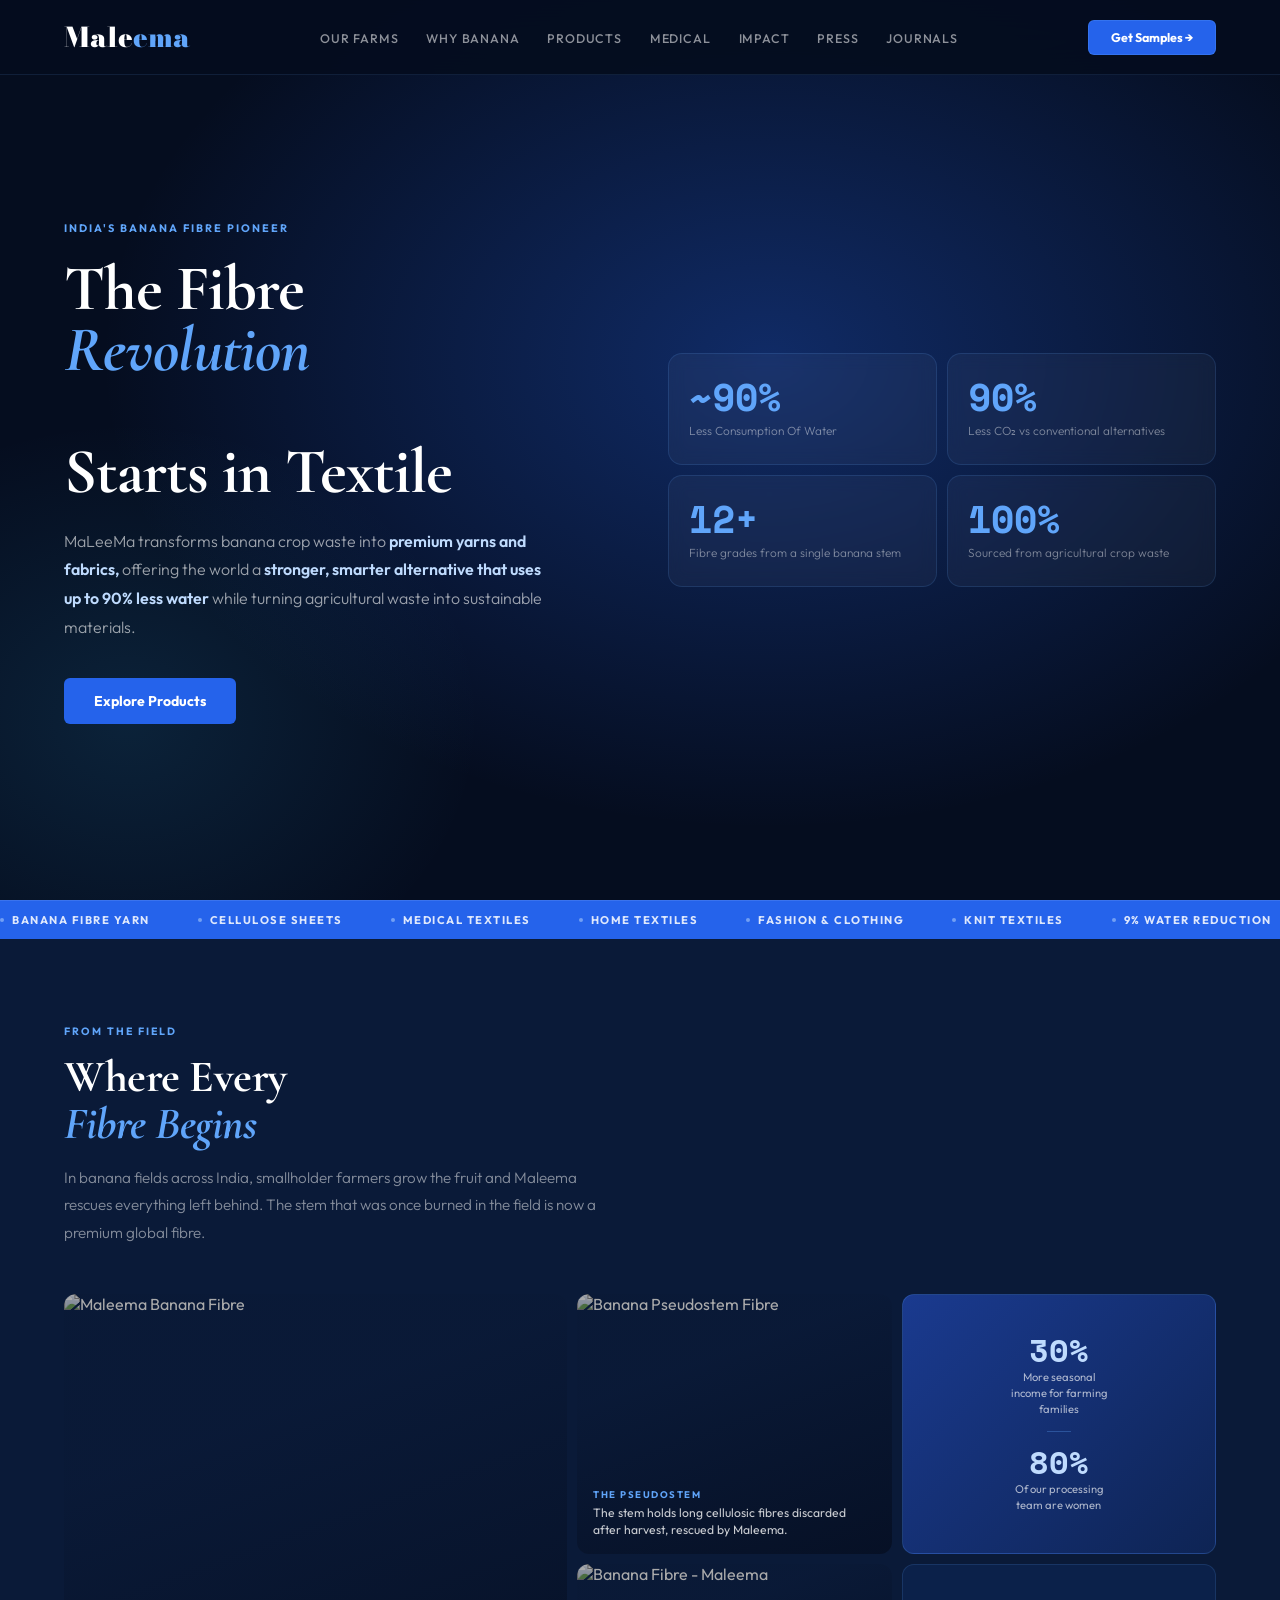
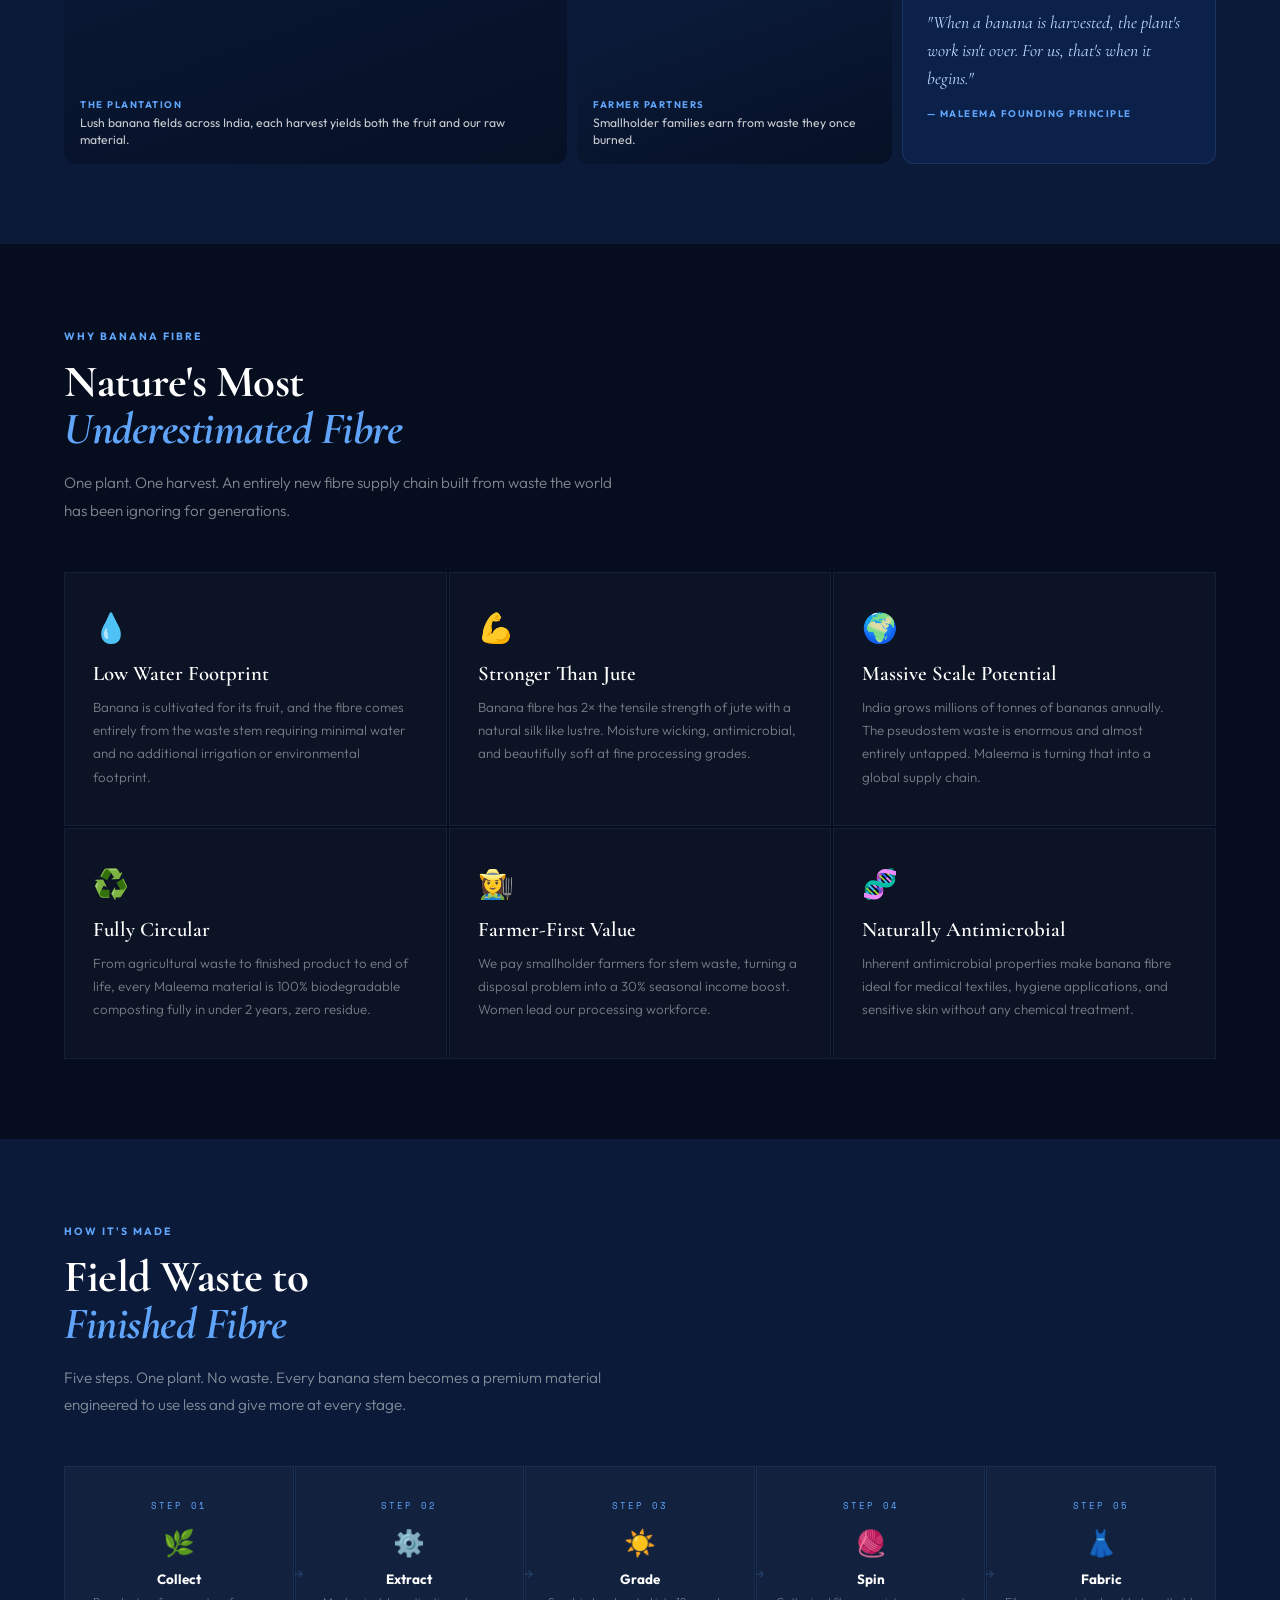
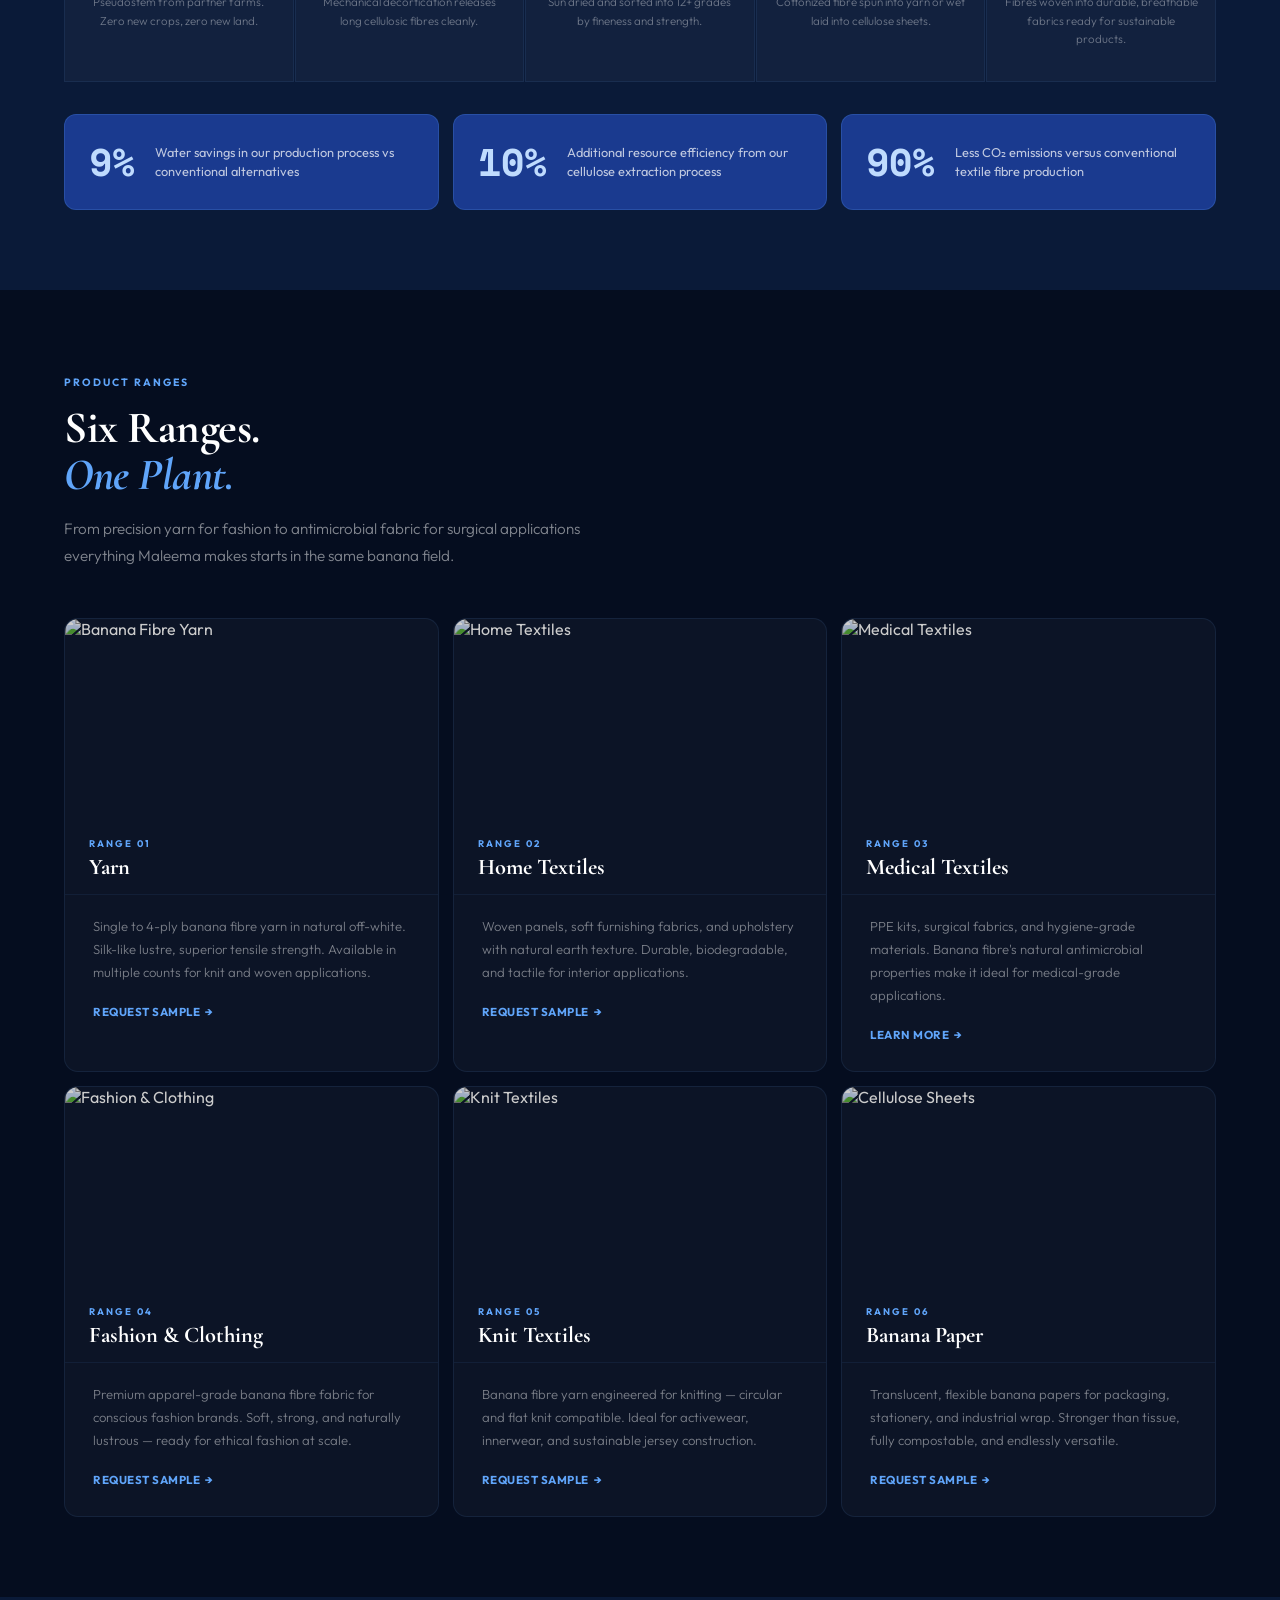
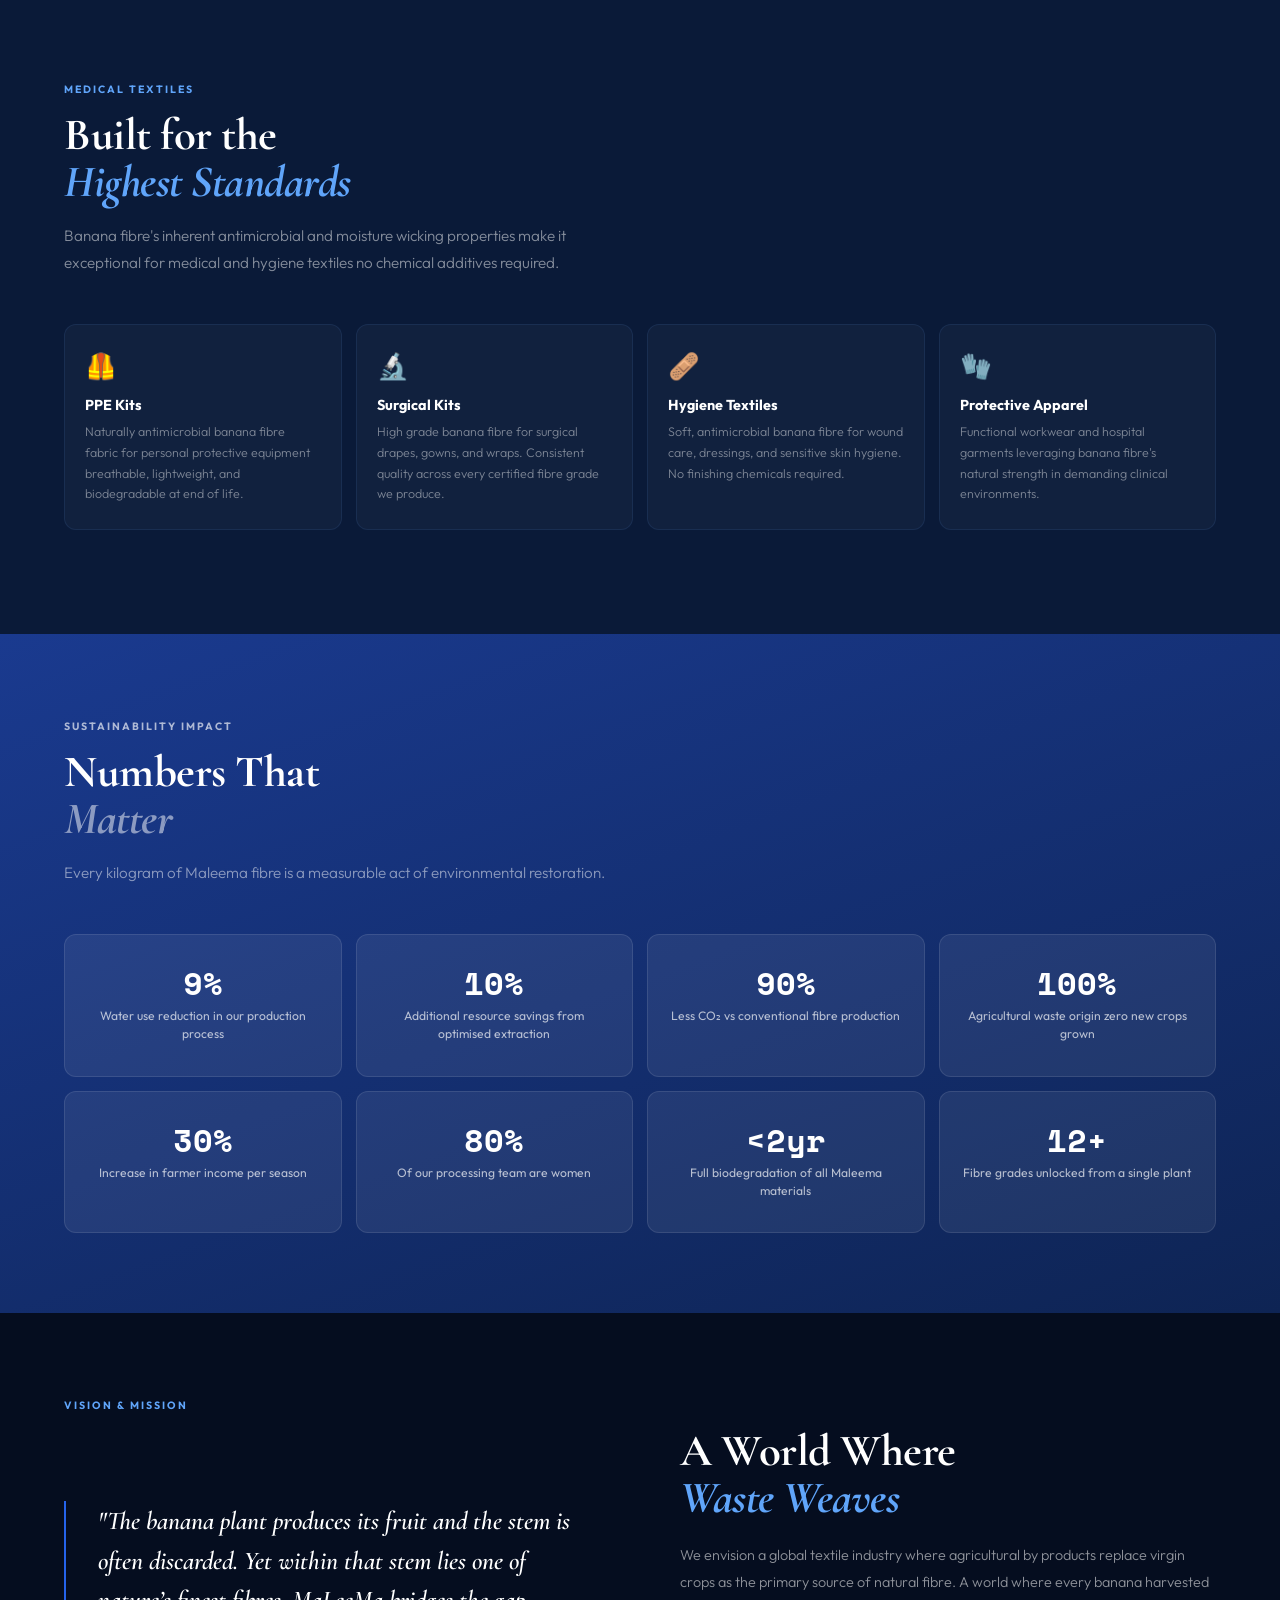
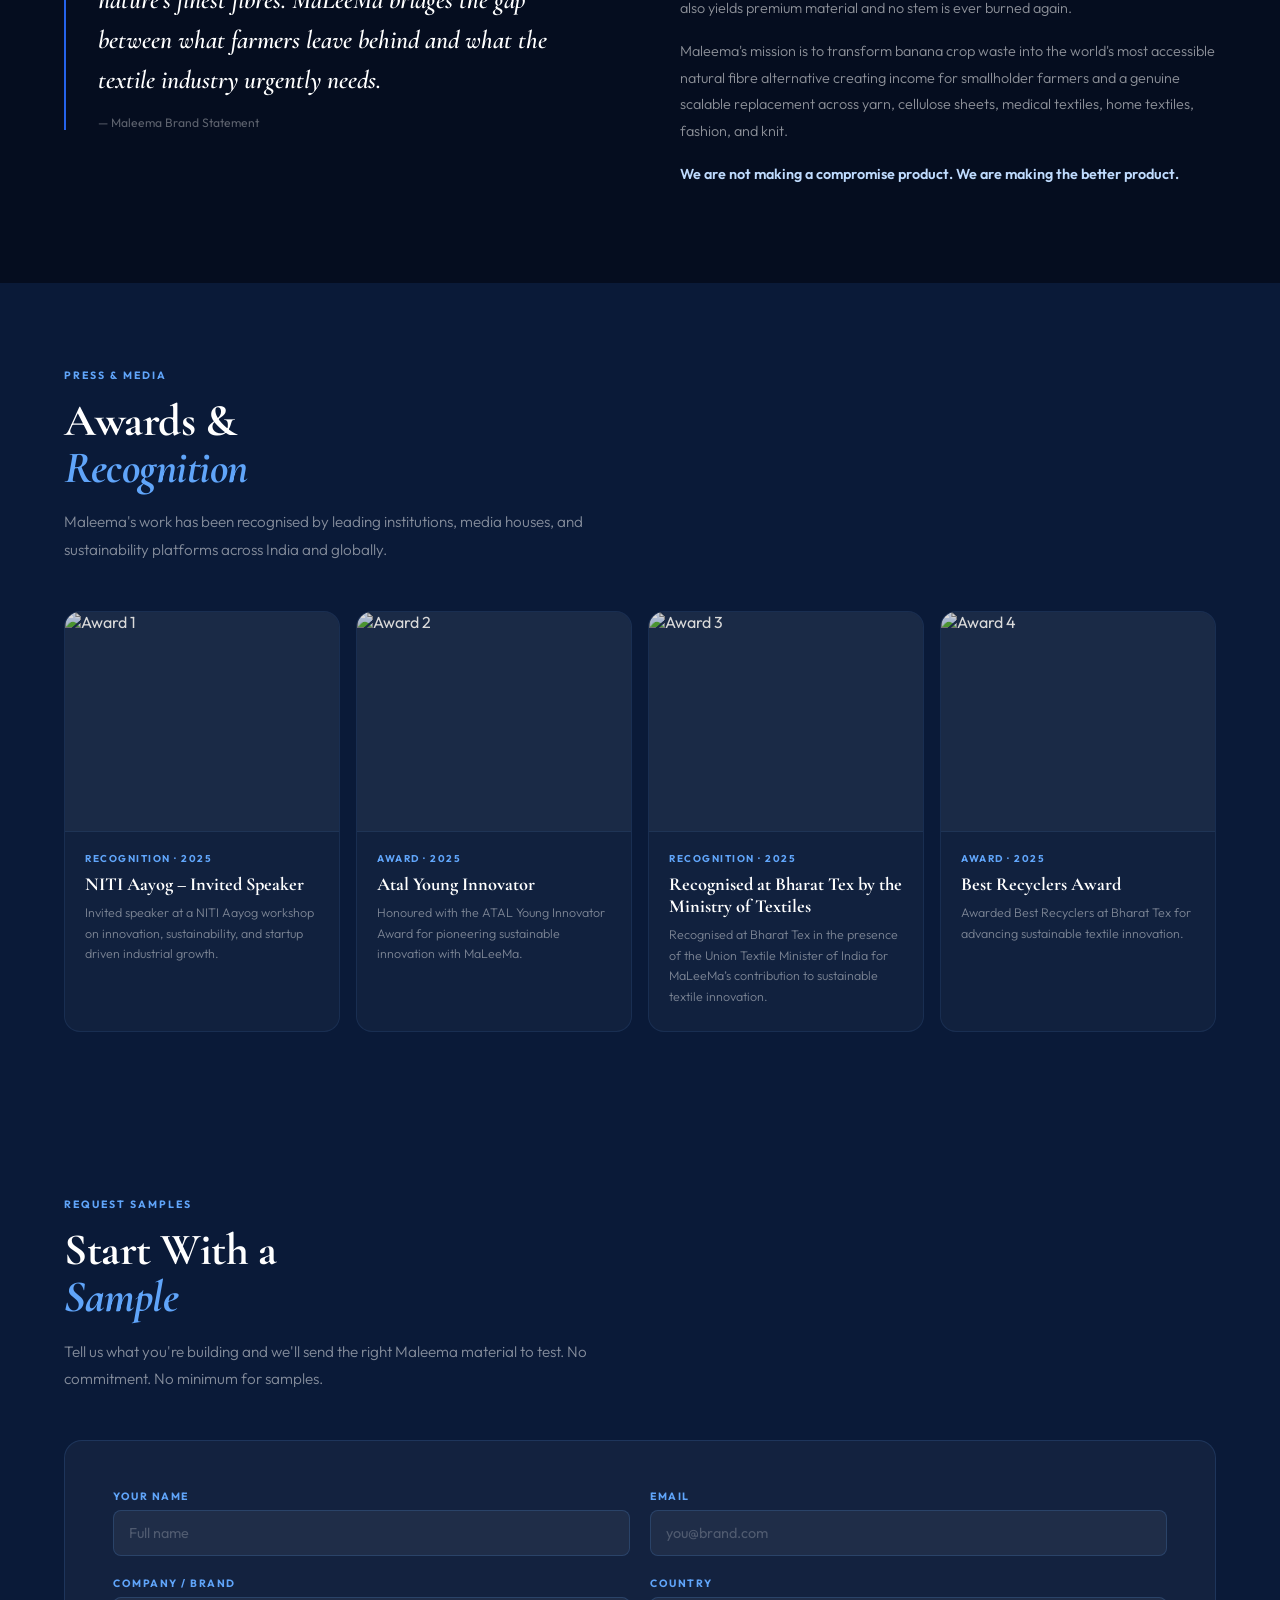
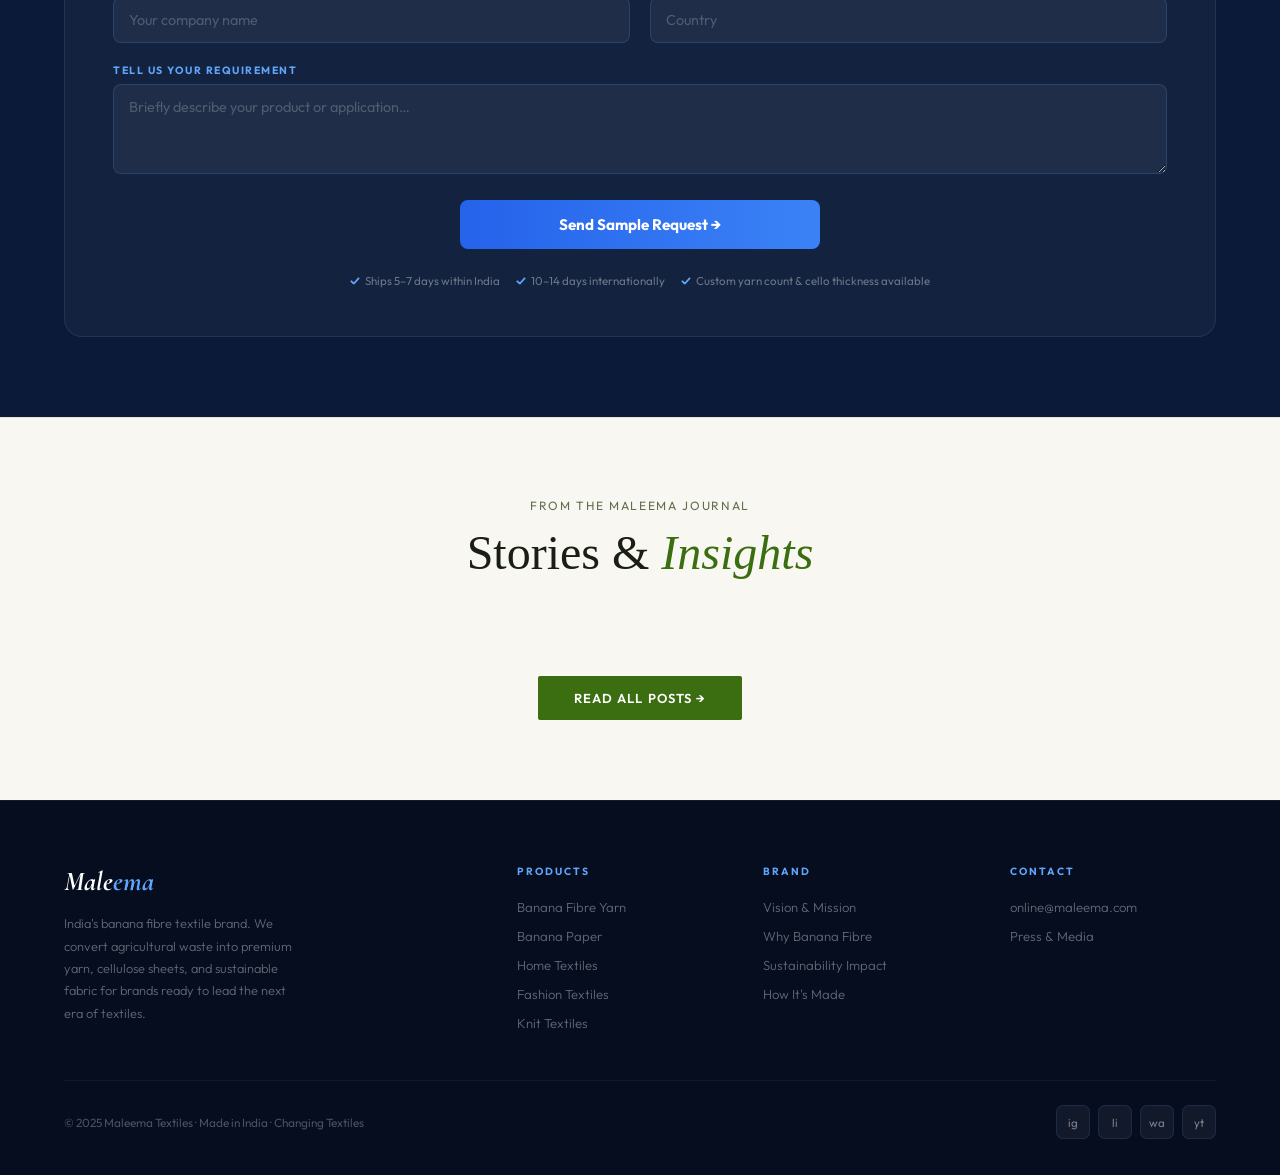
==== index.html @ f3149bab "Update index.html" ====
<!DOCTYPE html>
<html lang="en">
<head>
<meta charset="UTF-8"/>
<meta name="viewport" content="width=device-width, initial-scale=1.0"/>
<title>MaLeeMa — Banana Fibre. Reimagined.</title>
<link href="https://fonts.googleapis.com/css2?family=Bodoni+Moda:ital,wght@0,400;0,700;0,900;1,400;1,700;1,900&family=Cormorant+Garamond:ital,wght@0,400;0,600;0,700;1,400;1,600&family=Outfit:wght@300;400;500;600;700;800&family=Space+Mono&display=swap" rel="stylesheet"/><style>
:root{
  --navy:#050d1f;--deep:#0a1a38;--mid:#0e2454;--royal:#1a3a8f;
  --blue:#2563eb;--bright:#3b82f6;--sky:#60a5fa;--ice:#bfdbfe;
  --frost:#eff6ff;--white:#ffffff;--electric:#38bdf8;
}
*,*::before,*::after{box-sizing:border-box;margin:0;padding:0;}
html{scroll-behavior:smooth;}
body{font-family:'Outfit',sans-serif;background:var(--navy);color:var(--white);overflow-x:hidden;}

/* ── NAV ── */
nav{
  position:fixed;top:0;left:0;width:100%;z-index:200;
  display:flex;align-items:center;justify-content:space-between;
  padding:16px 5vw;
  background:rgba(5,13,31,.95);backdrop-filter:blur(20px);
  border-bottom:1px solid rgba(96,165,250,.12);
}
.nav-logo{font-family:'Bodoni Moda',serif;font-size:1.7rem;font-weight:900;font-style:normal;color:var(--white);}
.nav-logo span{color:var(--sky);}
.nav-links{display:flex;gap:28px;list-style:none;}
.nav-links a{color:rgba(255,255,255,.55);text-decoration:none;font-size:.78rem;font-weight:500;letter-spacing:.8px;text-transform:uppercase;transition:color .2s;}
.nav-links a:hover{color:var(--sky);}
.nav-cta{background:var(--blue);color:var(--white);padding:9px 22px;border-radius:6px;font-weight:700;font-size:.78rem;text-decoration:none;white-space:nowrap;border:1px solid rgba(96,165,250,.25);transition:all .2s;}
.nav-cta:hover{background:var(--bright);}

/* Hamburger */
.hamburger{display:none;flex-direction:column;justify-content:center;gap:5px;width:36px;height:36px;cursor:pointer;padding:4px;background:none;border:none;}
.hamburger span{display:block;height:2px;background:var(--white);border-radius:2px;transition:all .3s;}
.hamburger.open span:nth-child(1){transform:translateY(7px) rotate(45deg);}
.hamburger.open span:nth-child(2){opacity:0;}
.hamburger.open span:nth-child(3){transform:translateY(-7px) rotate(-45deg);}

/* Mobile drawer */
.mobile-menu{
  display:none;position:fixed;inset:0;top:60px;z-index:190;
  background:rgba(5,13,31,.98);backdrop-filter:blur(20px);
  padding:32px 5vw;flex-direction:column;gap:0;
  border-top:1px solid rgba(96,165,250,.12);overflow-y:auto;
}
.mobile-menu.open{display:flex;}
.mobile-menu li{list-style:none;border-bottom:1px solid rgba(96,165,250,.08);}
.mobile-menu a{display:block;padding:18px 0;color:rgba(255,255,255,.75);text-decoration:none;font-size:1rem;font-weight:500;letter-spacing:.5px;transition:color .2s;}
.mobile-menu a:hover{color:var(--sky);}
.mobile-menu .mob-cta{margin-top:24px;background:var(--blue);color:var(--white);padding:16px;border-radius:8px;text-align:center;font-weight:700;font-size:1rem;text-decoration:none;display:block;}

/* ── HERO ── */
#hero{min-height:100svh;position:relative;overflow:hidden;display:flex;align-items:center;padding:100px 5vw 60px;}
.hero-bg{position:absolute;inset:0;background:radial-gradient(ellipse 80% 80% at 60% 40%,rgba(37,99,235,.35) 0%,transparent 65%),radial-gradient(ellipse 50% 60% at 10% 80%,rgba(56,189,248,.12) 0%,transparent 55%),var(--navy);}
.hero-bg-img{position:absolute;inset:0;background:url('https://upload.wikimedia.org/wikipedia/commons/thumb/9/9a/Banana_plantation_in_Martinique.jpg/1280px-Banana_plantation_in_Martinique.jpg') center/cover;opacity:.06;mix-blend-mode:luminosity;}
.hero-grid{position:relative;z-index:1;display:grid;grid-template-columns:1fr 1fr;gap:56px;align-items:center;width:100%;}
.hero-eyebrow{display:inline-flex;align-items:center;gap:10px;font-size:.68rem;font-weight:700;letter-spacing:2px;text-transform:uppercase;color:var(--sky);margin-bottom:24px;}
.hero-eyebrow::before{display:none;}
h1.hero-title{font-family:'Cormorant Garamond',serif;font-size:clamp(3rem,5vw,5.8rem);font-weight:700;line-height:.95;letter-spacing:-1px;color:var(--white);margin-bottom:24px;}
h1.hero-title em{font-style:italic;color:var(--sky);display:block;}
.hero-body{font-size:1rem;line-height:1.8;color:rgba(255,255,255,.6);max-width:480px;margin-bottom:36px;font-weight:300;}
.hero-body strong{color:var(--ice);font-weight:600;}
.hero-actions{display:flex;gap:12px;flex-wrap:wrap;}
.btn-blue{background:var(--blue);color:var(--white);padding:14px 30px;border-radius:6px;text-decoration:none;font-weight:700;font-size:.88rem;transition:all .2s;white-space:nowrap;}
.btn-blue:hover{background:var(--bright);transform:translateY(-2px);box-shadow:0 12px 32px rgba(37,99,235,.4);}
.btn-outline{border:1px solid rgba(96,165,250,.35);color:var(--sky);padding:14px 30px;border-radius:6px;text-decoration:none;font-weight:600;font-size:.88rem;transition:all .2s;white-space:nowrap;}
.btn-outline:hover{background:rgba(96,165,250,.08);border-color:var(--sky);}
.hero-stats{display:grid;grid-template-columns:1fr 1fr;gap:10px;}
.hstat{background:rgba(255,255,255,.04);border:1px solid rgba(96,165,250,.15);border-radius:14px;padding:24px 20px;backdrop-filter:blur(8px);animation:rise .9s both;}
.hstat:nth-child(2){animation-delay:.1s}.hstat:nth-child(3){animation-delay:.2s}.hstat:nth-child(4){animation-delay:.3s}
@keyframes rise{from{opacity:0;transform:translateY(20px)}to{opacity:1;transform:none}}
.hstat-val{font-family:'Space Mono',monospace;font-size:clamp(1.8rem,3vw,2.4rem);font-weight:700;color:var(--sky);line-height:1;margin-bottom:6px;}
.hstat-label{font-size:.74rem;color:rgba(255,255,255,.45);line-height:1.5;font-weight:300;}

/* ── TICKER ── */
.ticker-wrap{background:var(--blue);overflow:hidden;padding:12px 0;border-top:1px solid rgba(255,255,255,.1);}
.ticker-track{display:flex;gap:48px;white-space:nowrap;animation:ticker 32s linear infinite;}
@keyframes ticker{from{transform:translateX(0)}to{transform:translateX(-50%)}}
.t-item{font-size:.7rem;font-weight:700;letter-spacing:1.5px;text-transform:uppercase;color:rgba(255,255,255,.85);display:inline-flex;align-items:center;gap:8px;}
.t-dot{width:4px;height:4px;background:var(--ice);border-radius:50%;opacity:.5;}

/* ── SHARED ── */
section{position:relative;z-index:1;}
.section-inner{padding:80px 5vw;}
.eyebrow{display:inline-flex;align-items:center;gap:10px;font-size:.66rem;font-weight:700;letter-spacing:2px;text-transform:uppercase;color:var(--sky);margin-bottom:16px;}
.eyebrow::before{display:none;}
h2.shead{font-family:'Cormorant Garamond',serif;font-size:clamp(2rem,3.5vw,3.4rem);font-weight:700;line-height:1.05;letter-spacing:-.5px;color:var(--white);margin-bottom:16px;}
h2.shead em{font-style:italic;color:var(--sky);}
.sdesc{font-size:.95rem;line-height:1.8;color:rgba(255,255,255,.5);max-width:560px;margin-bottom:48px;font-weight:300;}

/* ── FARM ── */
#farm{background:var(--deep);}
.farm-mosaic{display:grid;grid-template-columns:1.6fr 1fr 1fr;grid-template-rows:260px 200px;gap:10px;}
.farm-cell{border-radius:12px;overflow:hidden;position:relative;}
.farm-cell img{width:100%;height:100%;object-fit:cover;display:block;filter:saturate(.6) brightness(.7);transition:filter .5s,transform .6s;}
.farm-cell:hover img{filter:saturate(.85) brightness(.85);transform:scale(1.05);}
.farm-cell.tall{grid-row:span 2;}
.farm-overlay{position:absolute;inset:0;background:linear-gradient(160deg,rgba(5,13,31,.05) 30%,rgba(5,13,31,.75) 100%);}
.farm-label{position:absolute;bottom:0;left:0;right:0;padding:16px;}
.farm-tag{font-size:.6rem;font-weight:700;letter-spacing:1.5px;text-transform:uppercase;color:var(--sky);margin-bottom:4px;}
.farm-caption{font-size:.76rem;color:rgba(255,255,255,.78);line-height:1.4;}
.farm-stat-cell{border-radius:12px;background:linear-gradient(135deg,var(--royal),var(--mid));display:flex;flex-direction:column;justify-content:center;align-items:center;text-align:center;padding:20px;gap:14px;border:1px solid rgba(96,165,250,.2);}
.farm-stat{display:flex;flex-direction:column;align-items:center;gap:4px;}
.farm-stat-num{font-family:'Space Mono',monospace;font-size:2rem;font-weight:700;color:var(--ice);line-height:1;}
.farm-stat-desc{font-size:.7rem;color:rgba(255,255,255,.65);line-height:1.4;max-width:100px;}
.farm-divider{width:24px;height:1px;background:rgba(96,165,250,.3);}
.farm-quote-cell{border-radius:12px;background:rgba(37,99,235,.1);border:1px solid rgba(96,165,250,.15);display:flex;align-items:center;justify-content:center;padding:24px;}

/* ── WHY ── */
#why{background:var(--navy);}
.why-grid{display:grid;grid-template-columns:repeat(3,1fr);gap:2px;}
.why-card{background:rgba(255,255,255,.025);border:1px solid rgba(96,165,250,.09);padding:36px 28px;transition:all .3s;position:relative;overflow:hidden;}
.why-card::before{content:'';position:absolute;top:0;left:0;right:0;height:2px;background:linear-gradient(90deg,transparent,var(--blue),transparent);opacity:0;transition:opacity .3s;}
.why-card:hover{background:rgba(37,99,235,.07);border-color:rgba(96,165,250,.22);}
.why-card:hover::before{opacity:1;}
.why-icon{font-size:1.8rem;margin-bottom:16px;display:block;}
.why-card h3{font-family:'Cormorant Garamond',serif;font-size:1.3rem;font-weight:600;color:var(--white);margin-bottom:10px;}
.why-card p{font-size:.83rem;line-height:1.75;color:rgba(255,255,255,.45);font-weight:300;}

/* ── CELLULOSE ── */
#cellulose{background:linear-gradient(160deg,var(--mid) 0%,var(--deep) 60%,var(--navy) 100%);}
.cellulose-layout{display:grid;grid-template-columns:1fr 1fr;gap:72px;align-items:start;}
.c-steps{display:flex;flex-direction:column;}
.c-step{display:flex;gap:20px;padding:24px 0;border-bottom:1px solid rgba(96,165,250,.1);}
.c-step:last-child{border-bottom:none;}
.c-num{font-family:'Space Mono',monospace;font-size:.65rem;color:var(--sky);font-weight:700;letter-spacing:2px;min-width:32px;padding-top:3px;}
.c-step h4{font-size:.95rem;font-weight:600;color:var(--white);margin-bottom:6px;}
.c-step p{font-size:.82rem;line-height:1.7;color:rgba(255,255,255,.45);font-weight:300;}
.c-badges{display:flex;flex-wrap:wrap;gap:8px;margin-top:28px;}
.cbadge{background:rgba(37,99,235,.2);border:1px solid rgba(96,165,250,.28);border-radius:4px;padding:6px 14px;font-size:.7rem;font-weight:600;color:var(--ice);letter-spacing:.5px;}
.c-visual{background:rgba(255,255,255,.03);border:1px solid rgba(96,165,250,.12);border-radius:18px;padding:40px 32px;position:relative;overflow:hidden;}
.c-visual::before{content:'';position:absolute;top:-60px;right:-60px;width:220px;height:220px;border-radius:50%;background:radial-gradient(circle,rgba(37,99,235,.25),transparent 70%);}
.c-big-num{font-family:'Space Mono',monospace;font-size:clamp(3.5rem,6vw,5.5rem);font-weight:700;color:var(--blue);line-height:1;margin-bottom:6px;}
.c-big-label{font-size:1rem;color:var(--ice);font-weight:600;margin-bottom:20px;}
.c-big-sub{font-size:.83rem;color:rgba(255,255,255,.45);line-height:1.7;font-weight:300;}
.c-divider{width:40px;height:2px;background:var(--blue);margin:24px 0;}
.c-mini-stats{display:flex;gap:32px;flex-wrap:wrap;}
.c-mini{display:flex;flex-direction:column;gap:4px;}
.c-mini-val{font-family:'Space Mono',monospace;font-size:1.5rem;color:var(--sky);font-weight:700;}
.c-mini-desc{font-size:.7rem;color:rgba(255,255,255,.4);font-weight:300;}

/* ── PROCESS ── */
#process{background:var(--deep);}
.process-steps{display:grid;grid-template-columns:repeat(5,1fr);gap:1px;margin-bottom:32px;}
.p-step{background:rgba(255,255,255,.03);border:1px solid rgba(96,165,250,.09);padding:32px 16px;text-align:center;transition:background .25s;position:relative;}
.p-step::after{content:'→';position:absolute;right:-10px;top:50%;transform:translateY(-50%);color:rgba(96,165,250,.22);font-size:.9rem;z-index:1;}
.p-step:last-child::after{display:none;}
.p-step:hover{background:rgba(37,99,235,.1);}
.p-step-n{font-family:'Space Mono',monospace;font-size:.58rem;color:var(--sky);letter-spacing:2px;margin-bottom:14px;}
.p-step-icon{font-size:1.6rem;margin-bottom:12px;}
.p-step h4{font-size:.84rem;font-weight:700;color:var(--white);margin-bottom:6px;}
.p-step p{font-size:.72rem;color:rgba(255,255,255,.38);line-height:1.6;font-weight:300;}
.process-stats{display:grid;grid-template-columns:repeat(3,1fr);gap:14px;}
.ps-card{background:var(--royal);border-radius:12px;padding:28px 24px;border:1px solid rgba(96,165,250,.2);display:flex;align-items:center;gap:20px;}
.ps-num{font-family:'Space Mono',monospace;font-size:2.4rem;font-weight:700;color:var(--ice);line-height:1;white-space:nowrap;}
.ps-desc{font-size:.8rem;color:rgba(255,255,255,.72);line-height:1.5;}

/* ── PRODUCTS ── */
#products{background:var(--navy);}
.product-grid{display:grid;grid-template-columns:repeat(3,1fr);gap:14px;}
.p-card{background:rgba(255,255,255,.03);border:1px solid rgba(96,165,250,.1);border-radius:14px;overflow:hidden;transition:all .3s;}
.p-card:hover{background:rgba(37,99,235,.08);border-color:rgba(96,165,250,.32);transform:translateY(-4px);box-shadow:0 20px 48px rgba(5,13,31,.7);}
.p-card-top{padding:0;background:none;border-bottom:1px solid rgba(96,165,250,.08);}
.p-card-img{width:100%;height:200px;overflow:hidden;display:block;}
.p-card-img img{width:100%;height:100%;object-fit:cover;object-position:center;filter:brightness(.8);transition:transform .4s,filter .4s;}
.p-card:hover .p-card-img img{transform:scale(1.06);filter:brightness(1);}
.p-card-info{padding:18px 24px 14px;}
.p-card-range{font-size:.6rem;font-weight:700;letter-spacing:2px;text-transform:uppercase;color:var(--sky);margin-bottom:4px;}
.p-card-info h3{font-family:'Cormorant Garamond',serif;font-size:1.4rem;font-weight:700;color:var(--white);}
.p-card-body{padding:20px 28px 28px;}
.p-card-body p{font-size:.82rem;line-height:1.75;color:rgba(255,255,255,.45);font-weight:300;margin-bottom:16px;}
.p-link{font-size:.72rem;font-weight:700;color:var(--sky);text-decoration:none;display:inline-flex;align-items:center;gap:5px;letter-spacing:.5px;text-transform:uppercase;}
.p-link::after{content:'→';transition:transform .2s;}
.p-link:hover::after{transform:translateX(4px);}

/* ── MEDICAL ── */
#medical{background:var(--deep);}
.medical-grid{display:grid;grid-template-columns:repeat(4,1fr);gap:14px;margin-bottom:24px;}
.med-card{background:rgba(255,255,255,.03);border:1px solid rgba(96,165,250,.1);border-radius:12px;padding:24px 20px;transition:all .25s;}
.med-card:hover{background:rgba(37,99,235,.1);border-color:rgba(96,165,250,.28);}
.med-icon{font-size:1.6rem;margin-bottom:14px;}
.med-card h4{font-size:.9rem;font-weight:700;color:var(--white);margin-bottom:8px;}
.med-card p{font-size:.78rem;color:rgba(255,255,255,.45);line-height:1.65;font-weight:300;}
.med-strip{background:linear-gradient(90deg,var(--royal),var(--blue));border-radius:12px;padding:24px 28px;display:flex;align-items:center;justify-content:space-between;gap:16px;flex-wrap:wrap;border:1px solid rgba(96,165,250,.2);}
.med-strip p{color:rgba(255,255,255,.88);font-weight:500;font-size:.88rem;max-width:520px;line-height:1.6;}
.med-strip a{background:rgba(255,255,255,.14);color:var(--white);padding:12px 24px;border-radius:6px;text-decoration:none;font-weight:700;font-size:.78rem;white-space:nowrap;border:1px solid rgba(255,255,255,.18);transition:background .2s;}
.med-strip a:hover{background:rgba(255,255,255,.24);}

/* ── IMPACT ── */
#impact{background:linear-gradient(160deg,var(--royal) 0%,var(--mid) 100%);}
.impact-grid{display:grid;grid-template-columns:repeat(4,1fr);gap:14px;}
.imp-card{background:rgba(255,255,255,.07);border:1px solid rgba(255,255,255,.1);border-radius:12px;padding:32px 20px;text-align:center;transition:all .2s;}
.imp-card:hover{background:rgba(255,255,255,.12);transform:scale(1.03);}
.imp-num{font-family:'Space Mono',monospace;font-size:clamp(1.6rem,2.5vw,2.6rem);font-weight:700;color:var(--white);line-height:1;margin-bottom:8px;}
.imp-label{font-size:.76rem;color:rgba(255,255,255,.68);font-weight:400;line-height:1.5;}

/* ── VISION ── */
#vision{background:var(--navy);}
.vision-layout{display:grid;grid-template-columns:1fr 1fr;gap:80px;align-items:center;}
.vision-quote-block{border-left:2px solid var(--blue);padding-left:32px;}
.vision-quote{font-family:'Cormorant Garamond',serif;font-size:clamp(1.3rem,2vw,1.9rem);font-weight:600;font-style:italic;color:var(--white);line-height:1.55;margin-bottom:16px;}
.vision-attr{font-size:.76rem;color:rgba(255,255,255,.35);font-weight:400;}
.vision-right p{font-size:.9rem;line-height:1.85;color:rgba(255,255,255,.55);font-weight:300;margin-bottom:16px;}
.vision-right strong{color:var(--ice);font-weight:600;}

/* ── FORM ── */
#samples{background:var(--deep);}
.form-wrap{background:rgba(255,255,255,.04);border:1px solid rgba(96,165,250,.14);border-radius:18px;padding:48px;display:grid;grid-template-columns:1fr 1fr;gap:20px;}
.fg{display:flex;flex-direction:column;gap:7px;}
.fg.full{grid-column:1/-1;}
.fg label{font-size:.66rem;font-weight:700;letter-spacing:1.5px;text-transform:uppercase;color:var(--sky);}
.fg input,.fg textarea{background:rgba(255,255,255,.05);border:1px solid rgba(96,165,250,.18);border-radius:8px;padding:13px 15px;font-family:'Outfit',sans-serif;font-size:.9rem;color:var(--white);outline:none;transition:border-color .2s;-webkit-appearance:none;}
.fg input::placeholder,.fg textarea::placeholder{color:rgba(255,255,255,.22);}
.fg input:focus,.fg textarea:focus{border-color:var(--blue);background:rgba(37,99,235,.07);}
.fg textarea{resize:vertical;min-height:90px;}
.chips{display:flex;flex-wrap:wrap;gap:8px;margin-top:4px;}
.chip{background:rgba(255,255,255,.04);border:1px solid rgba(96,165,250,.18);border-radius:6px;padding:8px 16px;font-size:.74rem;font-weight:600;color:rgba(255,255,255,.55);cursor:pointer;transition:all .15s;user-select:none;}
.chip.active,.chip:hover{background:var(--blue);border-color:var(--blue);color:var(--white);}
.form-submit{grid-column:1/-1;text-align:center;margin-top:6px;}
.form-submit button{background:linear-gradient(90deg,var(--blue),var(--bright));color:var(--white);border:none;border-radius:8px;padding:15px 56px;font-size:.95rem;font-weight:700;cursor:pointer;font-family:'Outfit',sans-serif;transition:all .2s;width:100%;max-width:360px;}
.form-submit button:hover{transform:translateY(-2px);box-shadow:0 12px 32px rgba(37,99,235,.5);}
.form-assures{grid-column:1/-1;display:flex;flex-wrap:wrap;gap:16px;justify-content:center;margin-top:4px;}
.assure{font-size:.72rem;color:rgba(255,255,255,.38);display:flex;align-items:center;gap:5px;}
.assure::before{content:'✓';color:var(--sky);font-weight:800;}

/* ── FOOTER ── */
footer{background:var(--navy);border-top:1px solid rgba(96,165,250,.1);padding:64px 5vw 36px;}
.footer-grid{display:grid;grid-template-columns:2fr 1fr 1fr 1fr;gap:40px;margin-bottom:48px;}
.f-brand-logo{font-family:'Cormorant Garamond',serif;font-size:1.7rem;font-weight:700;font-style:italic;color:var(--white);margin-bottom:14px;}
.f-brand-logo span{color:var(--sky);}
.f-brand p{font-size:.8rem;color:rgba(255,255,255,.38);line-height:1.75;max-width:240px;font-weight:300;}
.f-col h5{font-size:.65rem;font-weight:700;letter-spacing:2px;text-transform:uppercase;color:var(--sky);margin-bottom:18px;}
.f-col ul{list-style:none;display:flex;flex-direction:column;gap:9px;}
.f-col a{color:rgba(255,255,255,.38);text-decoration:none;font-size:.82rem;transition:color .2s;font-weight:300;}
.f-col a:hover{color:var(--ice);}
.footer-bottom{border-top:1px solid rgba(96,165,250,.08);padding-top:24px;display:flex;justify-content:space-between;align-items:center;flex-wrap:wrap;gap:12px;}
.footer-bottom p{font-size:.74rem;color:rgba(255,255,255,.28);}
.socials{display:flex;gap:8px;}
.soc{width:34px;height:34px;border-radius:7px;background:rgba(255,255,255,.05);border:1px solid rgba(96,165,250,.14);display:flex;align-items:center;justify-content:center;font-size:.72rem;color:rgba(255,255,255,.45);text-decoration:none;transition:all .2s;}
.soc:hover{background:var(--blue);border-color:var(--blue);color:var(--white);}
@media(max-width:640px){.p-card-img{height:160px;}}
  /* ── PRESS & MEDIA ── */
#press{background:var(--deep);}
.awards-grid{display:grid;grid-template-columns:repeat(4,1fr);gap:16px;}
.award-card{background:rgba(255,255,255,.03);border:1px solid rgba(96,165,250,.1);border-radius:16px;overflow:hidden;transition:all .3s;}
.award-card:hover{background:rgba(37,99,235,.08);border-color:rgba(96,165,250,.3);transform:translateY(-4px);box-shadow:0 20px 48px rgba(5,13,31,.7);}
.award-img-wrap{width:100%;height:220px;overflow:hidden;background:rgba(255,255,255,.04);border-bottom:1px solid rgba(96,165,250,.08);}
.award-img-wrap img{width:100%;height:100%;object-fit:cover;object-position:center;filter:brightness(.85);transition:transform .4s,filter .4s;}
.award-card:hover .award-img-wrap img{transform:scale(1.05);filter:brightness(1);}
.award-body{padding:20px 20px 24px;}
.award-tag{font-size:.62rem;font-weight:700;letter-spacing:1.5px;text-transform:uppercase;color:var(--sky);margin-bottom:8px;}
.award-body h4{font-family:'Cormorant Garamond',serif;font-size:1.15rem;font-weight:700;color:var(--white);margin-bottom:8px;}
.award-body p{font-size:.78rem;line-height:1.65;color:rgba(255,255,255,.45);font-weight:300;}

/* Press Mobile */
@media(max-width:1100px){.awards-grid{grid-template-columns:repeat(2,1fr);}}
@media(max-width:640px){
  .awards-grid{grid-template-columns:1fr 1fr;gap:10px;}
  .award-img-wrap{height:160px;}
  .award-body{padding:14px 14px 18px;}
  .award-body h4{font-size:1rem;}
  .award-body p{font-size:.74rem;}
}
@media(max-width:380px){
  .awards-grid{grid-template-columns:1fr;}
  .award-img-wrap{height:200px;}
}
/* ═══════════════════════════
   RESPONSIVE
═══════════════════════════ */

/* Tablet — ≤1100px */
@media(max-width:1100px){
  .nav-links{gap:18px;}
  .nav-links a{font-size:.72rem;}
  .farm-mosaic{grid-template-columns:1fr 1fr;grid-template-rows:220px 180px;}
  .farm-cell.tall{grid-row:span 2;}
  .cellulose-layout{gap:48px;}
  .product-grid{grid-template-columns:repeat(2,1fr);}
  .medical-grid{grid-template-columns:repeat(2,1fr);}
  .impact-grid{grid-template-columns:repeat(4,1fr);}
  .footer-grid{grid-template-columns:1fr 1fr;gap:32px;}
}

/* Small tablet — ≤900px */
@media(max-width:900px){
  .nav-links,.nav-cta{display:none;}
  .hamburger{display:flex;}
  .hero-grid{grid-template-columns:1fr;}
  .hero-stats{grid-template-columns:1fr 1fr;}
  .cellulose-layout{grid-template-columns:1fr;}
  .vision-layout{grid-template-columns:1fr;gap:40px;}
  .process-steps{grid-template-columns:repeat(3,1fr);}
  .p-step::after{display:none;}
  .process-stats{grid-template-columns:1fr;}
  .why-grid{grid-template-columns:1fr 1fr;}
}

/* Mobile — ≤640px */
@media(max-width:640px){
  .section-inner{padding:60px 4vw;}
  h1.hero-title{font-size:clamp(2.6rem,10vw,3.4rem);}
  .hero-stats{grid-template-columns:1fr 1fr;gap:8px;}
  .hstat{padding:18px 14px;}
  .hstat-val{font-size:1.7rem;}
  .hstat-label{font-size:.68rem;}
  .hero-actions{flex-direction:column;}
  .btn-blue,.btn-outline{text-align:center;padding:14px 20px;}

  /* Farm — single col on mobile */
  .farm-mosaic{grid-template-columns:1fr;grid-template-rows:auto;}
  .farm-cell{height:200px;}
  .farm-cell.tall{grid-row:span 1;height:240px;}
  .farm-stat-cell{flex-direction:row;padding:20px;gap:20px;}
  .farm-stat-num{font-size:1.6rem;}
  .farm-quote-cell{padding:20px;}

  .why-grid{grid-template-columns:1fr;}
  .process-steps{grid-template-columns:1fr 1fr;}
  .product-grid{grid-template-columns:1fr;}
  .medical-grid{grid-template-columns:1fr;}
  .impact-grid{grid-template-columns:1fr 1fr;gap:10px;}
  .imp-card{padding:22px 14px;}
  .imp-num{font-size:1.7rem;}

  /* Form — single col */
  .form-wrap{grid-template-columns:1fr;padding:28px 20px;gap:16px;}
  .fg.full{grid-column:1;}
  .form-submit{grid-column:1;}
  .form-assures{grid-column:1;flex-direction:column;align-items:flex-start;gap:10px;}
  .form-submit button{width:100%;max-width:100%;padding:16px;}

  /* Process */
  .p-step{padding:22px 12px;}
  .p-step-icon{font-size:1.4rem;}
  .p-step h4{font-size:.8rem;}
  .p-step p{display:none;}/* hide detail on very small screens */

  .ps-card{padding:20px 18px;}
  .ps-num{font-size:1.8rem;}

  /* Footer */
  .footer-grid{grid-template-columns:1fr;gap:28px;}
  .f-brand p{max-width:100%;}
  .footer-bottom{flex-direction:column;align-items:flex-start;gap:16px;}

  /* Med strip */
  .med-strip{flex-direction:column;align-items:flex-start;}
  .med-strip a{width:100%;text-align:center;}

  /* Cellulose */
  .c-mini-stats{flex-direction:row;flex-wrap:wrap;gap:20px;}
}

/* Very small — ≤380px */
@media(max-width:380px){
  .hero-stats{grid-template-columns:1fr;}
  .impact-grid{grid-template-columns:1fr;}
  h1.hero-title{font-size:2.4rem;}
  .chips{gap:6px;}
  .chip{padding:7px 12px;font-size:.68rem;}
}
</style>
</head>
<body>

<!-- NAV -->
<nav>
  <div class="nav-logo">Male<span>ema</span></div>
  <ul class="nav-links">
    <li><a href="#farm">Our Farms</a></li>
    <li><a href="#why">Why Banana</a></li>
    <li><a href="#products">Products</a></li>
    <li><a href="#medical">Medical</a></li>
    <li><a href="#impact">Impact</a></li>
    <li><a href="#press">Press</a></li>
    <li><a href="blog.html">Journals</a></li>
  </ul>
  <a href="#samples" class="nav-cta">Get Samples →</a>
  <button class="hamburger" id="ham" aria-label="Menu">
    <span></span><span></span><span></span>
  </button>
</nav>

<!-- MOBILE MENU -->
<ul class="mobile-menu" id="mobileMenu">
  <li><a href="#farm" class="mob-link">Our Farms</a></li>
  <li><a href="#why" class="mob-link">Why Banana Fibre</a></li>
  <li><a href="#products" class="mob-link">Products</a></li>
  <li><a href="#medical" class="mob-link">Medical Textiles</a></li>
  <li><a href="#impact" class="mob-link">Impact</a></li>
  <li><a href="#vision" class="mob-link">Vision</a></li>
  <a href="#samples" class="mob-cta mob-link">Get Samples →</a>
  <li><a href="#press" class="mob-link">Press &amp; Media</a></li>
  <li><a href="blog.html" class="mob-link">Journal</a></li>
</ul>

<!-- HERO -->
<section id="hero">
  <div class="hero-bg"></div>
  <div class="hero-bg-img"></div>
  <div class="hero-grid">
    <div>
      <div class="hero-eyebrow">India's Banana Fibre Pioneer</div>
      <h1 class="hero-title">The Fibre<br/><em>Revolution</em><br/>Starts in Textile</h1>
      <p class="hero-body">MaLeeMa transforms banana crop waste into <strong>premium yarns and fabrics, </strong>offering the world a <strong> stronger, smarter alternative that uses up to 90% less water </strong> while turning agricultural waste into sustainable materials.</p>
      <div class="hero-actions">
        <a href="#products" class="btn-blue">Explore Products</a>
       
      </div>
    </div>
    <div class="hero-stats">
      <div class="hstat"><div class="hstat-val">~90% </div><div class="hstat-label">Less Consumption Of Water</div></div>
      <div class="hstat"><div class="hstat-val">90%</div><div class="hstat-label">Less CO₂ vs conventional alternatives</div></div>
      <div class="hstat"><div class="hstat-val">12+</div><div class="hstat-label">Fibre grades from a single banana stem</div></div>
      <div class="hstat"><div class="hstat-val">100%</div><div class="hstat-label">Sourced from agricultural crop waste</div></div>
    </div>
  </div>
</section>

<!-- TICKER -->
<div class="ticker-wrap">
  <div class="ticker-track">
    <span class="t-item"><span class="t-dot"></span>Banana Fibre Yarn</span>
    <span class="t-item"><span class="t-dot"></span>Cellulose Sheets</span>
    <span class="t-item"><span class="t-dot"></span>Medical Textiles</span>
    <span class="t-item"><span class="t-dot"></span>Home Textiles</span>
    <span class="t-item"><span class="t-dot"></span>Fashion &amp; Clothing</span>
    <span class="t-item"><span class="t-dot"></span>Knit Textiles</span>
    <span class="t-item"><span class="t-dot"></span>9% Water Reduction</span>
    <span class="t-item"><span class="t-dot"></span>100% Biodegradable</span>
    <span class="t-item"><span class="t-dot"></span>Made In India</span>
    <span class="t-item"><span class="t-dot"></span>Farmer First</span>
    <span class="t-item"><span class="t-dot"></span>Banana Fibre Yarn</span>
    <span class="t-item"><span class="t-dot"></span>Cellulose Sheets</span>
    <span class="t-item"><span class="t-dot"></span>Medical Textiles</span>
    <span class="t-item"><span class="t-dot"></span>Home Textiles</span>
    <span class="t-item"><span class="t-dot"></span>Fashion &amp; Clothing</span>
    <span class="t-item"><span class="t-dot"></span>Knit Textiles</span>
    <span class="t-item"><span class="t-dot"></span>9% Water Reduction</span>
    <span class="t-item"><span class="t-dot"></span>100% Biodegradable</span>
    <span class="t-item"><span class="t-dot"></span>Made In India</span>
    <span class="t-item"><span class="t-dot"></span>Farmer First</span>
  </div>
</div>

<!-- FARM -->
<section id="farm"><div class="section-inner">
  <div class="eyebrow">From the Field</div>
  <h2 class="shead">Where Every<br/><em>Fibre Begins</em></h2>
  <p class="sdesc">In banana fields across India, smallholder farmers grow the fruit and Maleema rescues everything left behind. The stem that was once burned in the field is now a premium global fibre.</p>
  <div class="farm-mosaic">
    <div class="farm-cell tall">
      <img src="https://cdn.shopify.com/s/files/1/0682/5446/6245/files/photo-1762512216982-1e2235d9a15f_1.jpg?v=1773226308" alt="Maleema Banana Fibre" style="width:100%; height:auto;">
      <div class="farm-overlay"></div>
      <div class="farm-label"><div class="farm-tag">The Plantation</div><div class="farm-caption">Lush banana fields across India, each harvest yields both the fruit and our raw material.</div></div>
    </div>
    <div class="farm-cell">
     <img src="https://cdn.shopify.com/s/files/1/0682/5446/6245/files/b7e0515e-d40d-406f-8cf8-c31f358fb54d_976x548_2c66228e-5570-41ee-9ab2-e56b4e3f9fc1.webp?v=1773228317"
alt="Banana Pseudostem Fibre"
style="width:100%; height:auto;">
      <div class="farm-overlay"></div>
      <div class="farm-label"><div class="farm-tag">The Pseudostem</div><div class="farm-caption">The stem holds long cellulosic fibres discarded after harvest, rescued by Maleema.</div></div>
    </div>
    <div class="farm-stat-cell">
      <div class="farm-stat"><div class="farm-stat-num">30%</div><div class="farm-stat-desc">More seasonal income for farming families</div></div>
      <div class="farm-divider"></div>
      <div class="farm-stat"><div class="farm-stat-num">80%</div><div class="farm-stat-desc">Of our processing team are women</div></div>
    </div>
    <div class="farm-cell">
    <img src="https://cdn.shopify.com/s/files/1/0682/5446/6245/files/DSC_8729_2.jpg?v=1773284751" 
alt="Banana Fibre - Maleema"
style="width:100%; height:auto;">
      <div class="farm-overlay"></div>
      <div class="farm-label"><div class="farm-tag">Farmer Partners</div><div class="farm-caption">Smallholder families earn from waste they once burned.</div></div>
    </div>
    <div class="farm-quote-cell">
      <div>
        <div style="font-family:'Cormorant Garamond',serif;font-size:1.1rem;font-style:italic;color:var(--ice);line-height:1.6;margin-bottom:14px;">"When a banana is harvested, the plant's work isn't over. For us, that's when it begins."</div>
        <div style="font-size:.6rem;color:var(--sky);font-weight:700;letter-spacing:1.5px;text-transform:uppercase;">— Maleema Founding Principle</div>
      </div>
    </div>
  </div>
</div></section>

<!-- WHY -->
<section id="why"><div class="section-inner">
  <div class="eyebrow">Why Banana Fibre</div>
  <h2 class="shead">Nature's Most<br/><em>Underestimated Fibre</em></h2>
  <p class="sdesc">One plant. One harvest. An entirely new fibre supply chain built from waste the world has been ignoring for generations.</p>
  <div class="why-grid">
    <div class="why-card"><span class="why-icon">💧</span><h3>Low Water Footprint</h3><p>Banana is cultivated for its fruit, and the fibre comes entirely from the waste stem requiring minimal water and no additional irrigation or environmental footprint.</p></div>
    <div class="why-card"><span class="why-icon">💪</span><h3>Stronger Than Jute</h3><p>Banana fibre has 2× the tensile strength of jute with a natural silk like lustre. Moisture wicking, antimicrobial, and beautifully soft at fine processing grades.</p></div>
    <div class="why-card"><span class="why-icon">🌍</span><h3>Massive Scale Potential</h3><p>India grows millions of tonnes of bananas annually. The pseudostem waste is enormous and almost entirely untapped. Maleema is turning that into a global supply chain.</p></div>
    <div class="why-card"><span class="why-icon">♻️</span><h3>Fully Circular</h3><p>From agricultural waste to finished product to end of life, every Maleema material is 100% biodegradable composting fully in under 2 years, zero residue.</p></div>
    <div class="why-card"><span class="why-icon">👩‍🌾</span><h3>Farmer-First Value</h3><p>We pay smallholder farmers for stem waste, turning a disposal problem into a 30% seasonal income boost. Women lead our processing workforce.</p></div>
    <div class="why-card"><span class="why-icon">🧬</span><h3>Naturally Antimicrobial</h3><p>Inherent antimicrobial properties make banana fibre ideal for medical textiles, hygiene applications, and sensitive skin without any chemical treatment.</p></div>
  </div>
</div></section>


<!-- PROCESS -->
<section id="process"><div class="section-inner">
  <div class="eyebrow">How It's Made</div>
  <h2 class="shead">Field Waste to<br/><em>Finished Fibre</em></h2>
  <p class="sdesc">Five steps. One plant. No waste. Every banana stem becomes a premium material engineered to use less and give more at every stage.</p>
  <div class="process-steps">
    <div class="p-step"><div class="p-step-n">STEP 01</div><div class="p-step-icon">🌿</div><h4>Collect</h4><p>Pseudostem from partner farms. Zero new crops, zero new land.</p></div>
    <div class="p-step"><div class="p-step-n">STEP 02</div><div class="p-step-icon">⚙️</div><h4>Extract</h4><p>Mechanical decortication releases long cellulosic fibres cleanly.</p></div>
    <div class="p-step"><div class="p-step-n">STEP 03</div><div class="p-step-icon">☀️</div><h4>Grade</h4><p>Sun dried and sorted into 12+ grades by fineness and strength.</p></div>
    <div class="p-step"><div class="p-step-n">STEP 04</div><div class="p-step-icon">🧶</div><h4>Spin </h4><p>Cottonized fibre spun into yarn or wet laid into cellulose sheets.</p></div>

 <div class="p-step"><div class="p-step-n">STEP 05</div><div class="p-step-icon">👗</div><h4>Fabric</h4><p>Fibres woven into durable, breathable fabrics ready for sustainable products.</p></div>
  
</div>
  <div class="process-stats">
    <div class="ps-card"><div class="ps-num">9%</div><div class="ps-desc">Water savings in our production process vs conventional alternatives</div></div>
    <div class="ps-card"><div class="ps-num">10%</div><div class="ps-desc">Additional resource efficiency from our cellulose extraction process</div></div>
    <div class="ps-card"><div class="ps-num">90%</div><div class="ps-desc">Less CO₂ emissions versus conventional textile fibre production</div></div>
  </div>
</div></section>

<!-- PRODUCTS -->
<section id="products"><div class="section-inner">
  <div class="eyebrow">Product Ranges</div>
  <h2 class="shead">Six Ranges.<br/><em>One Plant.</em></h2>
  <p class="sdesc">From precision yarn for fashion to antimicrobial fabric for surgical applications everything Maleema makes starts in the same banana field.</p>
  <div class="product-grid">
    <div class="p-card">
      <div class="p-card-top">
        <div class="p-card-img"><img src="https://cdn.shopify.com/s/files/1/0682/5446/6245/files/WhatsApp_Image_2026-03-12_at_3.30.04_PM.jpg?v=1773309624" alt="Banana Fibre Yarn"/></div>
        <div class="p-card-info"><div class="p-card-range">Range 01</div><h3>Yarn</h3></div>
      </div>
      <div class="p-card-body"><p>Single to 4-ply banana fibre yarn in natural off-white. Silk-like lustre, superior tensile strength. Available in multiple counts for knit and woven applications.</p><a href="#samples" class="p-link">Request sample</a></div>
    </div>
    <div class="p-card">
      <div class="p-card-top">
        <div class="p-card-img"><img src="https://cdn.shopify.com/s/files/1/0682/5446/6245/files/Sofa-Cushion.jpg?v=1773309466" alt="Home Textiles"/></div>
        <div class="p-card-info"><div class="p-card-range">Range 02</div><h3>Home Textiles</h3></div>
      </div>
      <div class="p-card-body"><p>Woven panels, soft furnishing fabrics, and upholstery with natural earth texture. Durable, biodegradable, and tactile for interior applications.</p><a href="#samples" class="p-link">Request sample</a></div>
    </div>
    <div class="p-card">
      <div class="p-card-top">
        <div class="p-card-img"><img src="https://cdn.shopify.com/s/files/1/0682/5446/6245/files/personal-protective-equipment-kit-393.jpg?v=1773309466" alt="Medical Textiles"/></div>
        <div class="p-card-info"><div class="p-card-range">Range 03</div><h3>Medical Textiles</h3></div>
      </div>
      <div class="p-card-body"><p>PPE kits, surgical fabrics, and hygiene-grade materials. Banana fibre's natural antimicrobial properties make it ideal for medical-grade applications.</p><a href="#medical" class="p-link"> Learn More</a></div>
    </div>
    <div class="p-card">
      <div class="p-card-top">
        <div class="p-card-img"><img src="https://cdn.shopify.com/s/files/1/0682/5446/6245/files/banana-basic-tshirt-1024x1024.webp?v=1773310596" alt="Fashion &amp; Clothing"/></div>
        <div class="p-card-info"><div class="p-card-range">Range 04</div><h3>Fashion &amp; Clothing</h3></div>
      </div>
      <div class="p-card-body"><p>Premium apparel-grade banana fibre fabric for conscious fashion brands. Soft, strong, and naturally lustrous — ready for ethical fashion at scale.</p><a href="#samples" class="p-link">Request sample</a></div>
    </div>
    <div class="p-card">
      <div class="p-card-top">
        <div class="p-card-img"><img src="https://cdn.shopify.com/s/files/1/0682/5446/6245/files/WhatsApp_Image_2026-03-12_at_3.31.32_PM.jpg?v=1773309763" alt="Knit Textiles"/></div>
        <div class="p-card-info"><div class="p-card-range">Range 05</div><h3>Knit Textiles</h3></div>
      </div>
      <div class="p-card-body"><p>Banana fibre yarn engineered for knitting — circular and flat knit compatible. Ideal for activewear, innerwear, and sustainable jersey construction.</p><a href="#samples" class="p-link">Request sample</a></div>
    </div>
    <div class="p-card">
      <div class="p-card-top">
        <div class="p-card-img"><img src="https://cdn.shopify.com/s/files/1/0682/5446/6245/files/e96a302e6874da3bfe4ef1b1ec5f217e.jpg?v=1773310043" alt="Cellulose Sheets"/></div>
        <div class="p-card-info"><div class="p-card-range">Range 06</div><h3>Banana Paper</h3></div>
      </div>
      <div class="p-card-body"><p>Translucent, flexible banana papers for packaging, stationery, and industrial wrap. Stronger than tissue, fully compostable, and endlessly versatile.</p><a href="#samples" class="p-link">Request sample</a></div>
    </div>
  </div>
</div></section>

<!-- MEDICAL -->
<section id="medical"><div class="section-inner">
  <div class="eyebrow">Medical Textiles</div>
  <h2 class="shead">Built for the<br/><em>Highest Standards</em></h2>
  <p class="sdesc">Banana fibre's inherent antimicrobial and moisture wicking properties make it exceptional for medical and hygiene textiles no chemical additives required.</p>
  <div class="medical-grid">
    <div class="med-card"><div class="med-icon">🦺</div><h4>PPE Kits</h4><p>Naturally antimicrobial banana fibre fabric for personal protective equipment breathable, lightweight, and biodegradable at end of life.</p></div>
    <div class="med-card"><div class="med-icon">🔬</div><h4>Surgical Kits</h4><p>High grade banana fibre for surgical drapes, gowns, and wraps. Consistent quality across every certified fibre grade we produce.</p></div>
    <div class="med-card"><div class="med-icon">🩹</div><h4>Hygiene Textiles</h4><p>Soft, antimicrobial banana fibre for wound care, dressings, and sensitive skin hygiene. No finishing chemicals required.</p></div>
    <div class="med-card"><div class="med-icon">🧤</div><h4>Protective Apparel</h4><p>Functional workwear and hospital garments leveraging banana fibre's natural strength in demanding clinical environments.</p></div>
  </div>
  
</div></section>

<!-- IMPACT -->
<section id="impact"><div class="section-inner">
  <div class="eyebrow" style="color:rgba(255,255,255,.65);">Sustainability Impact</div>
  <h2 class="shead">Numbers That<br/><em style="color:rgba(255,255,255,.5)">Matter</em></h2>
  <p class="sdesc">Every kilogram of Maleema fibre is a measurable act of environmental restoration.</p>
  <div class="impact-grid">
    <div class="imp-card"><div class="imp-num">9%</div><div class="imp-label">Water use reduction in our production process</div></div>
    <div class="imp-card"><div class="imp-num">10%</div><div class="imp-label">Additional resource savings from optimised extraction</div></div>
    <div class="imp-card"><div class="imp-num">90%</div><div class="imp-label">Less CO₂ vs conventional fibre production</div></div>
    <div class="imp-card"><div class="imp-num">100%</div><div class="imp-label">Agricultural waste origin zero new crops grown</div></div>
    <div class="imp-card"><div class="imp-num">30%</div><div class="imp-label">Increase in farmer income per season</div></div>
    <div class="imp-card"><div class="imp-num">80%</div><div class="imp-label">Of our processing team are women</div></div>
    <div class="imp-card"><div class="imp-num">&lt;2yr</div><div class="imp-label">Full biodegradation of all Maleema materials</div></div>
    <div class="imp-card"><div class="imp-num">12+</div><div class="imp-label">Fibre grades unlocked from a single plant</div></div>
  </div>
</div></section>

<!-- VISION -->
<section id="vision"><div class="section-inner">
  <div class="eyebrow">Vision &amp; Mission</div>
  <div class="vision-layout">
    <div class="vision-quote-block">
      <div class="vision-quote">"The banana plant produces its fruit and the stem is often discarded. Yet within that stem lies one of nature’s finest fibres. MaLeeMa bridges the gap between what farmers leave behind and what the textile industry urgently needs.</div>
      <div class="vision-attr">— Maleema Brand Statement</div>
    </div>
    <div>
      <h2 class="shead" style="margin-bottom:20px">A World Where<br/><em>Waste Weaves</em></h2>
      <div class="vision-right">
        <p>We envision a global textile industry where agricultural by products replace virgin crops as the primary source of natural fibre. A world where every banana harvested also yields premium material and no stem is ever burned again.</p>
        <p>Maleema's mission is to transform banana crop waste into the world's most accessible natural fibre alternative creating income for smallholder farmers and a genuine scalable replacement across yarn, cellulose sheets, medical textiles, home textiles, fashion, and knit.</p>
        <p><strong>We are not making a compromise product. We are making the better product.</strong></p>
      </div>
    </div>
  </div>
</div></section>
  <!-- PRESS & MEDIA -->
<section id="press"><div class="section-inner">
  <div class="eyebrow">Press &amp; Media</div>
  <h2 class="shead">Awards &amp;<br/><em>Recognition</em></h2>
  <p class="sdesc">Maleema's work has been recognised by leading institutions, media houses, and sustainability platforms across India and globally.</p>
  <div class="awards-grid">
    <div class="award-card">
      <div class="award-img-wrap">
        <img src="https://cdn.shopify.com/s/files/1/0682/5446/6245/files/Untitled_design_20.webp?v=1773311107" alt="Award 1"/>
      </div>
      <div class="award-body">
        <div class="award-tag">Recognition · 2025</div>
        <h4>NITI Aayog – Invited Speaker</h4>
        <p>Invited speaker at a NITI Aayog workshop on innovation, sustainability, and startup driven industrial growth.</p>
      </div>
    </div>
    <div class="award-card">
      <div class="award-img-wrap">
        <img src="https://cdn.shopify.com/s/files/1/0682/5446/6245/files/Untitled_design_19.webp?v=1773311108" alt="Award 2"/>
      </div>
      <div class="award-body">
        <div class="award-tag">Award · 2025</div>
        <h4>Atal Young Innovator </h4>
        <p>Honoured with the ATAL Young Innovator Award for pioneering sustainable innovation with MaLeeMa.</p>
      </div>
    </div>
    <div class="award-card">
      <div class="award-img-wrap">
        <img src="https://cdn.shopify.com/s/files/1/0682/5446/6245/files/DSC_3509.webp?v=1773311112" alt="Award 3"/>
      </div>
      <div class="award-body">
        <div class="award-tag">Recognition · 2025</div>
        <h4>Recognised at Bharat Tex by the Ministry of Textiles</h4>
        <p>Recognised at Bharat Tex in the presence of the Union Textile Minister of India for MaLeeMa’s contribution to sustainable textile innovation.</p>
      </div>
    </div>
    <div class="award-card">
      <div class="award-img-wrap">
        <img src="https://cdn.shopify.com/s/files/1/0682/5446/6245/files/DSC_3504.webp?v=1773311112" alt="Award 4"/>
      </div>
      <div class="award-body">
        <div class="award-tag">Award · 2025</div>
        <h4>Best Recyclers Award</h4>
        <p>Awarded Best Recyclers at Bharat Tex for advancing sustainable textile innovation.</p>
      </div>
    </div>
  </div>
</div></section>

<!-- SAMPLES -->
<section id="samples"><div class="section-inner">
  <div class="eyebrow">Request Samples</div>
  <h2 class="shead">Start With a<br/><em>Sample</em></h2>
  <p class="sdesc">Tell us what you're building and we'll send the right Maleema material to test. No commitment. No minimum for samples.</p>
  <div class="form-wrap">
    <div class="fg"><label>Your Name</label><input type="text" placeholder="Full name"/></div>
    <div class="fg"><label>Email</label><input type="email" placeholder="you@brand.com"/></div>
    <div class="fg"><label>Company / Brand</label><input type="text" placeholder="Your company name"/></div>
    <div class="fg"><label>Country</label><input type="text" placeholder="Country"/></div>
  
    <div class="fg full"><label>Tell us your requirement</label><textarea placeholder="Briefly describe your product or application…"></textarea></div>
    <div class="form-submit"><button type="button">Send Sample Request →</button></div>
    <div class="form-assures">
      <span class="assure">Ships 5–7 days within India</span>
      <span class="assure">10–14 days internationally</span>
      <span class="assure">Custom yarn count &amp; cello thickness available</span>
    
    </div>
  </div>
</div></section>
  <section id="blog" style="padding:80px 5%;background:#f9f7f2;border-top:1px solid #e6e2d8;">
  <div style="text-align:center;margin-bottom:48px;">
    <p style="font-size:12px;letter-spacing:.14em;text-transform:uppercase;color:#5f6e4e;margin:0 0 12px;">From the Maleema Journal</p>
    <h2 style="font-size:clamp(32px,4vw,48px);font-weight:400;font-family:Georgia,serif;color:#1a1f14;margin:0;">
      Stories &amp; <em style="color:#3b6d11;font-style:italic;">Insights</em>
    </h2>
  </div>
  <div id="homeBlogGrid" style="display:grid;grid-template-columns:repeat(auto-fill,minmax(300px,1fr));gap:28px;max-width:1200px;margin:0 auto 48px;"></div>
  <div style="text-align:center;">
    <a href="blog.html" style="display:inline-block;padding:14px 36px;background:#3b6d11;color:#fff;text-decoration:none;font-size:13px;letter-spacing:.08em;text-transform:uppercase;font-weight:600;border-radius:2px;">
      Read All Posts →
    </a>
  </div>
</section>

<!-- FOOTER -->
<footer>
  <div class="footer-grid">
    <div class="f-brand">
      <div class="f-brand-logo">Male<span>ema</span></div>
      <p>India's banana fibre textile brand. We convert agricultural waste into premium yarn, cellulose sheets, and sustainable fabric for brands ready to lead the next era of textiles.</p>
    </div>
    <div class="f-col"><h5>Products</h5><ul><li><a href="#products">Banana Fibre Yarn</a></li><li><a href="#products">Banana Paper</a></li><li><a href="#products">Home Textiles</a></li><li><a href="#products">Fashion Textiles</a></li><li><a href="#products">Knit Textiles</a></li></ul></div>
    <div class="f-col"><h5>Brand</h5><ul><li><a href="#vision">Vision &amp; Mission</a></li><li><a href="#why">Why Banana Fibre</a></li><li><a href="#impact">Sustainability Impact</a></li><li><a href="#process">How It's Made</a></li></ul></div>
<div class="f-col"><h5>Contact</h5><ul><li><a href="mailto:online@maleema.com">online@maleema.com</a></li><li><a href="#press">Press &amp; Media</a></li></ul></div>
   
  </div>
  <div class="footer-bottom">
    <p>© 2025 Maleema Textiles · Made in India · Changing Textiles</p>
    <div class="socials">
  <a class="soc" href="https://www.instagram.com/maleema.in/reels/" target="_blank">ig</a>
  <a class="soc" href="https://www.linkedin.com/company/103252920/admin/page-posts/published/" target="_blank">li</a>
  <a class="soc" href="#" target="_blank">wa</a>
  <a class="soc" href="https://www.youtube.com/@maleemaindia" target="_blank">yt</a>
</div>
  </div>
</footer>

<script>
const ham = document.getElementById('ham');
const menu = document.getElementById('mobileMenu');
ham.addEventListener('click', () => {
  ham.classList.toggle('open');
  menu.classList.toggle('open');
  document.body.style.overflow = menu.classList.contains('open') ? 'hidden' : '';
});
document.querySelectorAll('.mob-link').forEach(l => {
  l.addEventListener('click', () => {
    ham.classList.remove('open');
    menu.classList.remove('open');
    document.body.style.overflow = '';
  });
});
</script>
  <script src="posts.js"></script>
<script>
  (function () {
    const grid = document.getElementById('homeBlogGrid');
    if (!grid || typeof BLOG_POSTS === 'undefined') return;
    const latest = BLOG_POSTS.slice(0, 3);
    grid.innerHTML = latest.map(post => `
      <a href="blog.html" style="text-decoration:none;background:#fff;border:1px solid #e6e2d8;border-radius:3px;overflow:hidden;display:flex;flex-direction:column;transition:transform .2s,box-shadow .2s;"
         onmouseover="this.style.transform='translateY(-4px)';this.style.boxShadow='0 12px 40px rgba(0,0,0,.08)'"
         onmouseout="this.style.transform='';this.style.boxShadow=''">
        ${post.image
          ? `<img src="${post.image}" alt="${post.title}" style="width:100%;height:200px;object-fit:cover;display:block;" loading="lazy">`
          : `<div style="height:200px;background:#e8e4d8;display:flex;align-items:center;justify-content:center;font-size:40px;">🌿</div>`
        }
        <div style="padding:24px;flex:1;display:flex;flex-direction:column;">
          <div style="display:flex;align-items:center;gap:10px;margin-bottom:12px;">
            <span style="font-size:10px;letter-spacing:.12em;text-transform:uppercase;background:#eaf3de;color:#3b6d11;padding:4px 10px;font-weight:600;">${post.tag}</span>
            ${post.date ? `<span style="font-size:12px;color:#aaa;margin-left:auto;">${post.date}</span>` : ''}
          </div>
          <h3 style="font-size:18px;font-weight:500;font-family:Georgia,serif;color:#1a1f14;margin:0 0 10px;line-height:1.3;">${post.title}</h3>
          <p style="font-size:13px;color:#666;line-height:1.7;margin:0 0 16px;flex:1;">${post.excerpt}</p>
          <span style="font-size:12px;letter-spacing:.08em;text-transform:uppercase;color:#3b6d11;font-weight:600;">Read More →</span>
        </div>
      </a>`).join('');
  })();
</script>
</body>
</html>
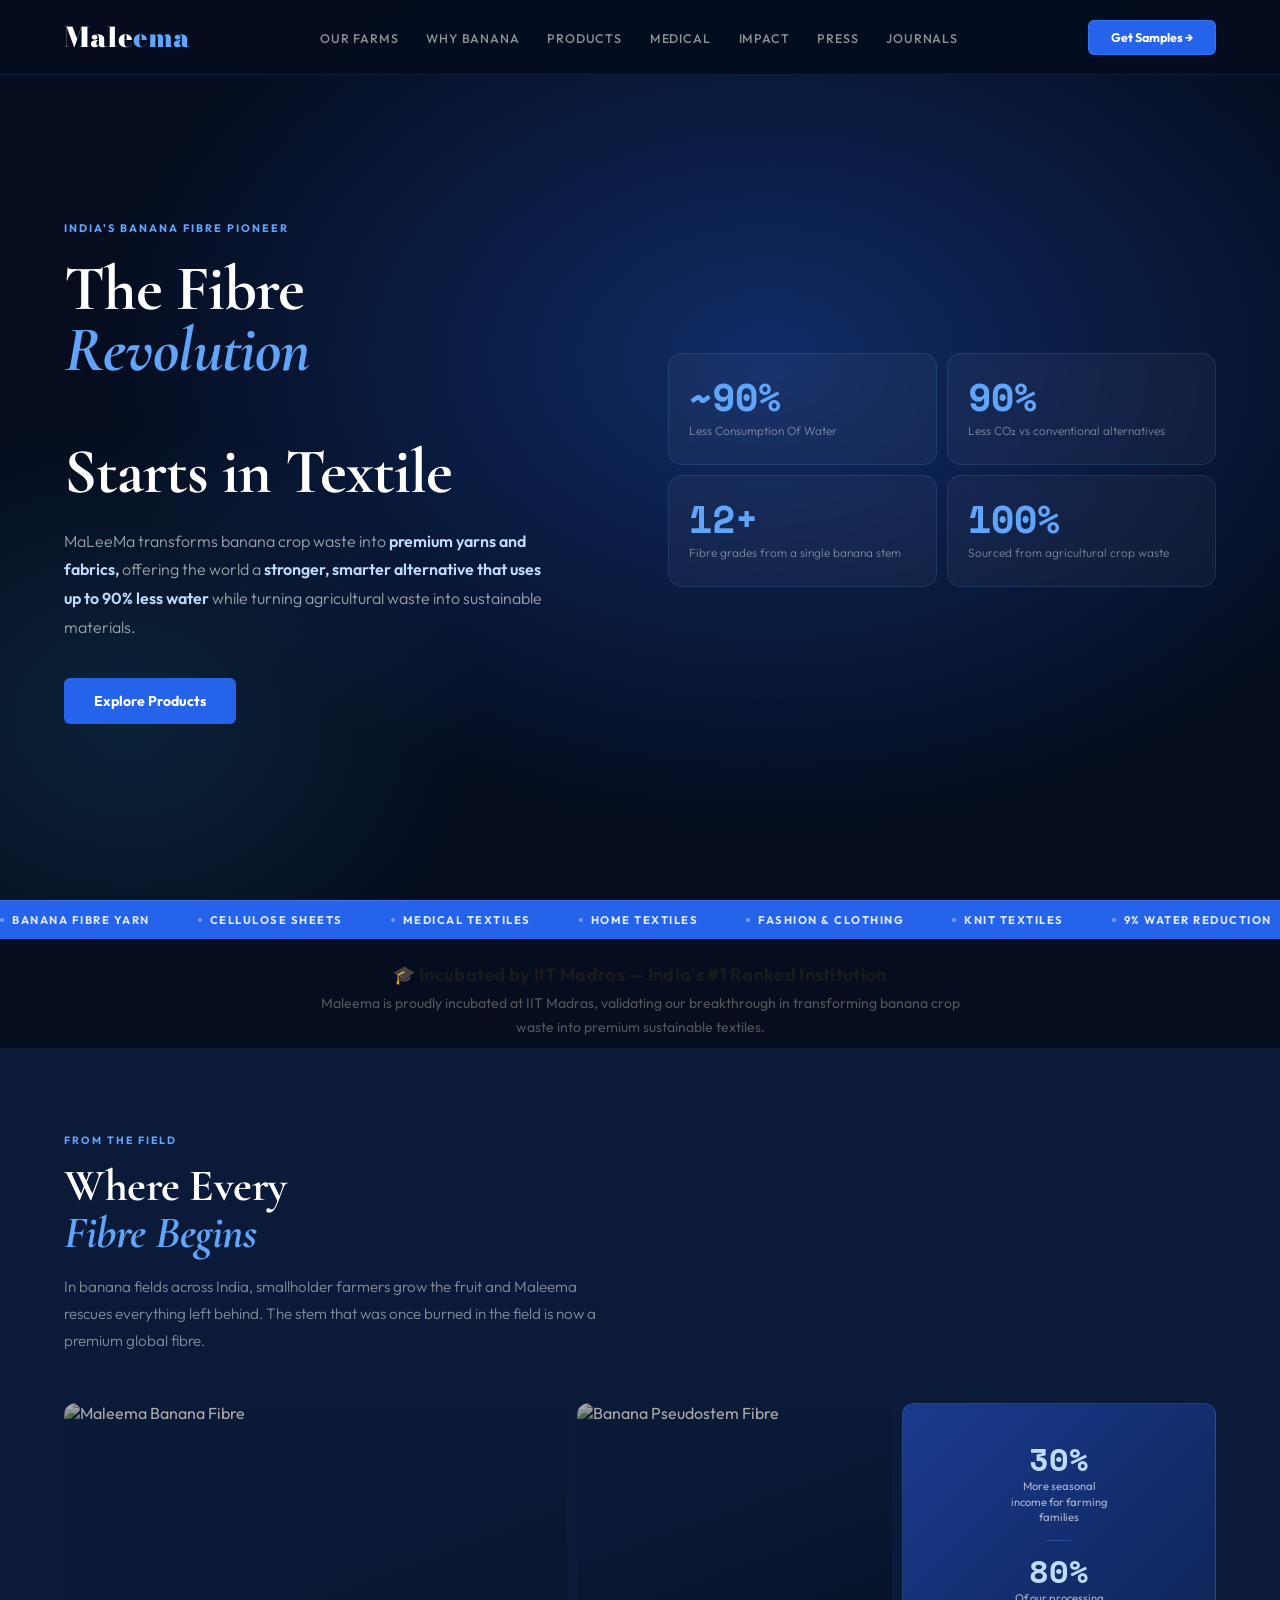
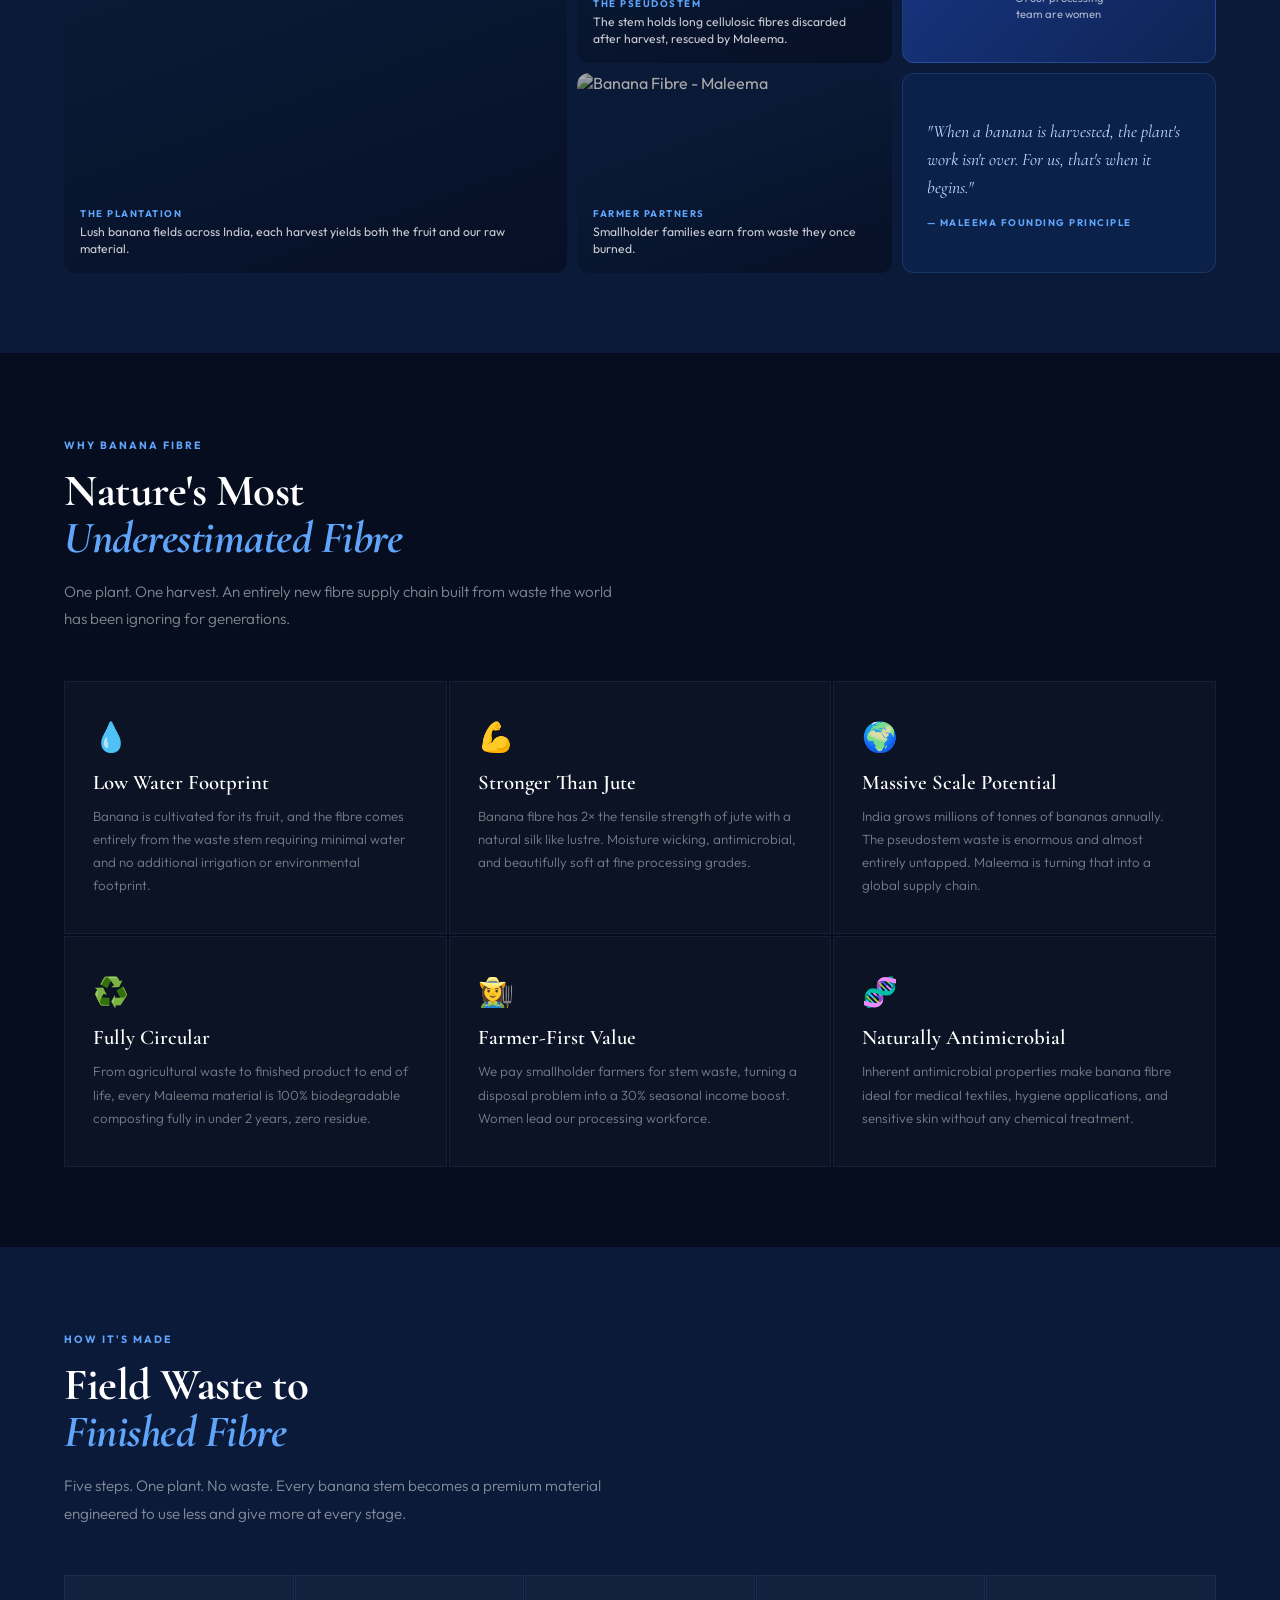
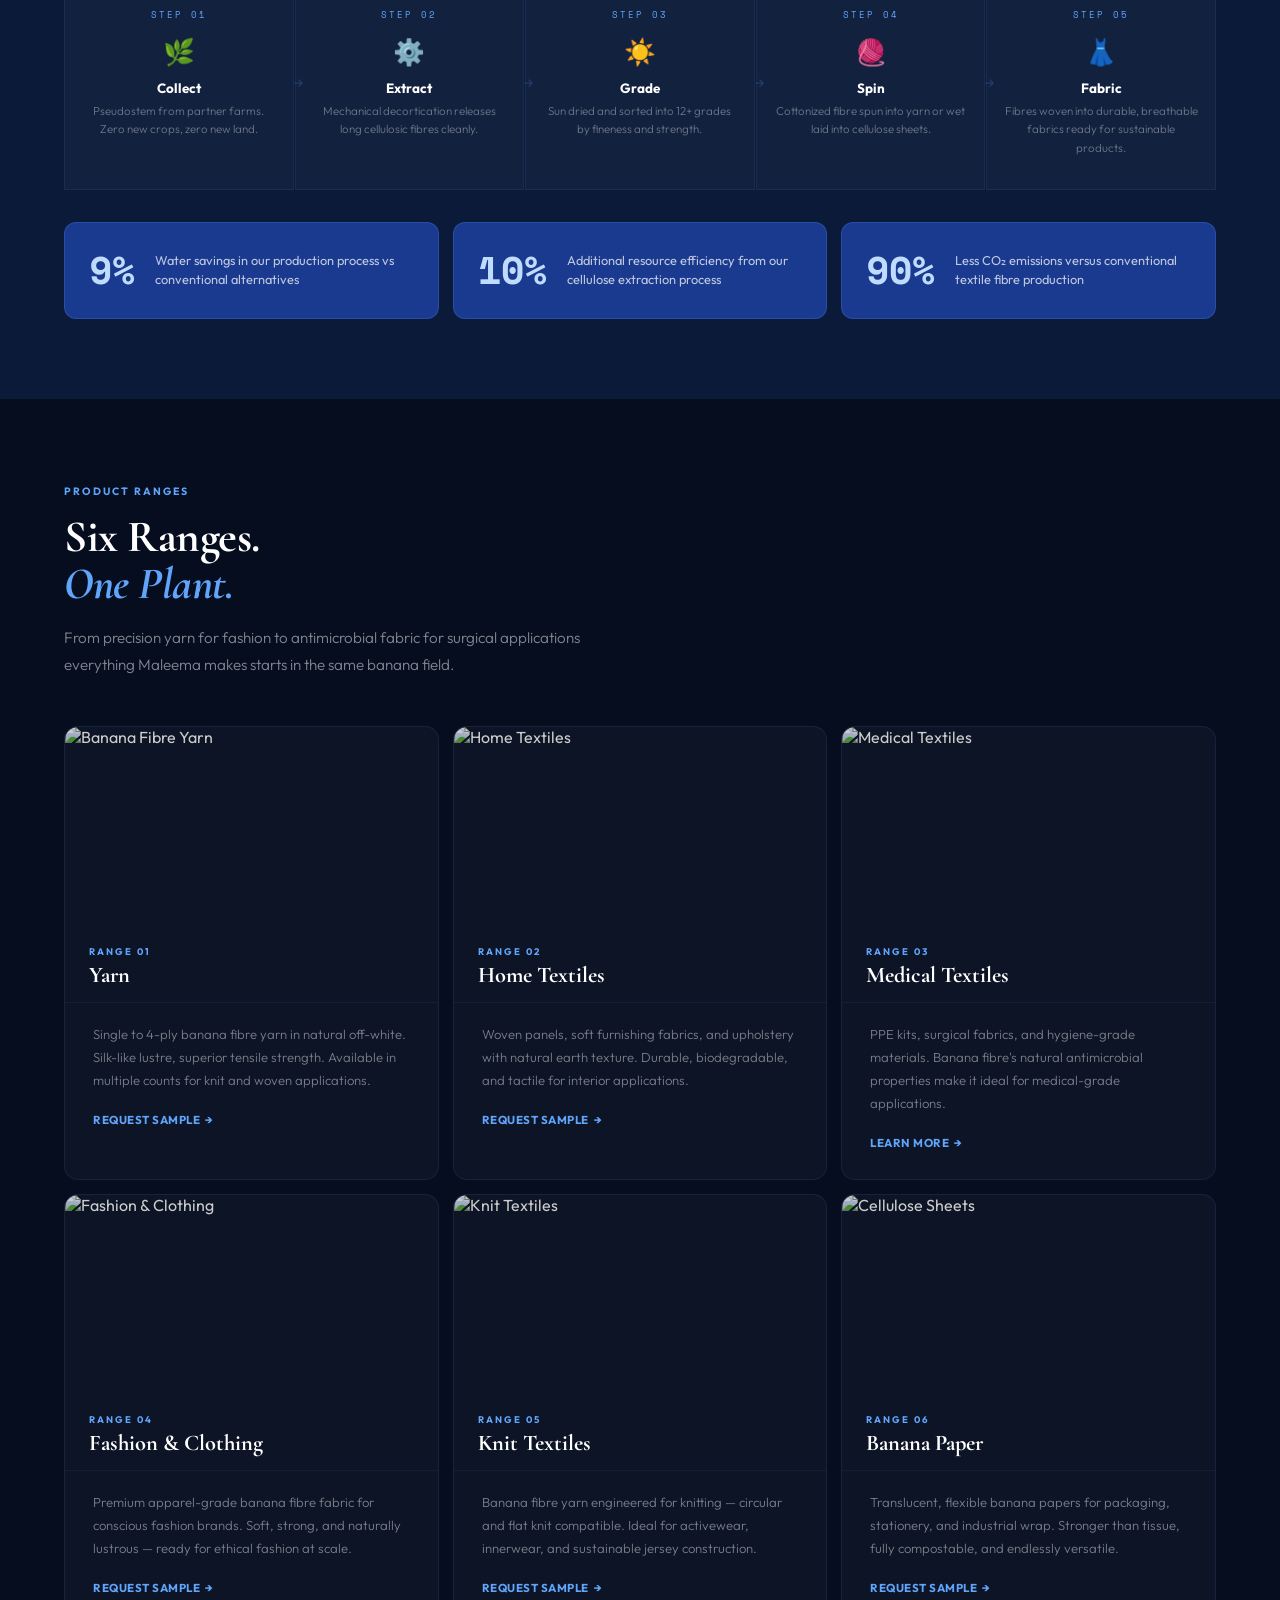
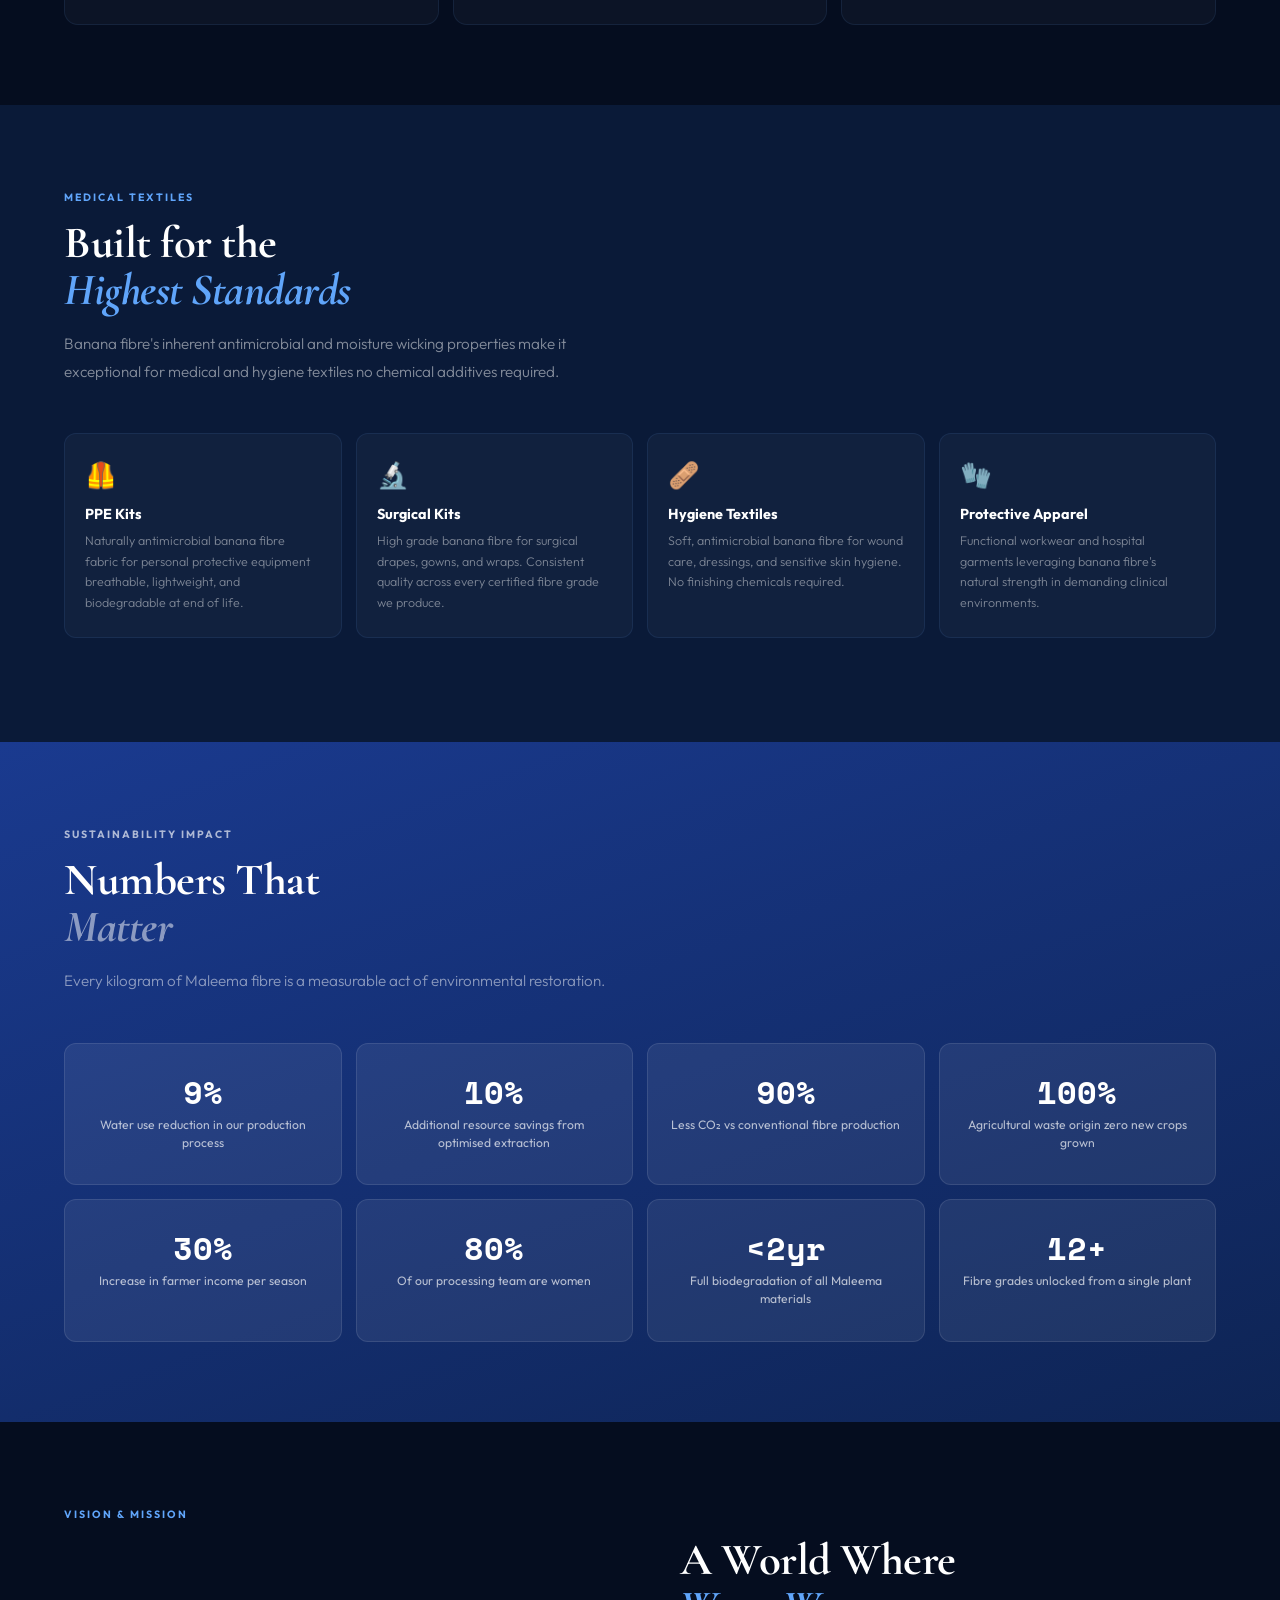
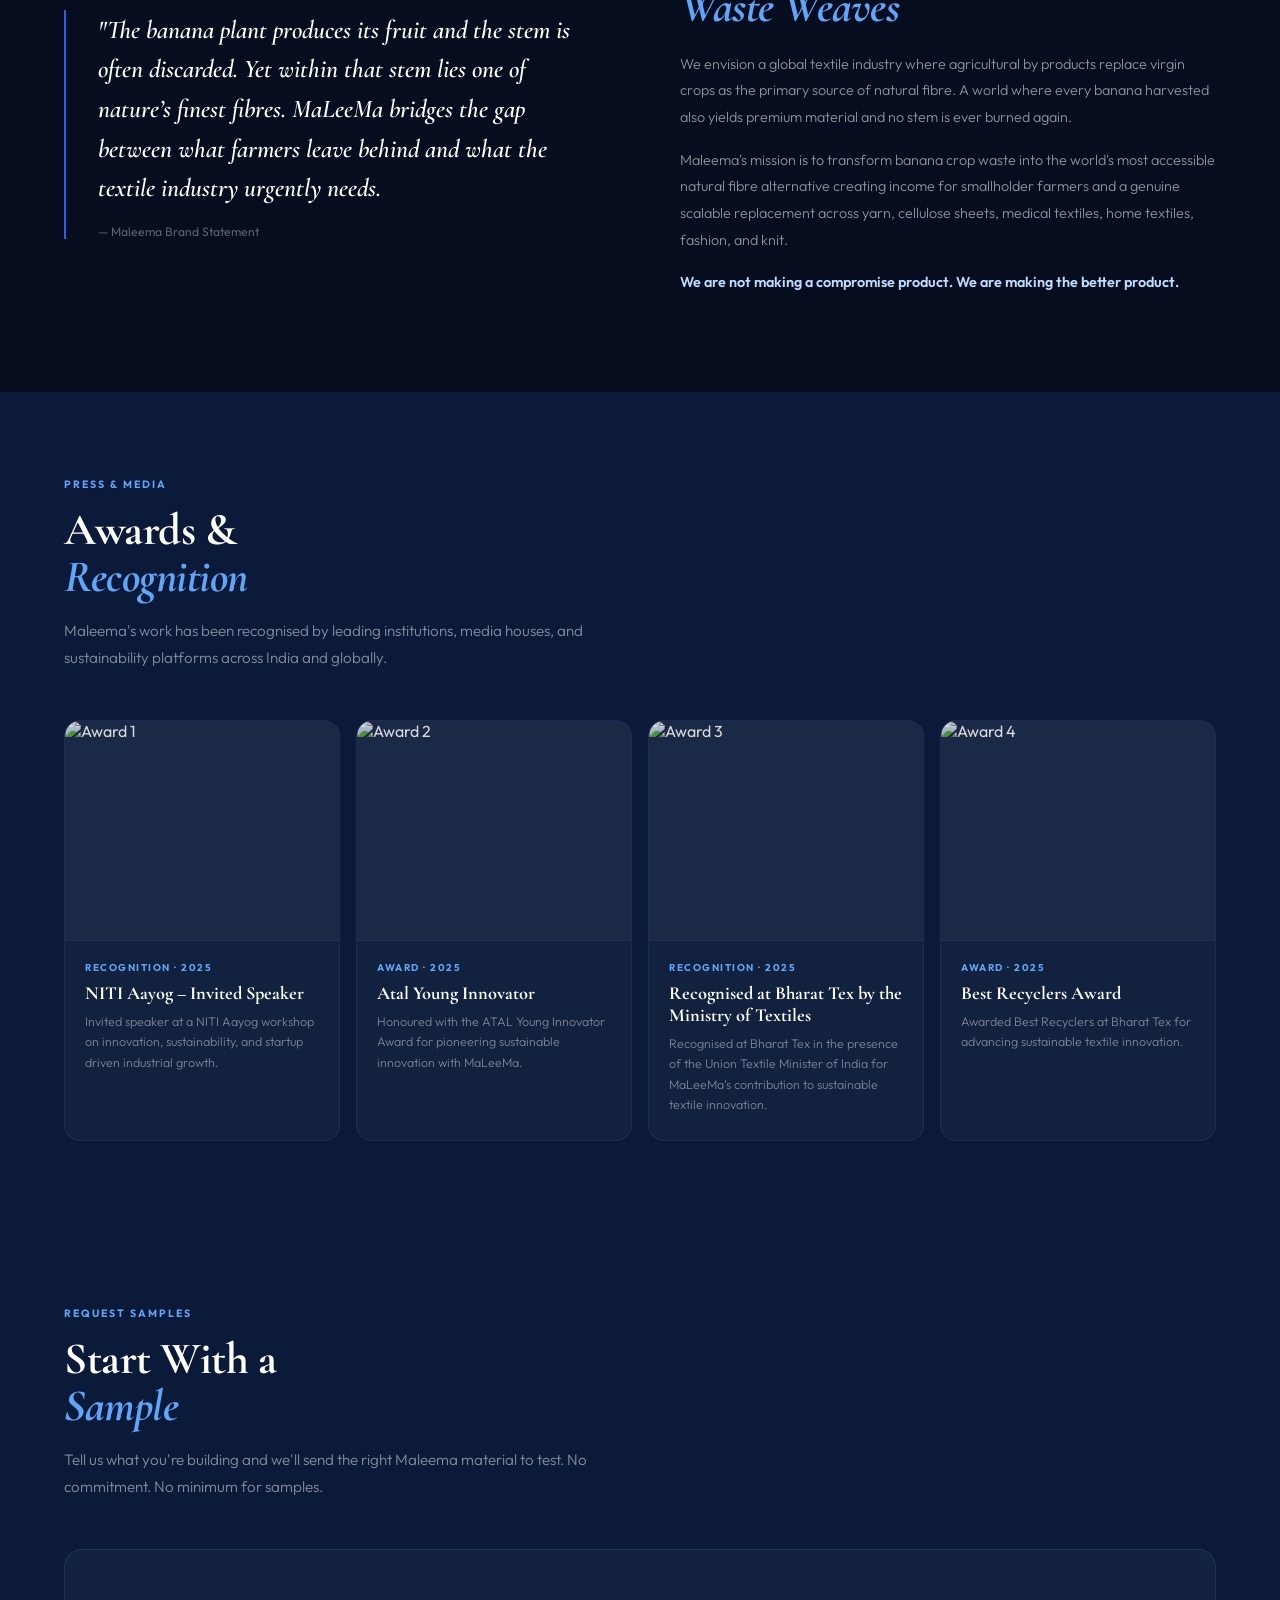
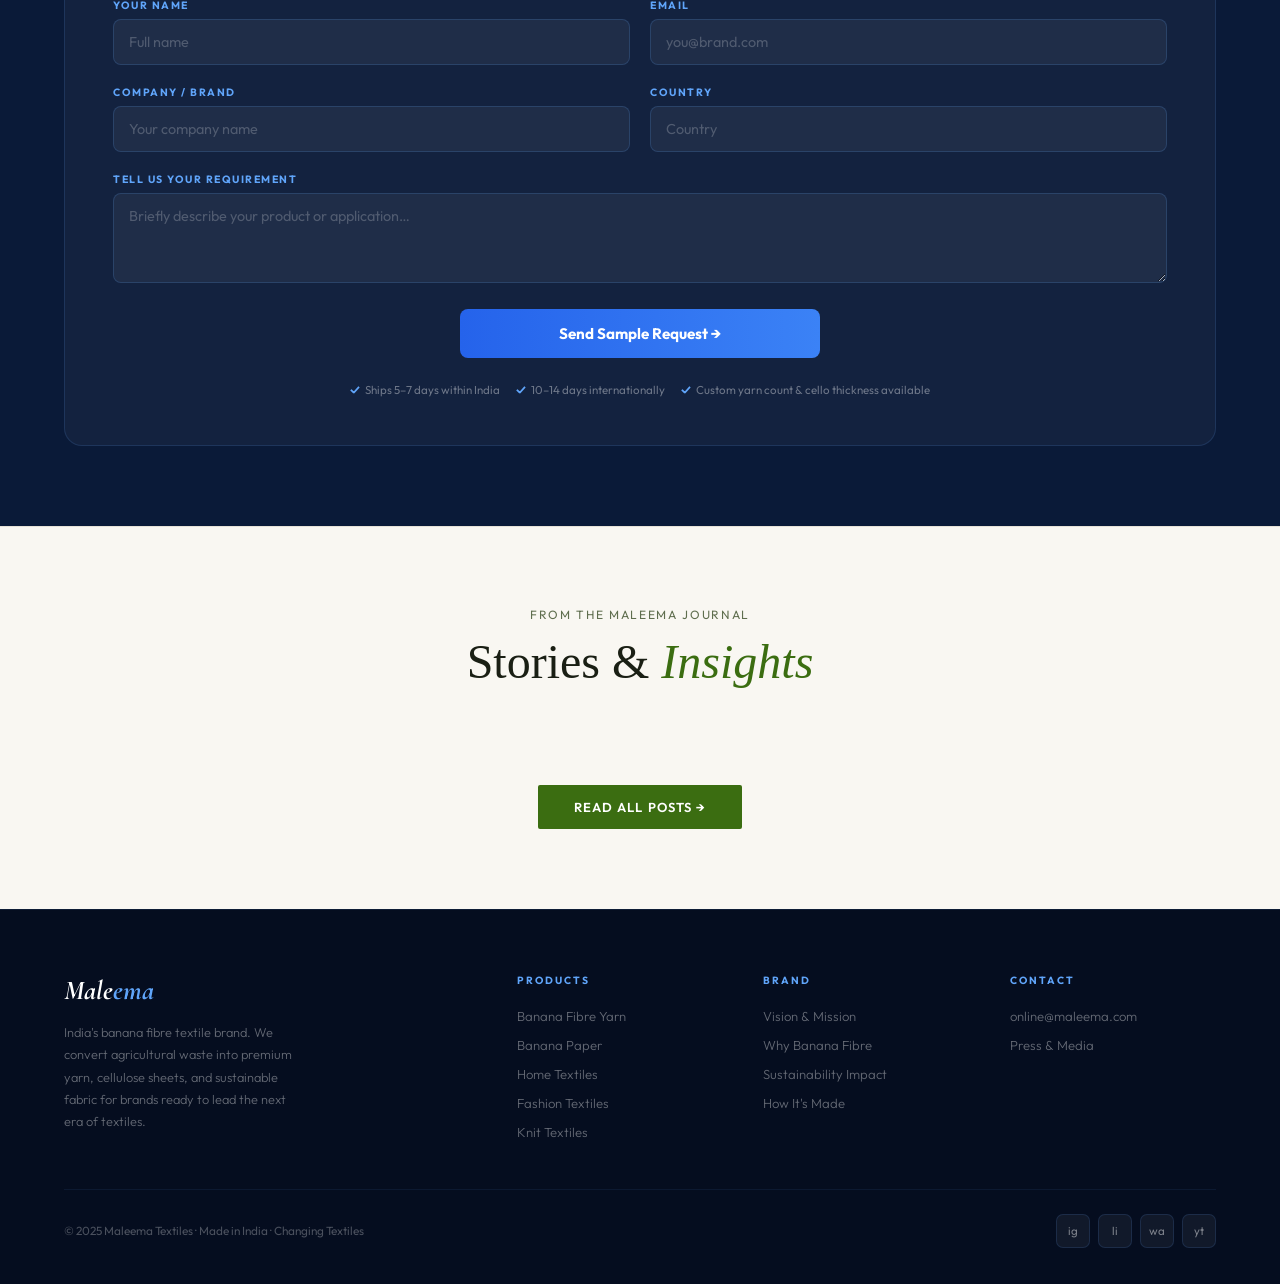
==== commit 2a6a5292: "Update index.html" ====
--- a/index.html
+++ b/index.html
@@ -444,7 +444,15 @@
     <span class="t-item"><span class="t-dot"></span>Farmer First</span>
   </div>
 </div>
-
+<!-- IIT Madras Incubation Badge -->
+<div style="text-align:center; padding: 24px 16px 8px 16px;">
+  <p style="font-size: 18px; font-weight: 700; color: #1a1a1a; margin: 0 0 6px 0; letter-spacing: 0.3px;">
+    🎓 Incubated by IIT Madras — India's #1 Ranked Institution
+  </p>
+  <p style="font-size: 14px; color: #555555; margin: 0; max-width: 640px; display: inline-block; line-height: 1.7;">
+    Maleema is proudly incubated at IIT Madras, validating our breakthrough in transforming banana crop waste into premium sustainable textiles.
+  </p>
+</div>
 <!-- FARM -->
 <section id="farm"><div class="section-inner">
   <div class="eyebrow">From the Field</div>
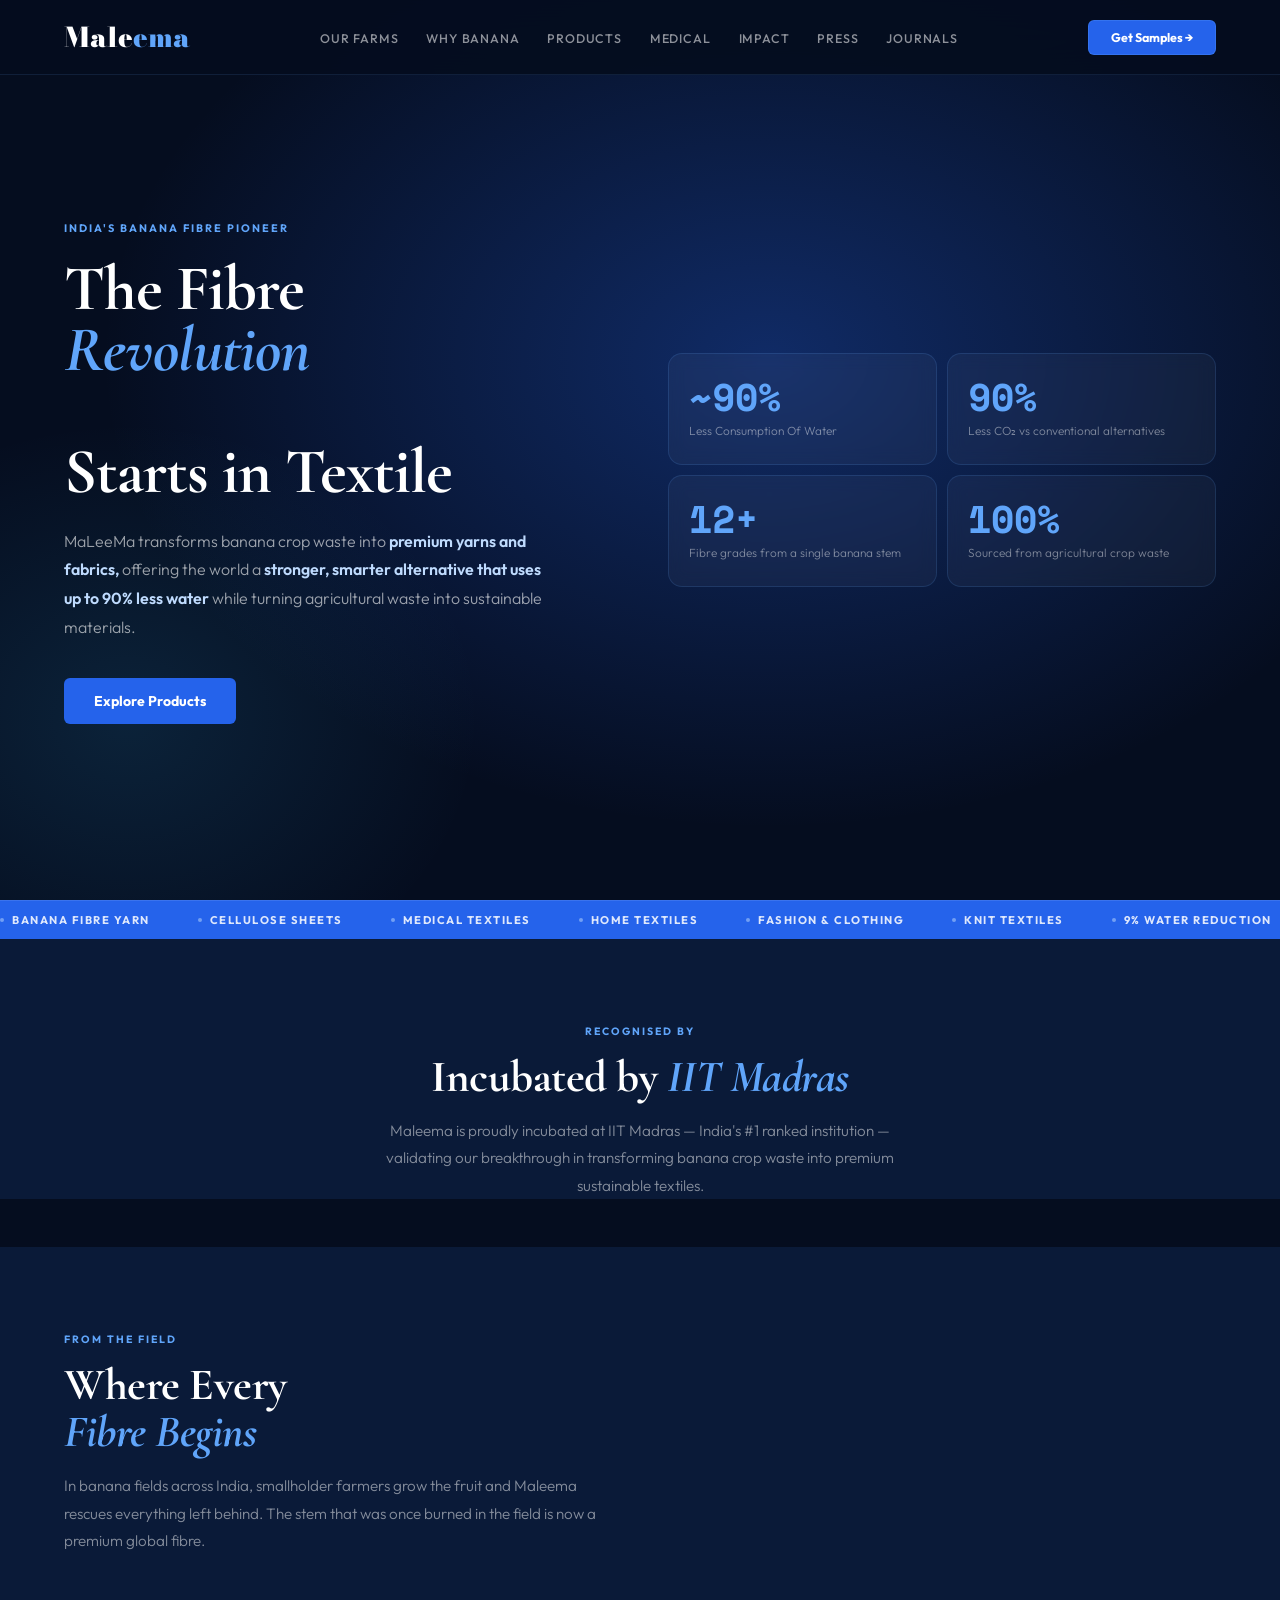
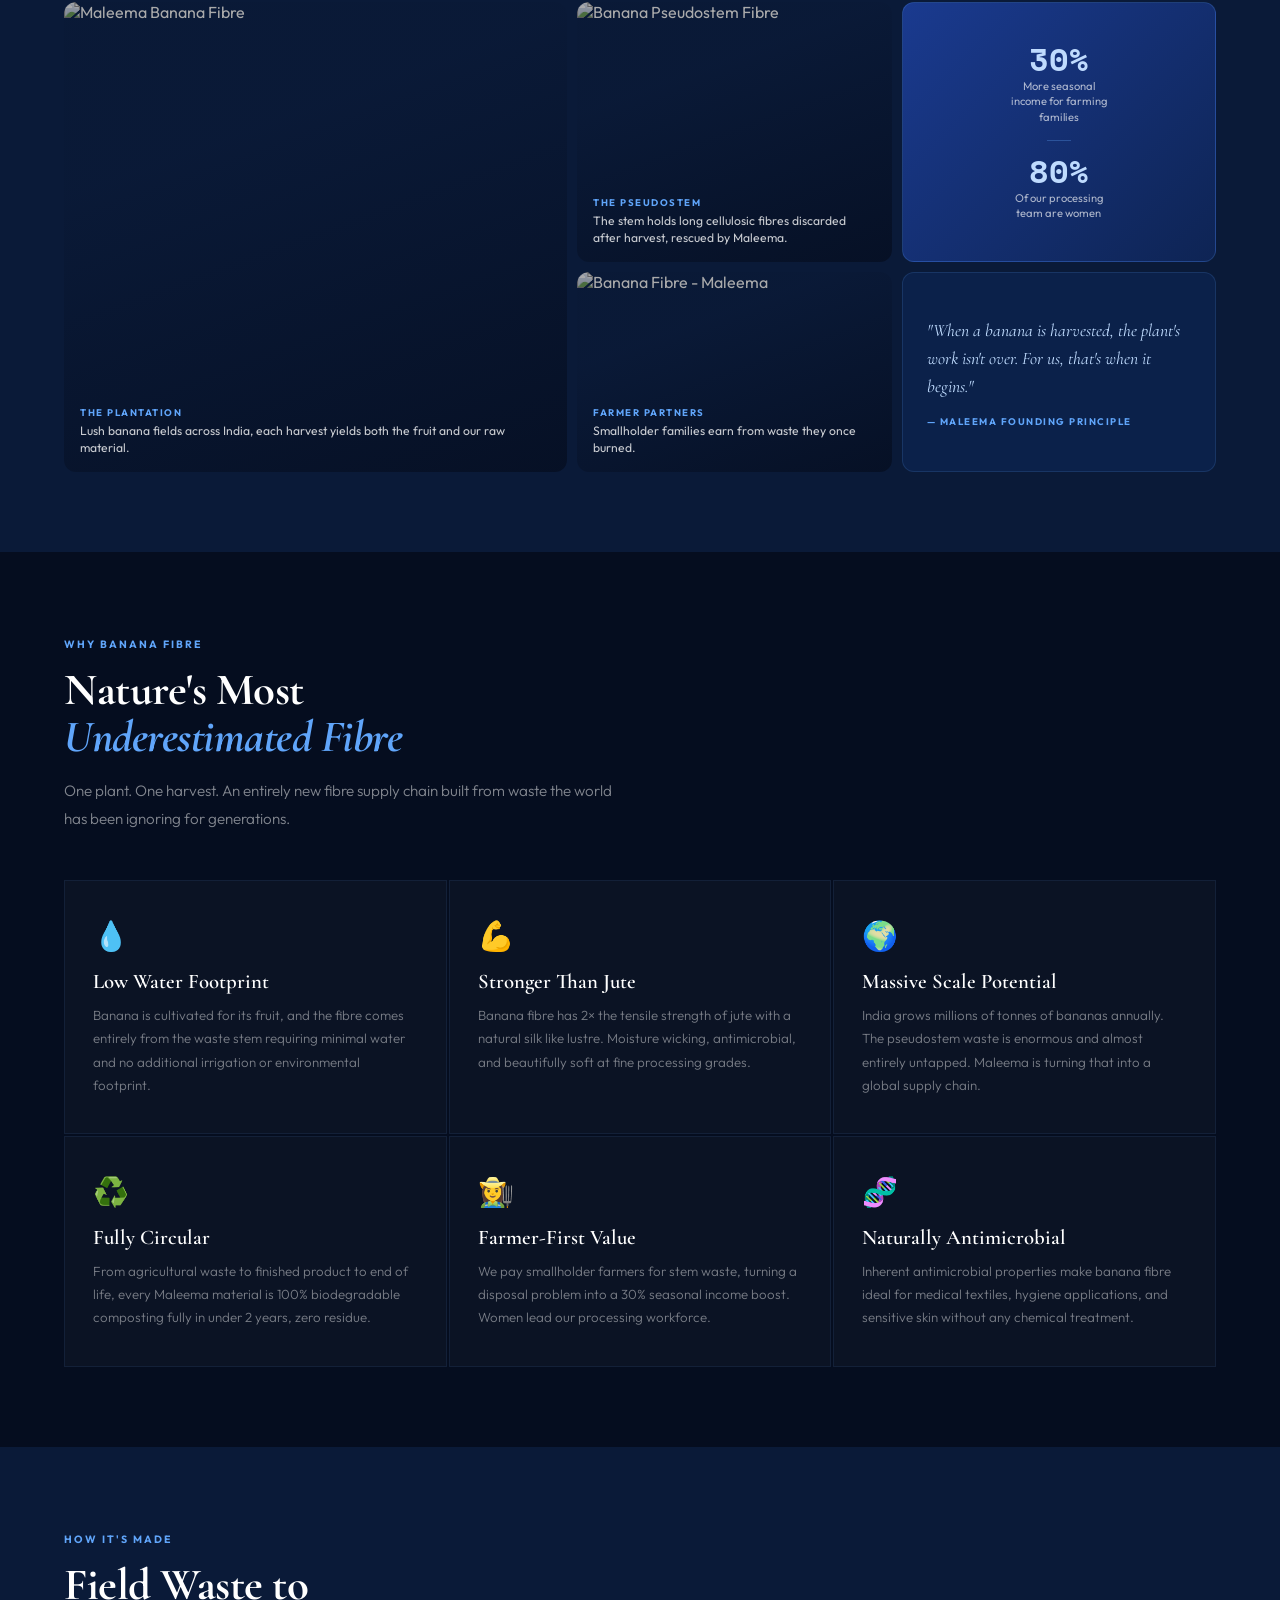
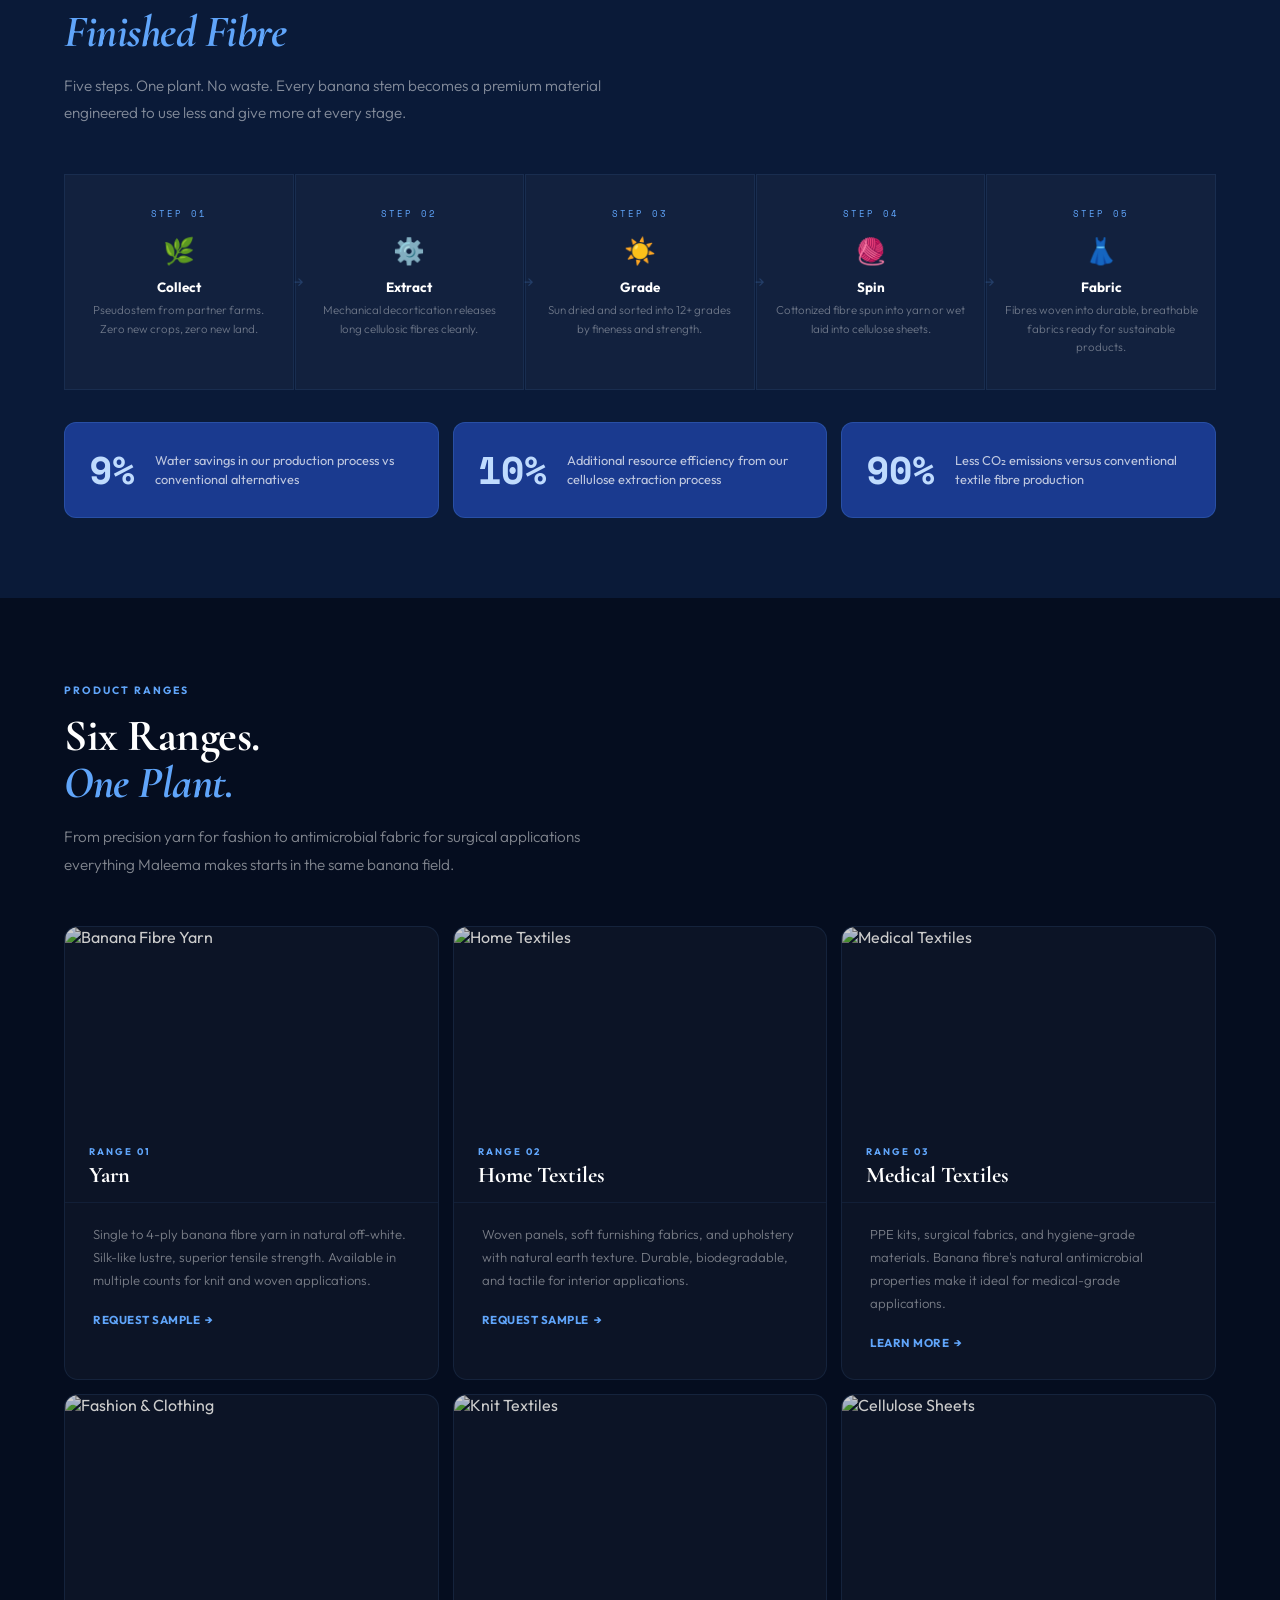
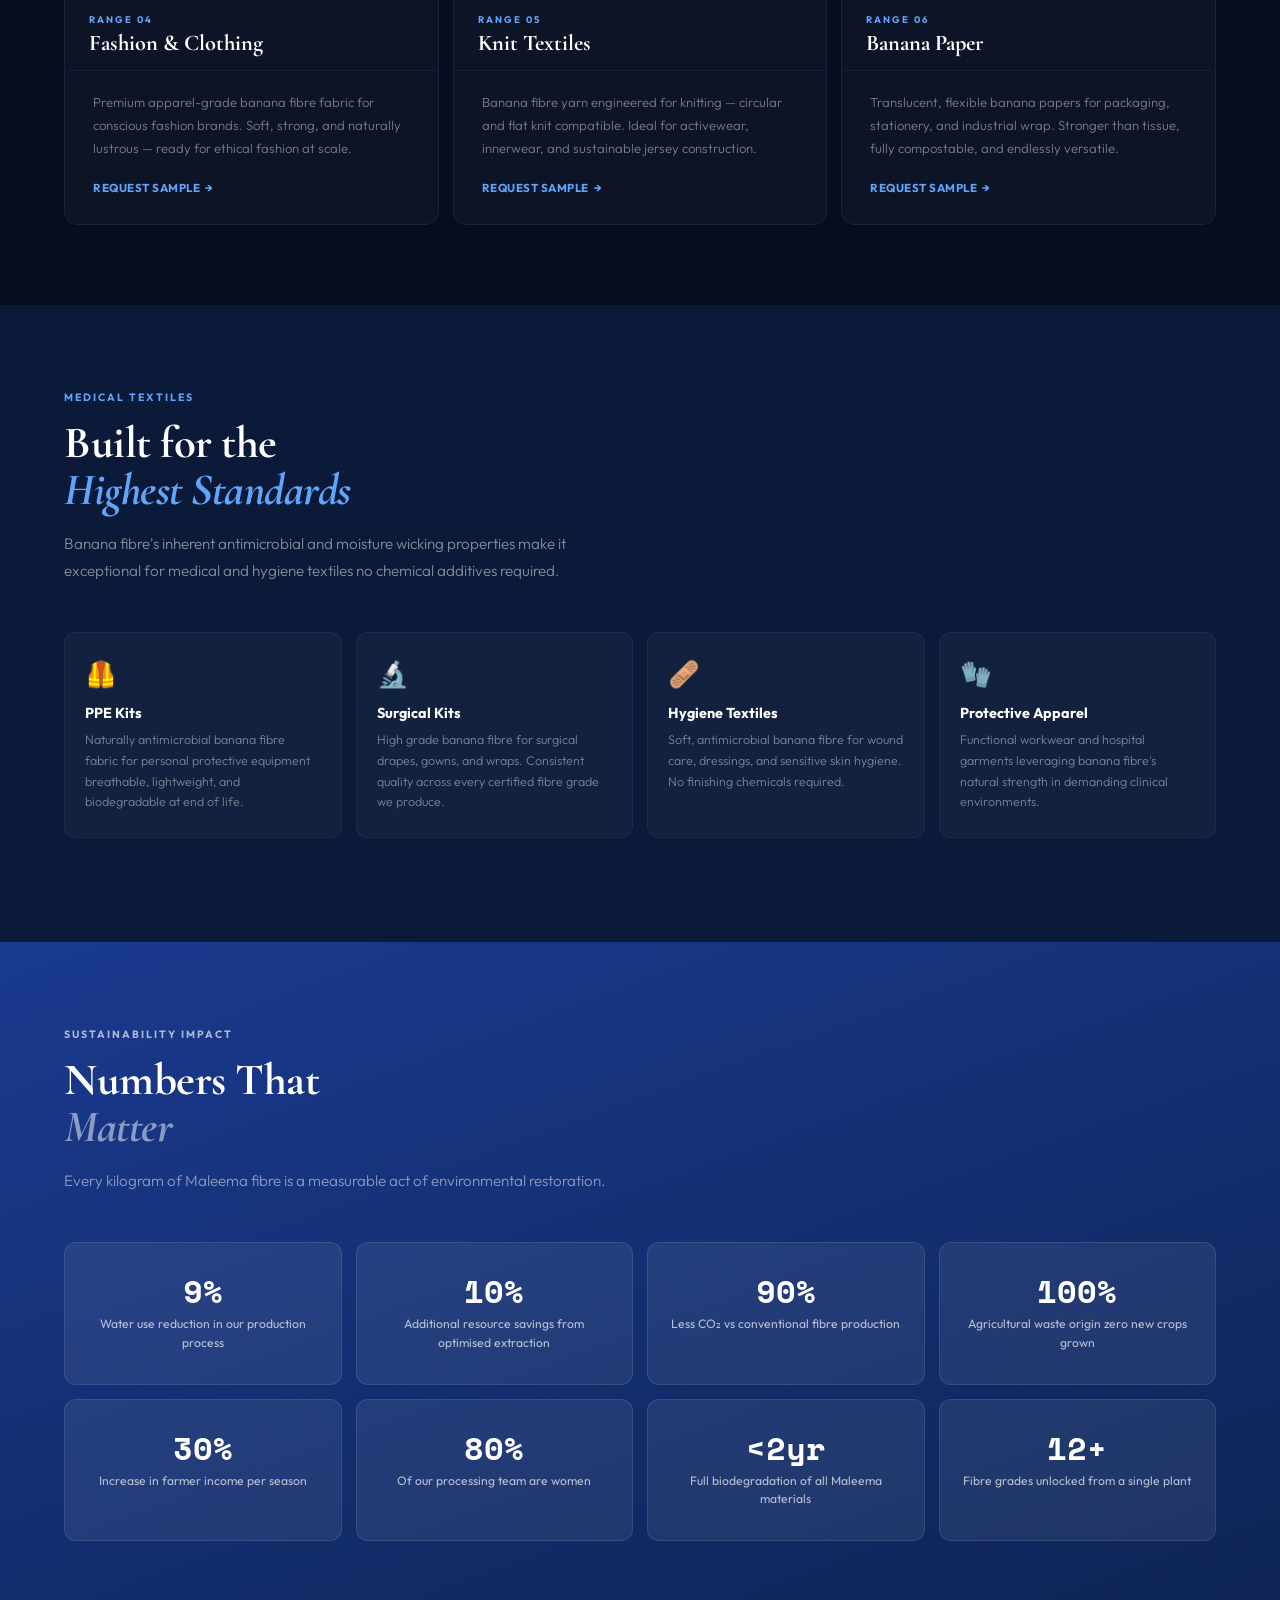
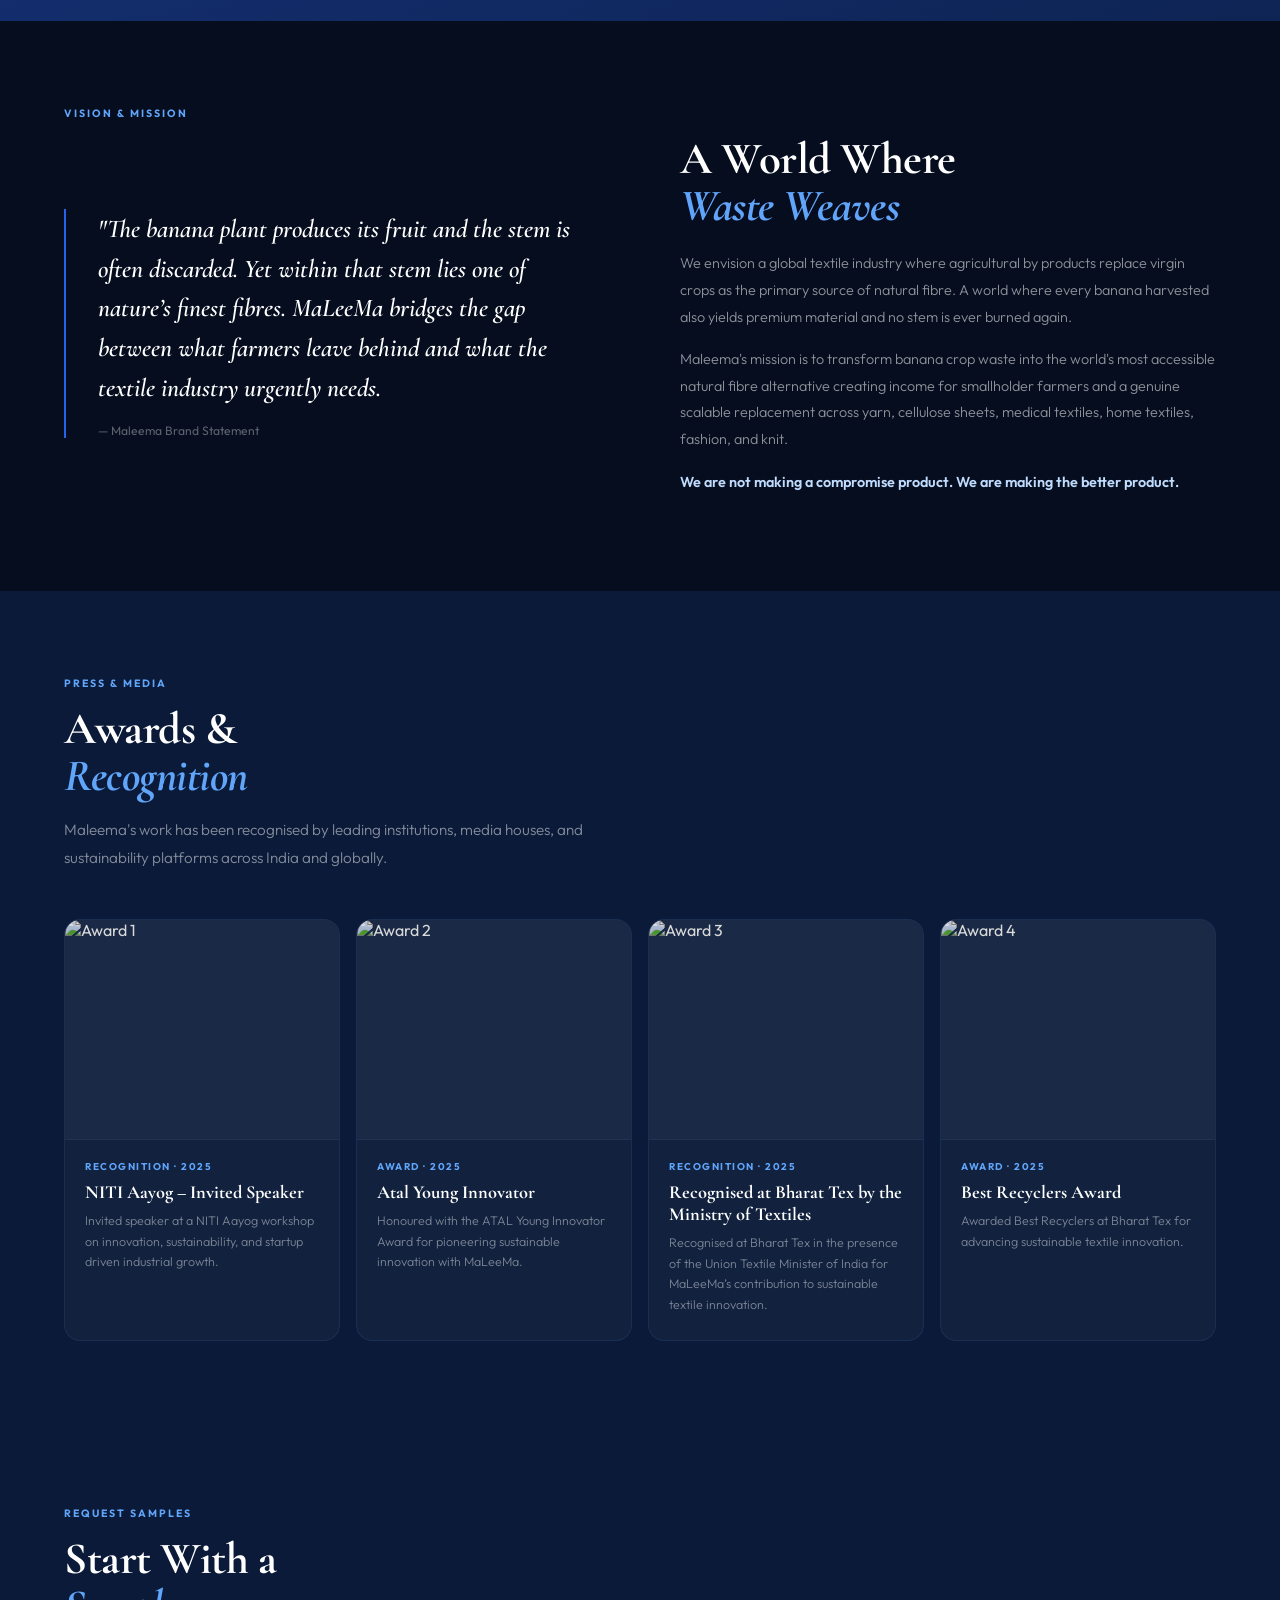
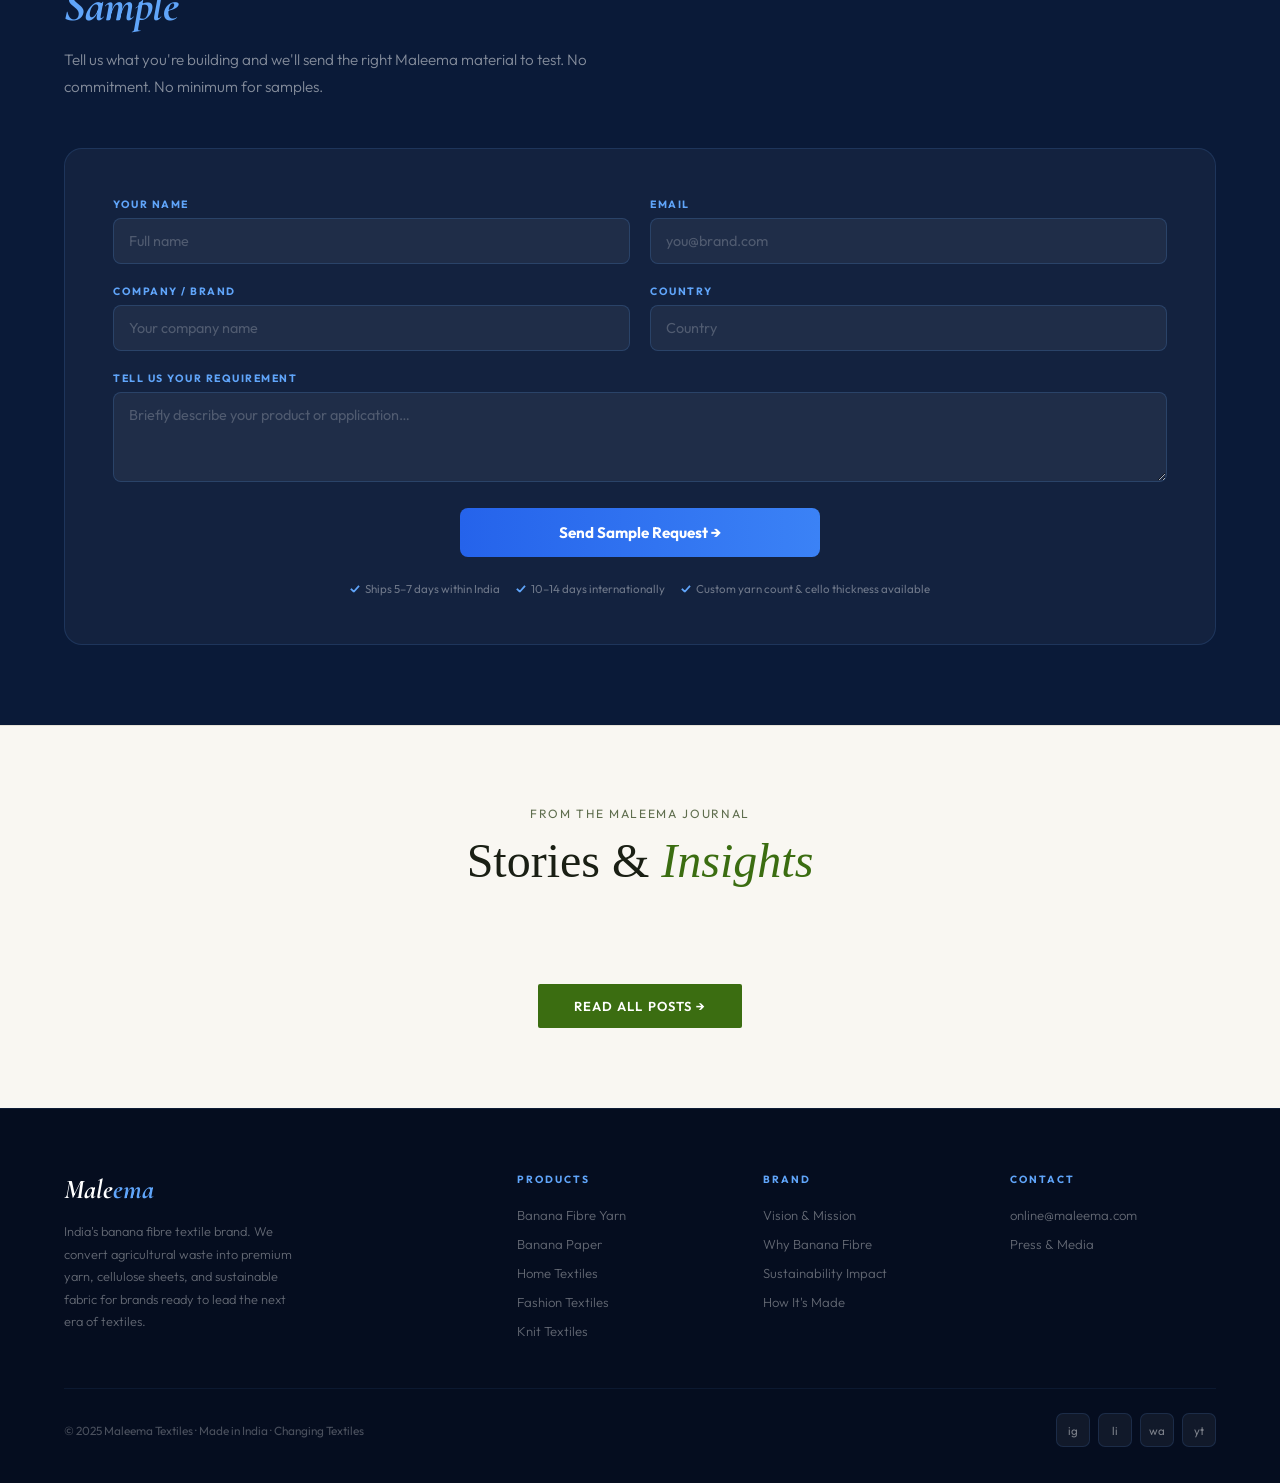
==== commit 97d58ef0: "Update index.html" ====
--- a/index.html
+++ b/index.html
@@ -444,15 +444,16 @@
     <span class="t-item"><span class="t-dot"></span>Farmer First</span>
   </div>
 </div>
-<!-- IIT Madras Incubation Badge -->
-<div style="text-align:center; padding: 24px 16px 8px 16px;">
-  <p style="font-size: 18px; font-weight: 700; color: #1a1a1a; margin: 0 0 6px 0; letter-spacing: 0.3px;">
-    🎓 Incubated by IIT Madras — India's #1 Ranked Institution
-  </p>
-  <p style="font-size: 14px; color: #555555; margin: 0; max-width: 640px; display: inline-block; line-height: 1.7;">
-    Maleema is proudly incubated at IIT Madras, validating our breakthrough in transforming banana crop waste into premium sustainable textiles.
-  </p>
-</div>
+<!-- IIT Madras Incubation Block -->
+<section style="background:var(--deep);">
+  <div class="section-inner" style="text-align:center; padding-bottom:0;">
+    <div class="eyebrow" style="justify-content:center;">Recognised by</div>
+    <h2 class="shead" style="text-align:center;">Incubated by <em>IIT Madras</em></h2>
+    <p class="sdesc" style="margin-left:auto; margin-right:auto; text-align:center;">
+      Maleema is proudly incubated at IIT Madras — India's #1 ranked institution — validating our breakthrough in transforming banana crop waste into premium sustainable textiles.
+    </p>
+  </div>
+</section>
 <!-- FARM -->
 <section id="farm"><div class="section-inner">
   <div class="eyebrow">From the Field</div>
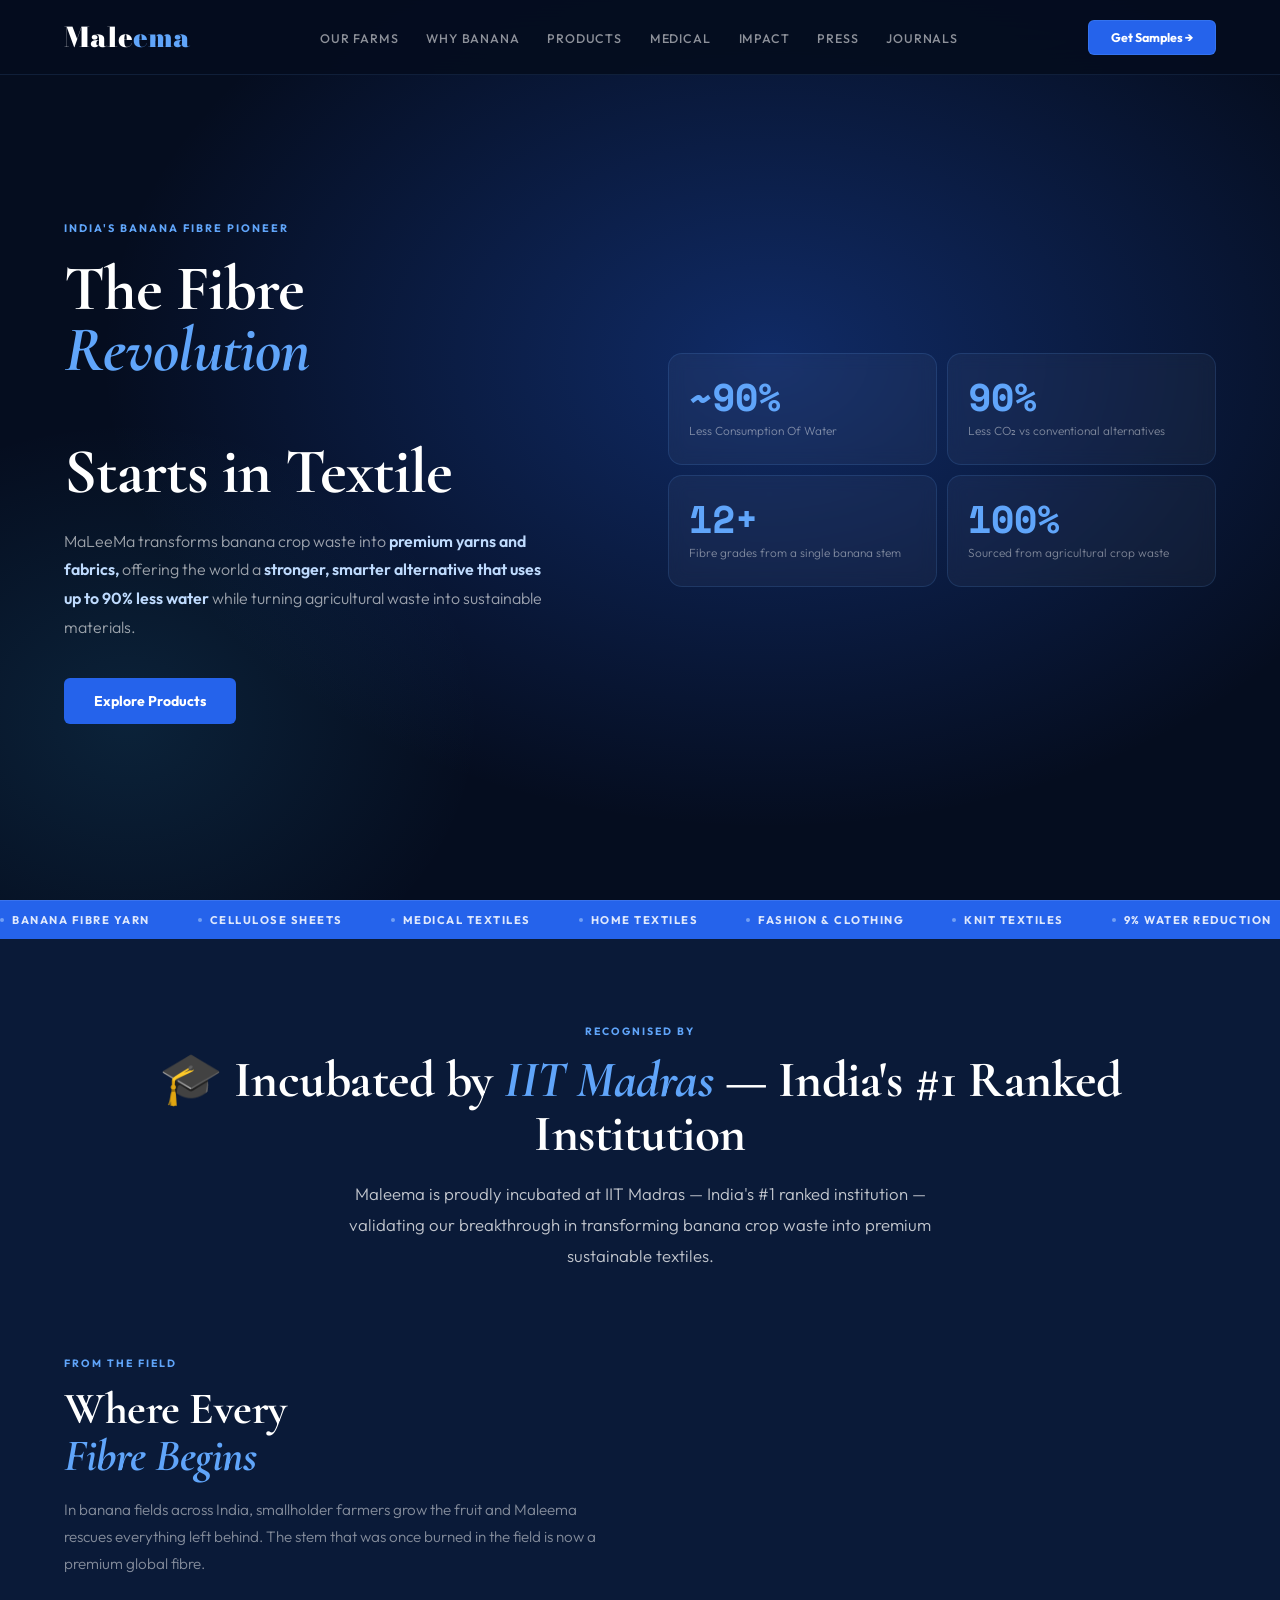
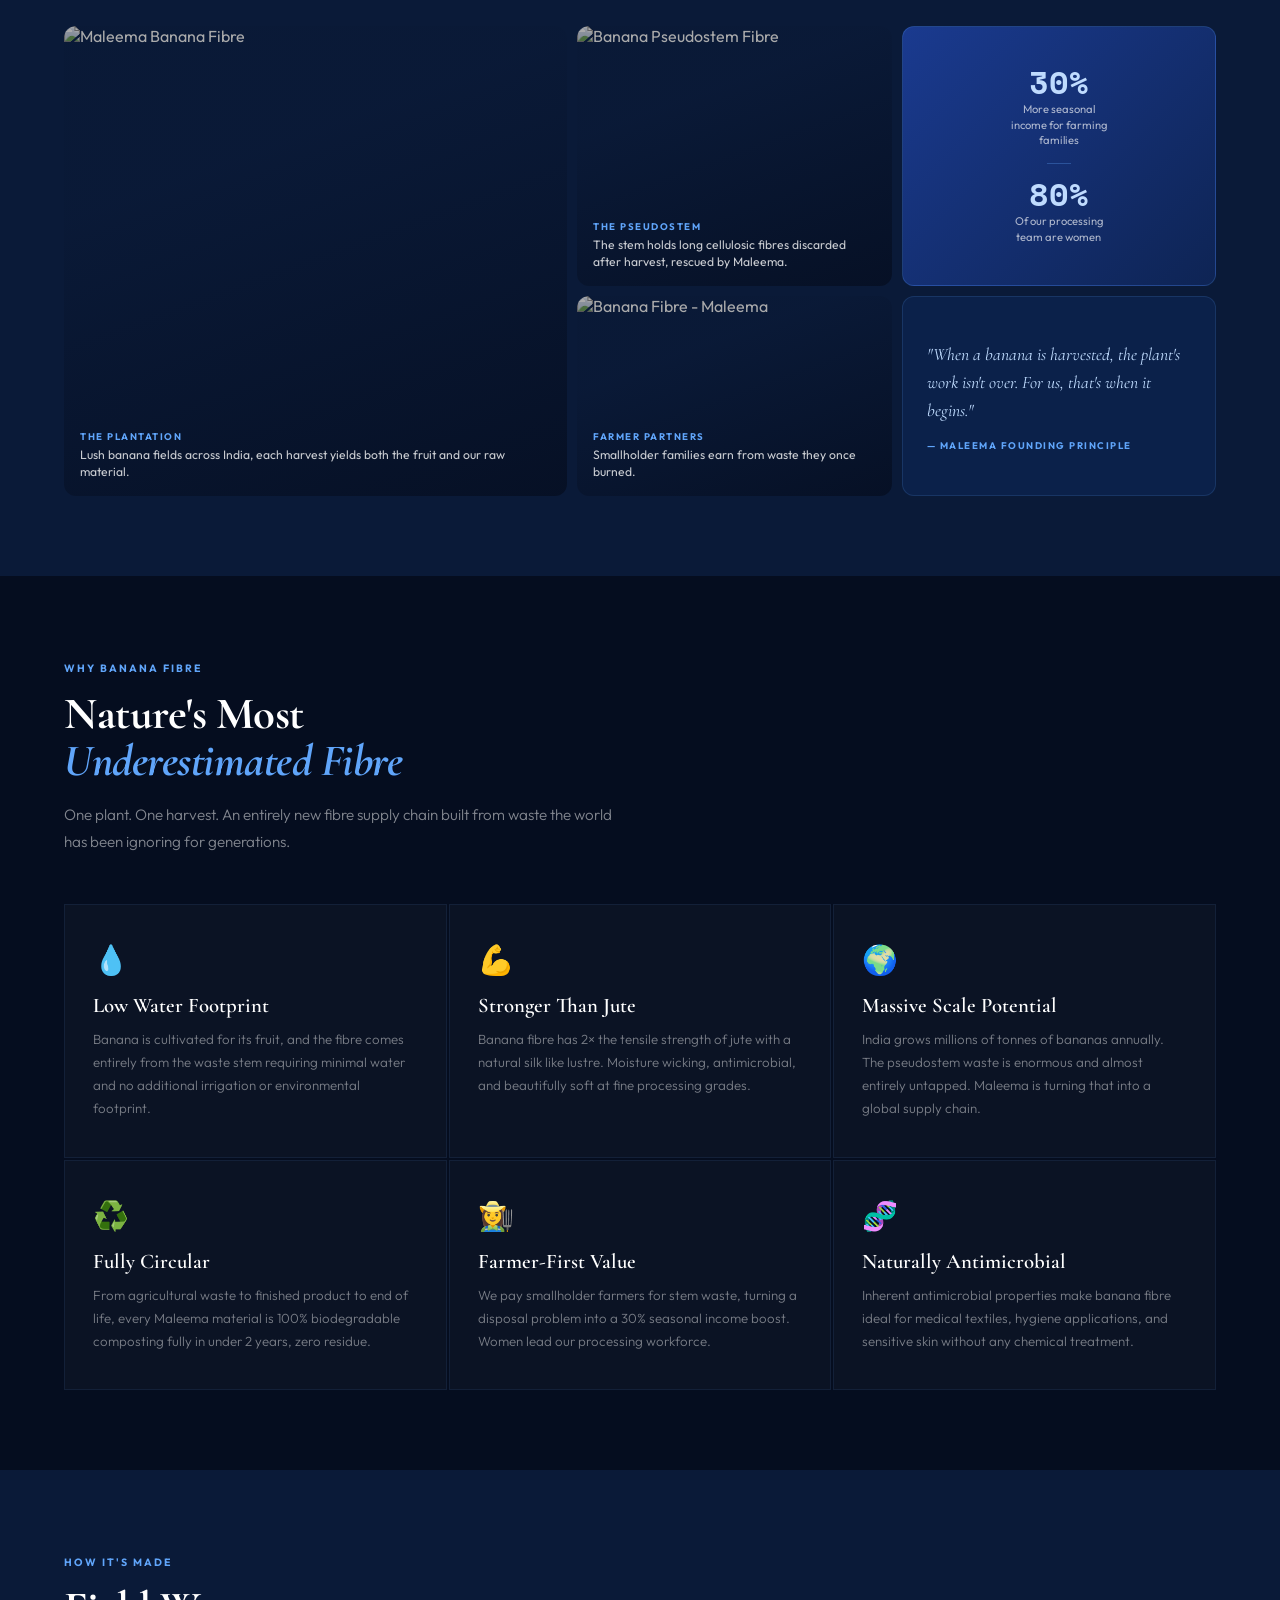
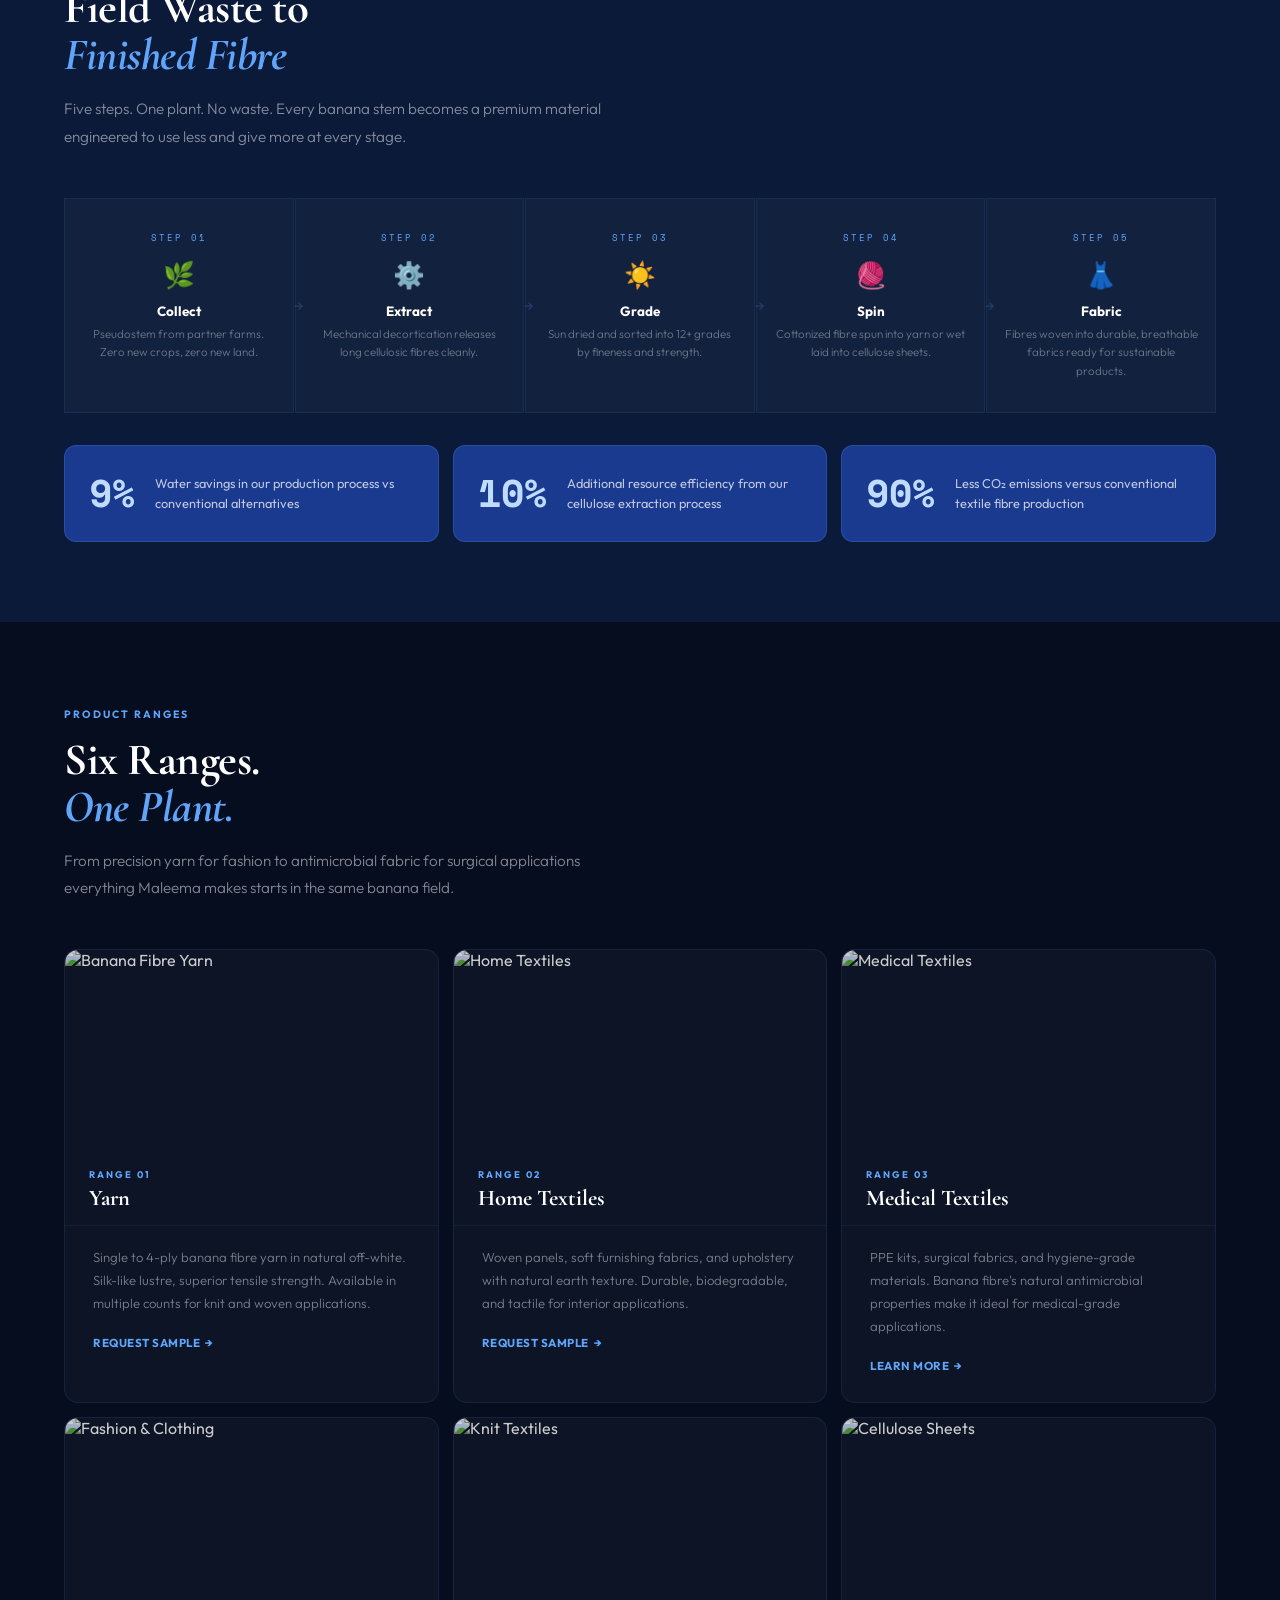
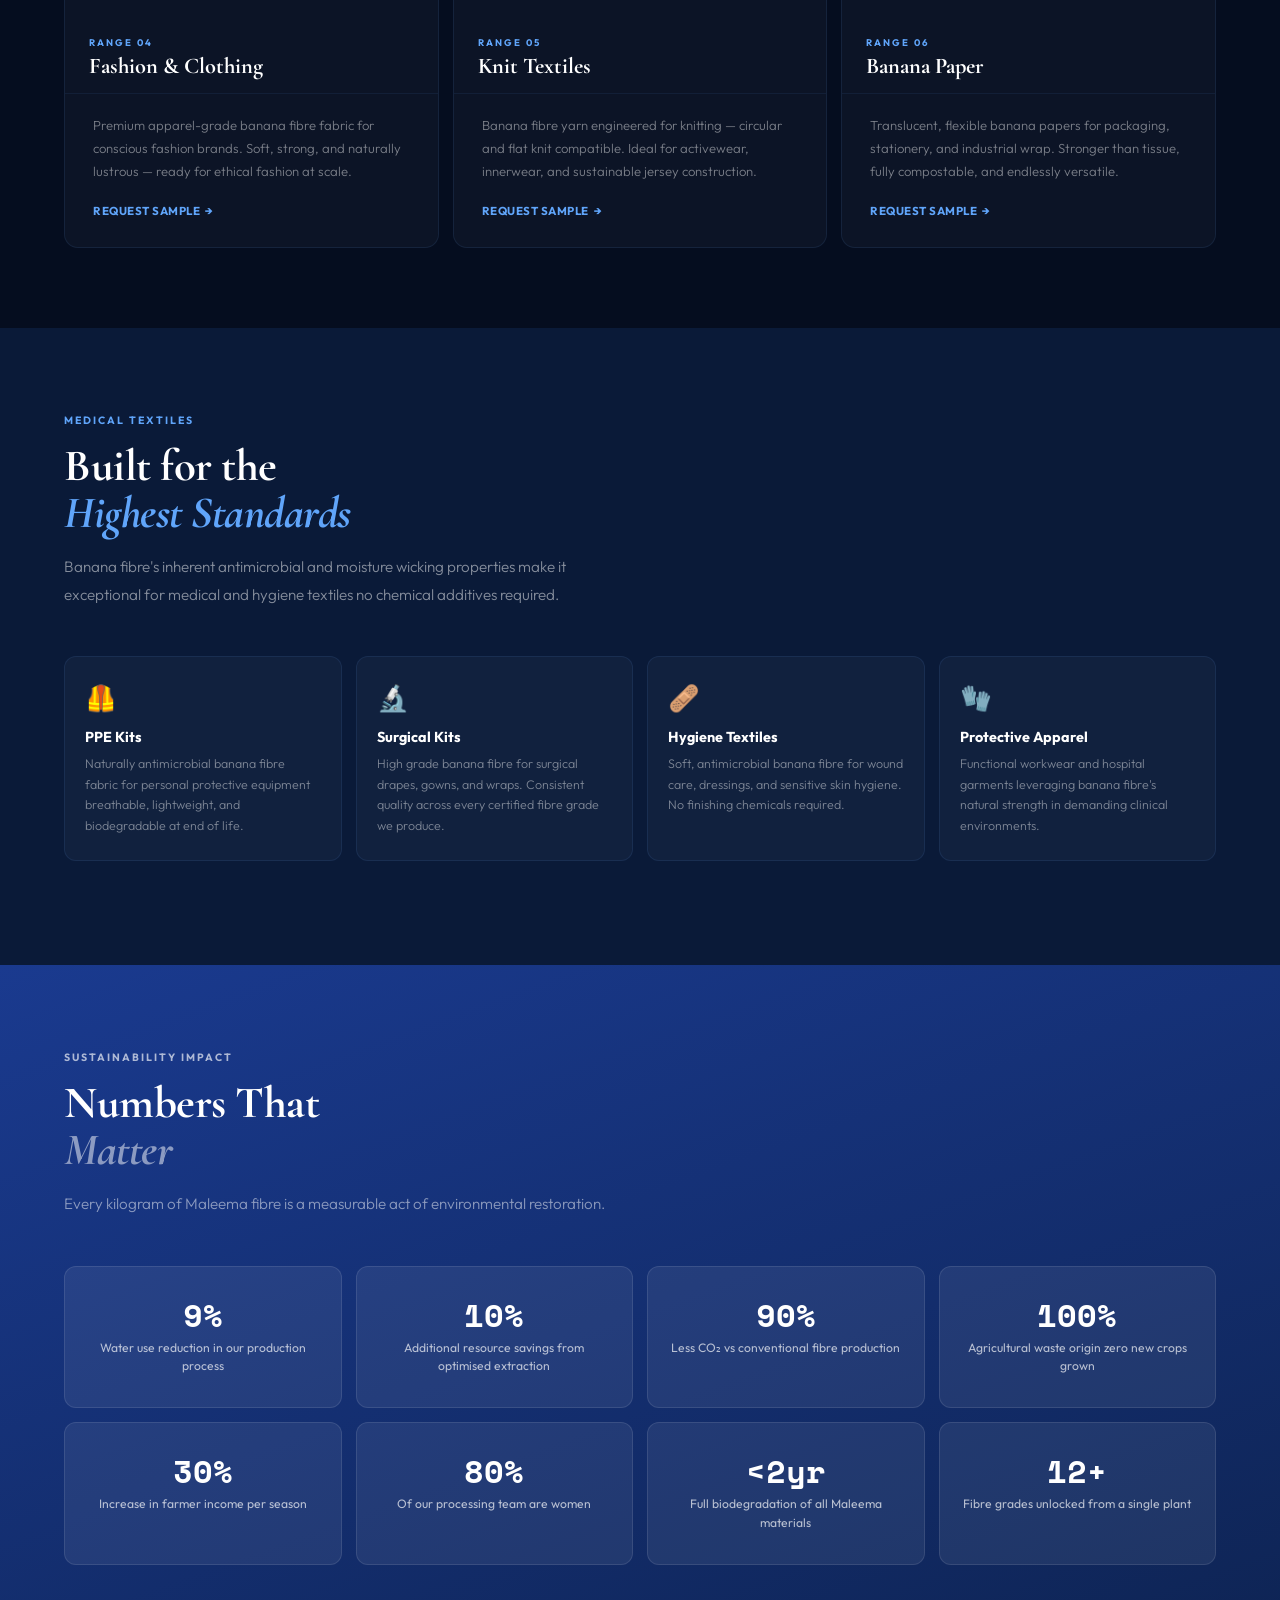
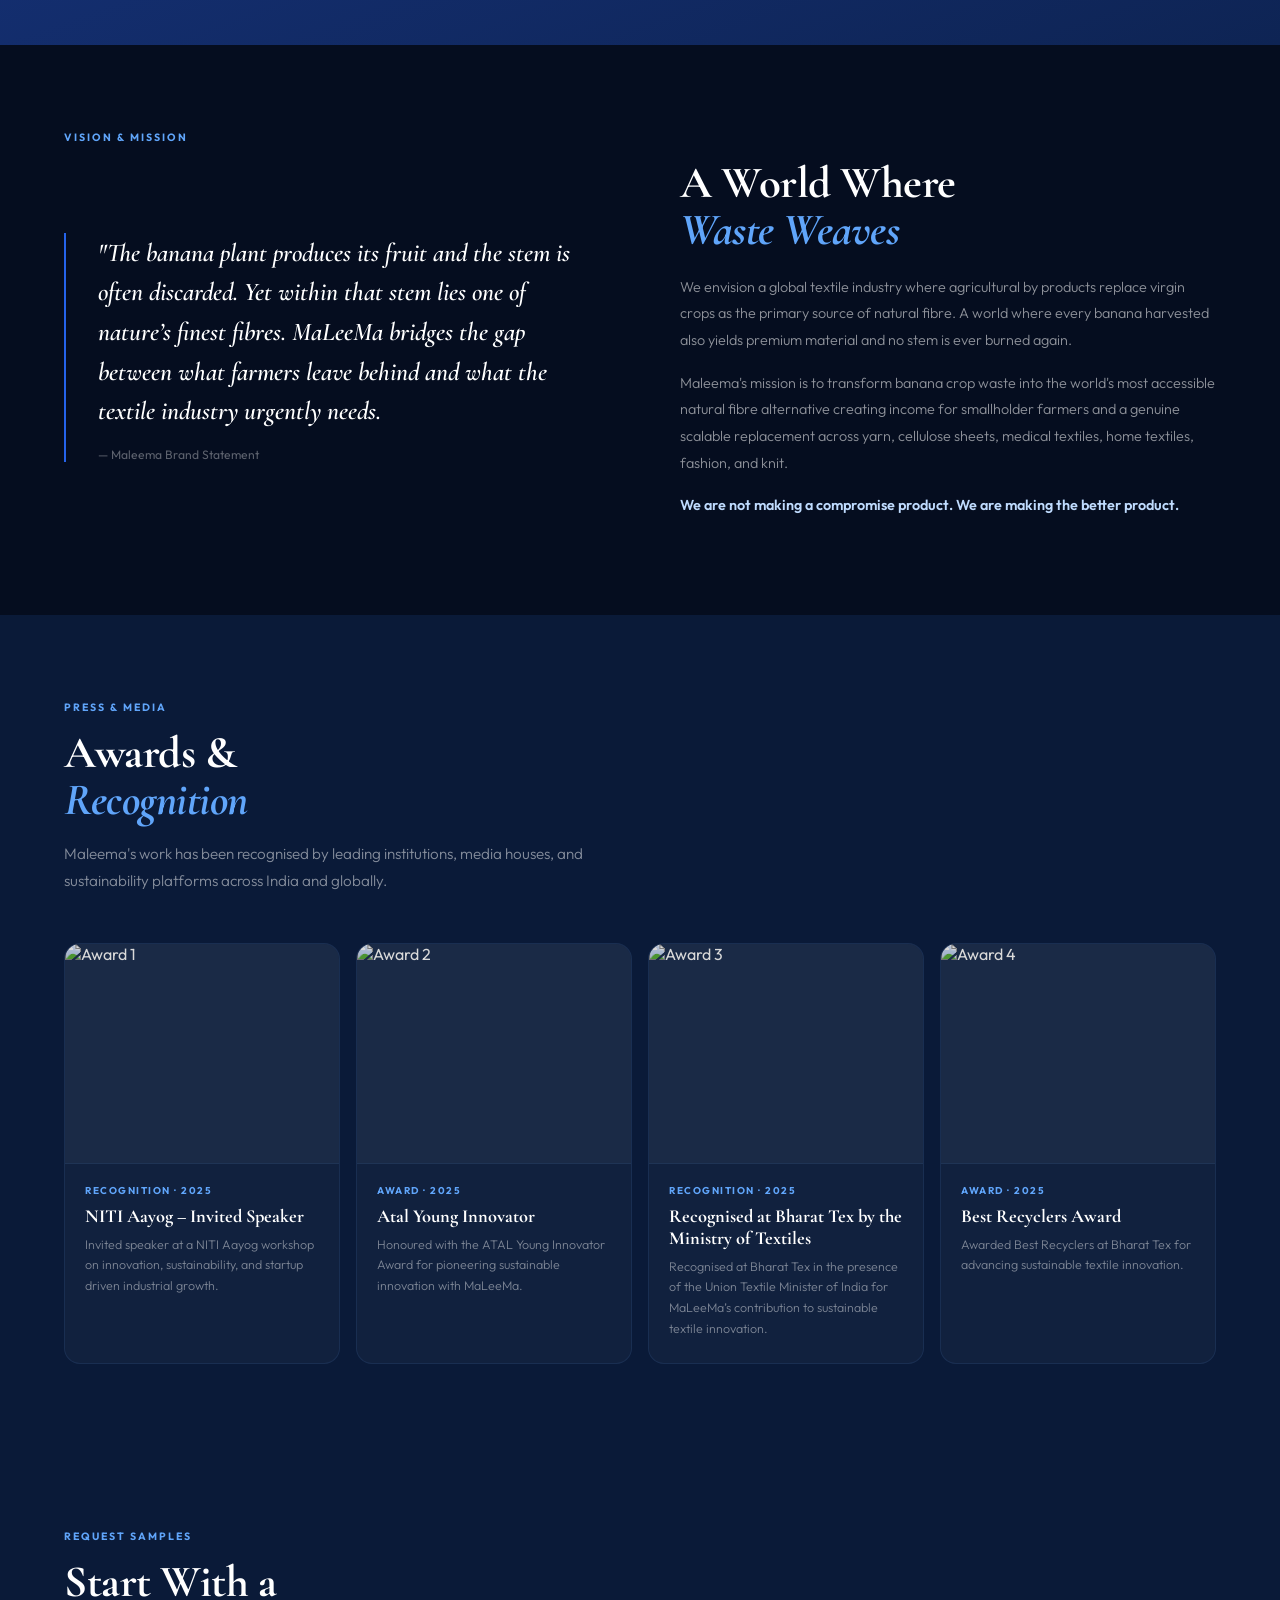
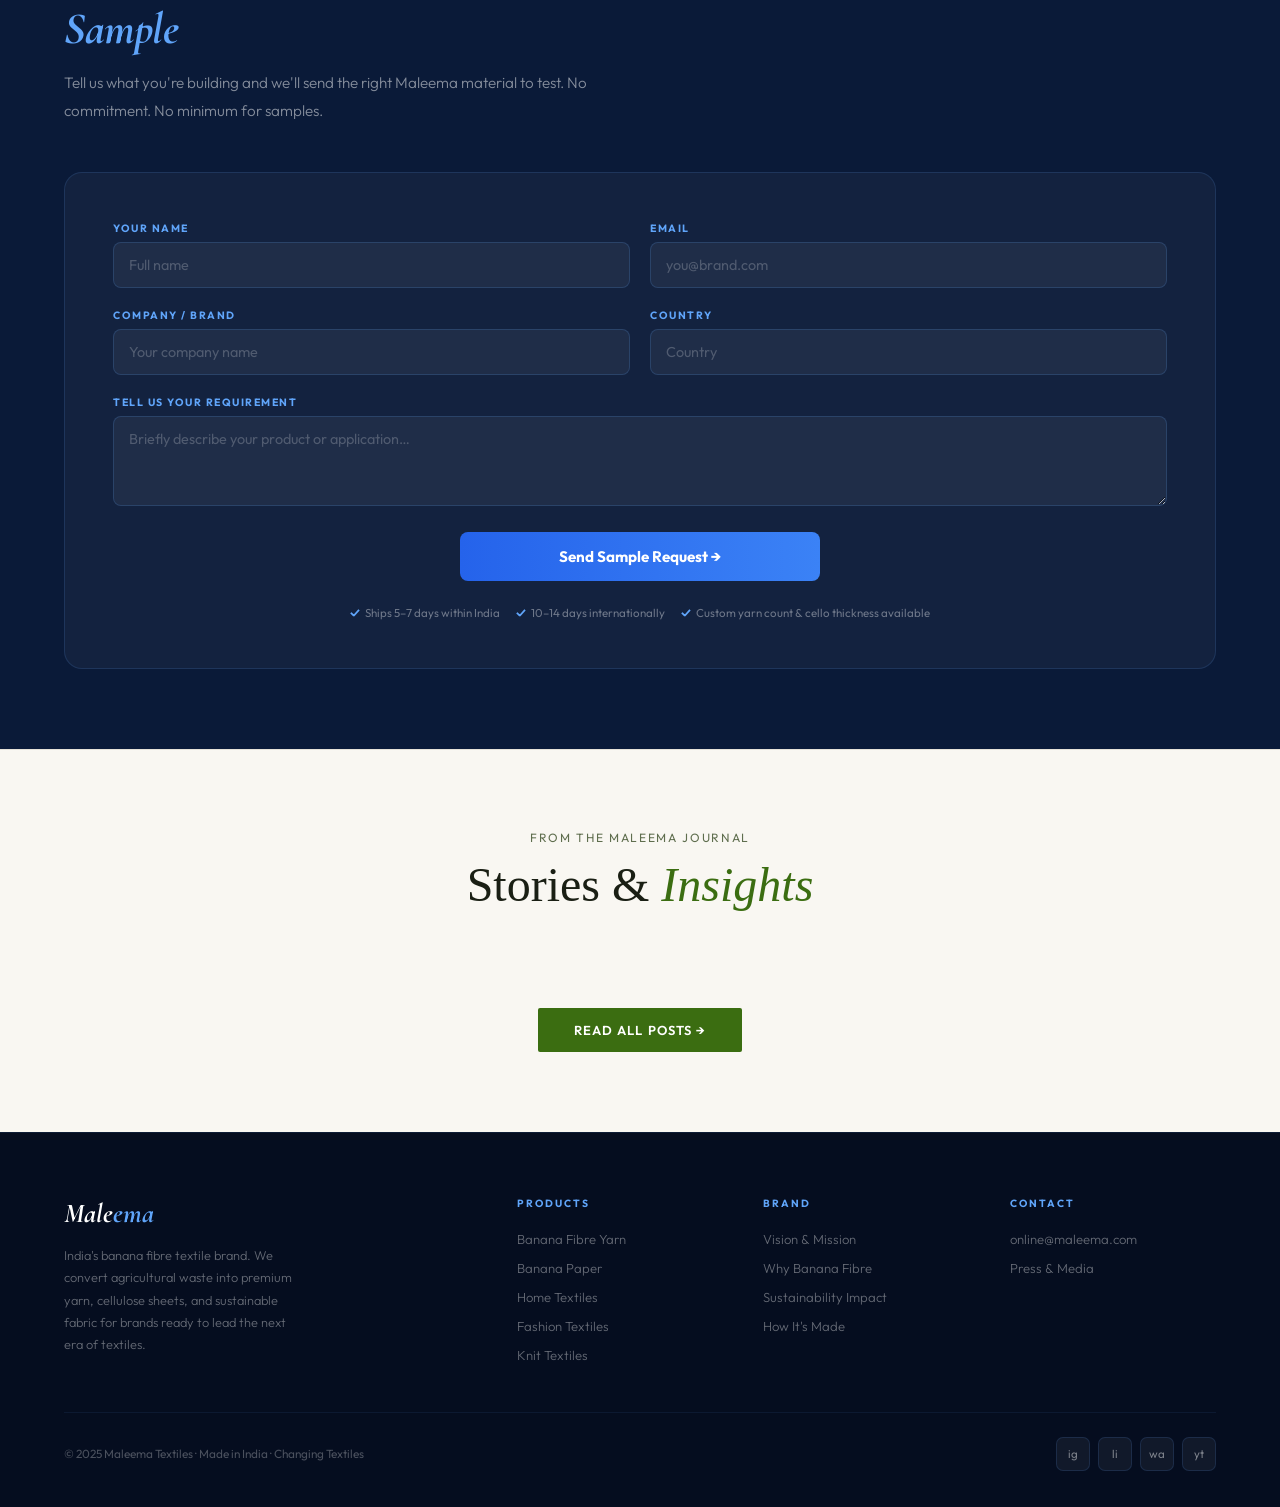
==== commit 35bb0505: "Update index.html" ====
--- a/index.html
+++ b/index.html
@@ -448,8 +448,10 @@
 <section style="background:var(--deep);">
   <div class="section-inner" style="text-align:center; padding-bottom:0;">
     <div class="eyebrow" style="justify-content:center;">Recognised by</div>
-    <h2 class="shead" style="text-align:center;">Incubated by <em>IIT Madras</em></h2>
-    <p class="sdesc" style="margin-left:auto; margin-right:auto; text-align:center;">
+    <h2 class="shead" style="text-align:center; color:#ffffff; font-size:clamp(2.4rem,4vw,4rem); font-weight:700;">
+      🎓 Incubated by <em style="color:var(--sky); font-style:italic;">IIT Madras</em> — India's #1 Ranked Institution
+    </h2>
+    <p style="color:#ffffff; font-size:1.05rem; line-height:1.85; max-width:620px; margin:16px auto 0 auto; text-align:center; opacity:0.75; font-weight:300;">
       Maleema is proudly incubated at IIT Madras — India's #1 ranked institution — validating our breakthrough in transforming banana crop waste into premium sustainable textiles.
     </p>
   </div>
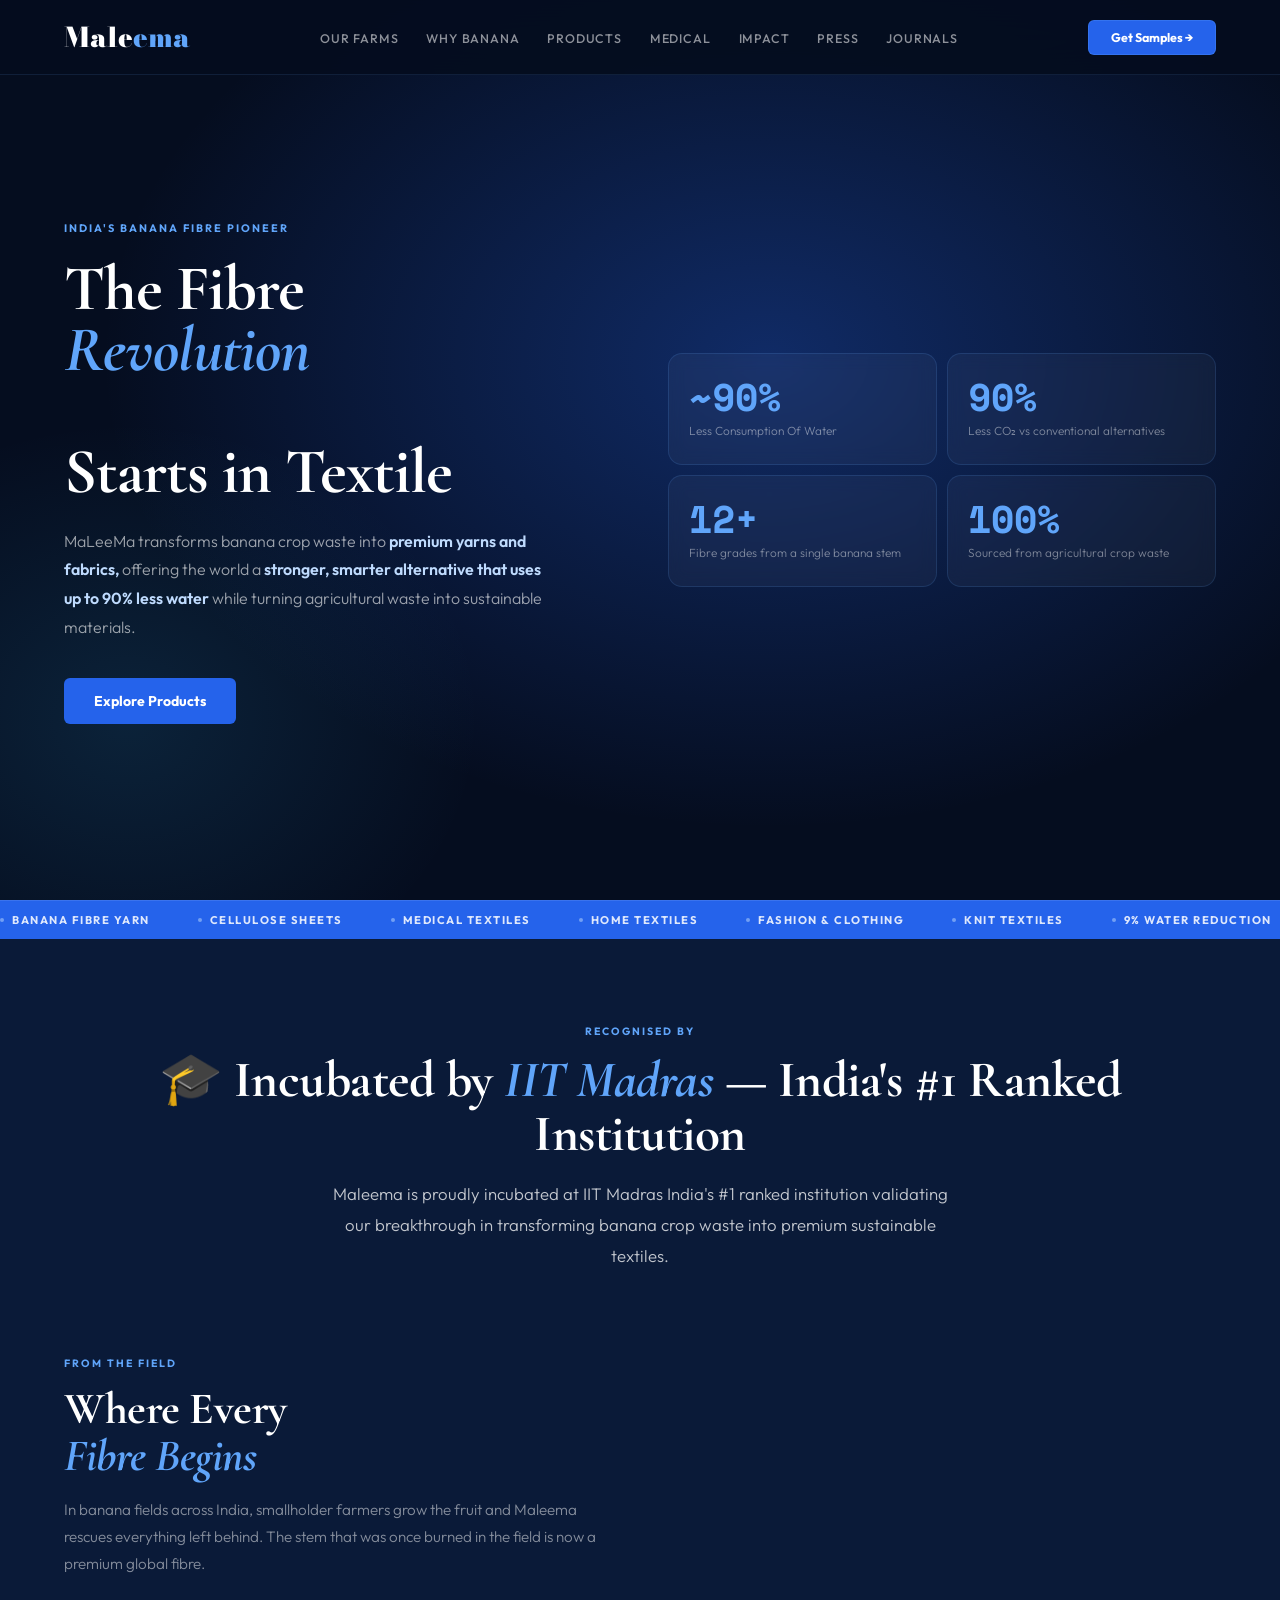
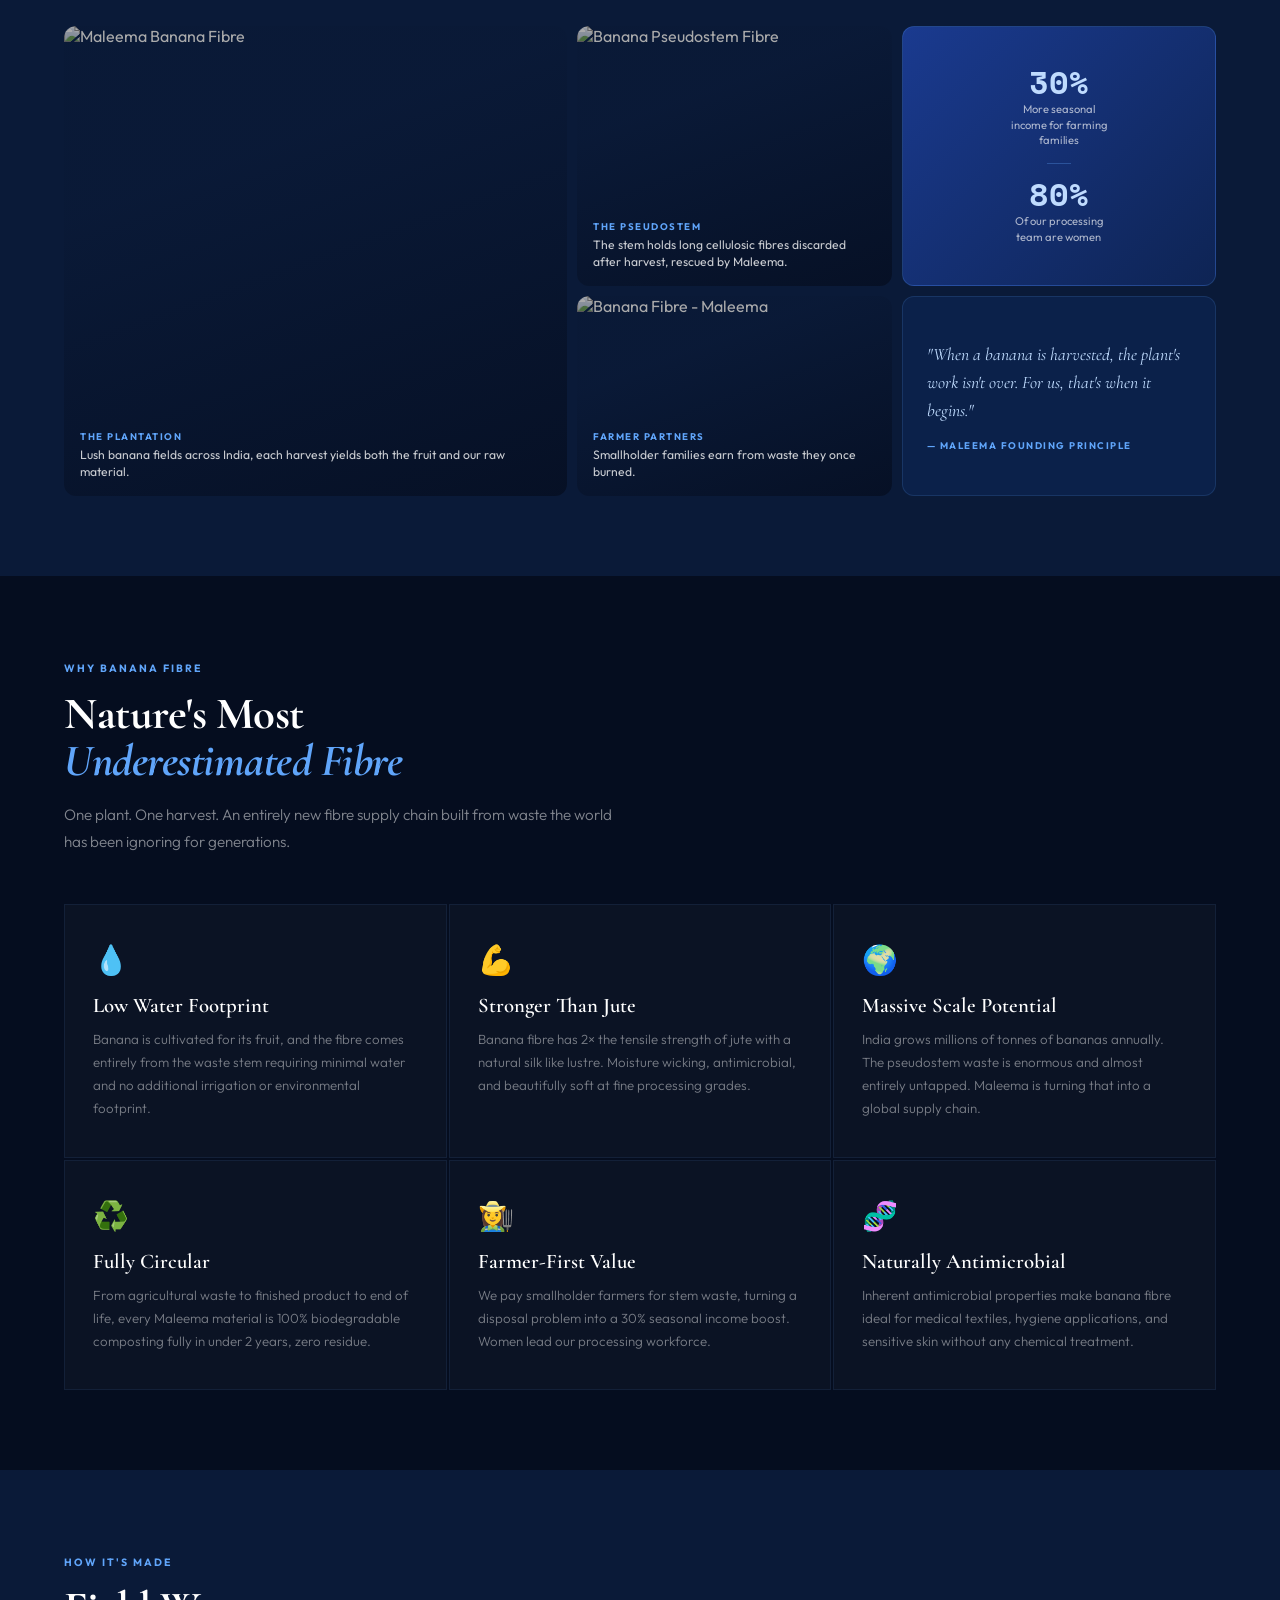
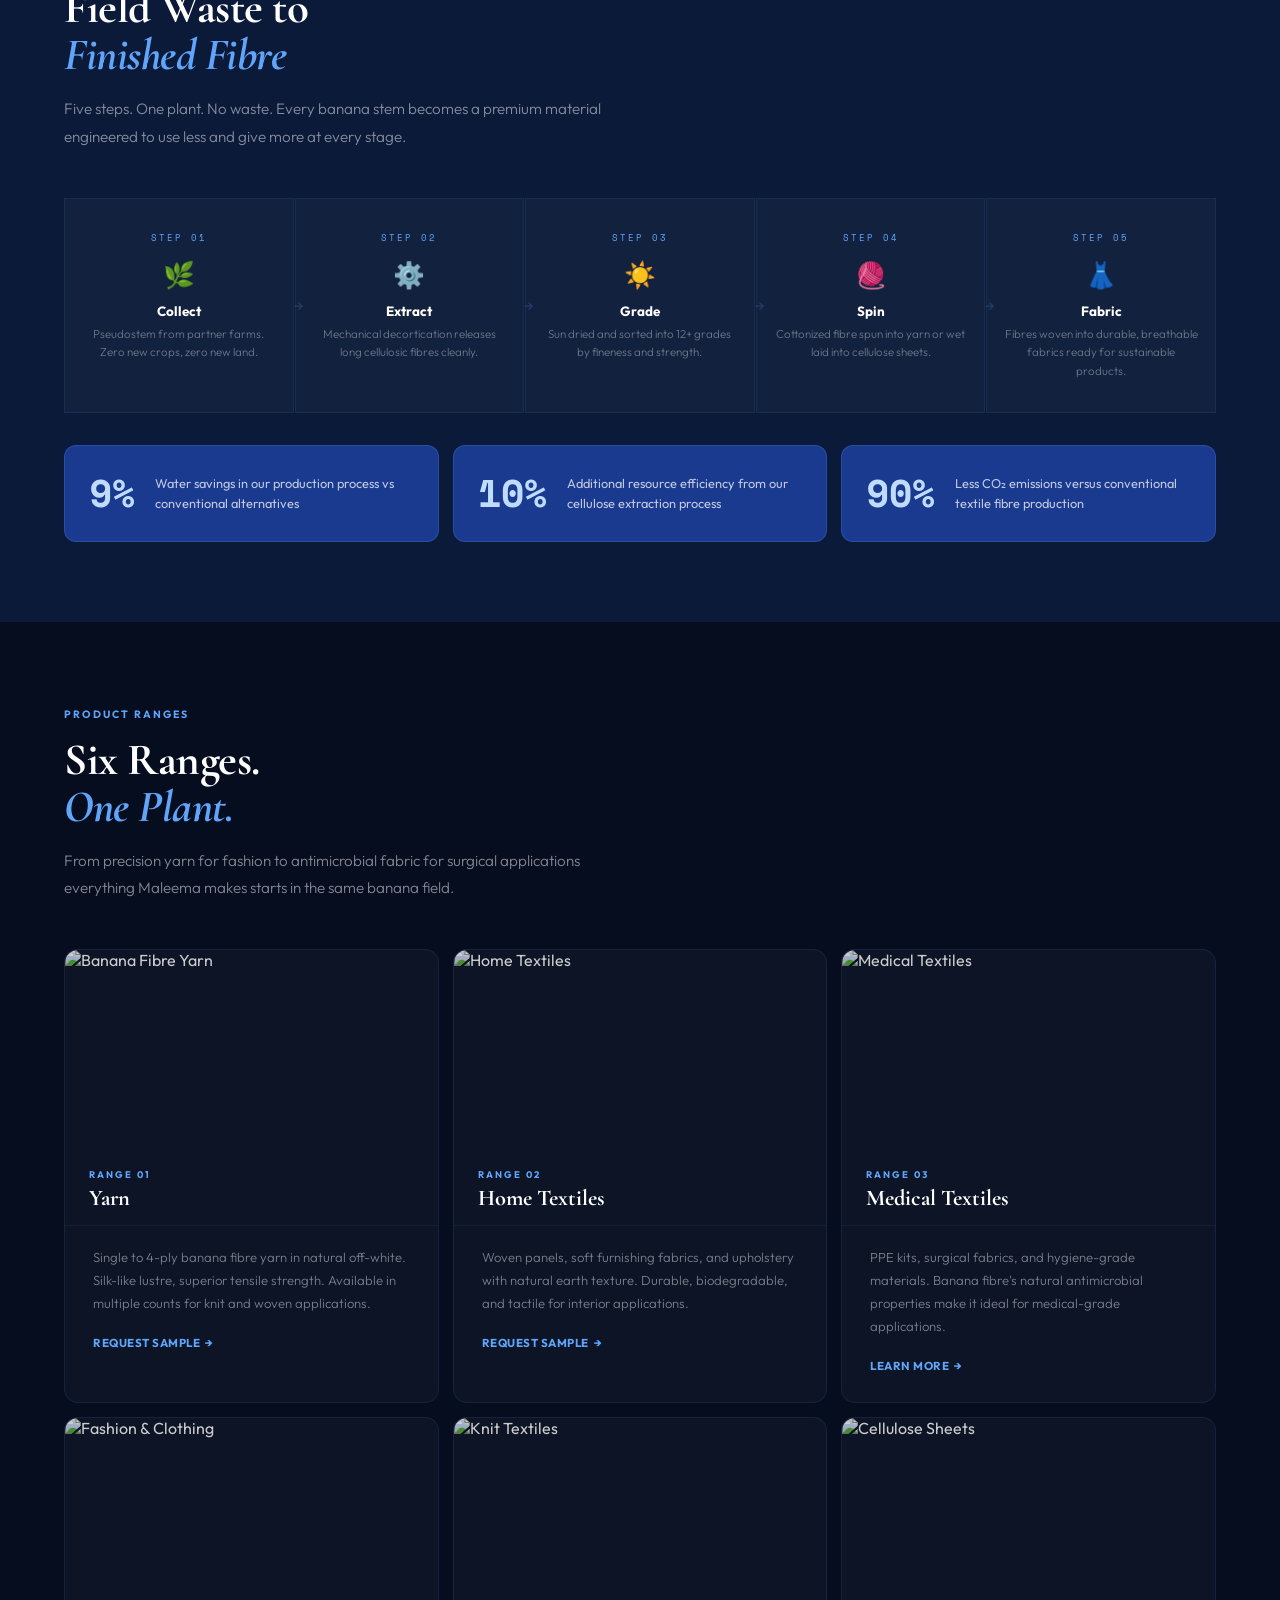
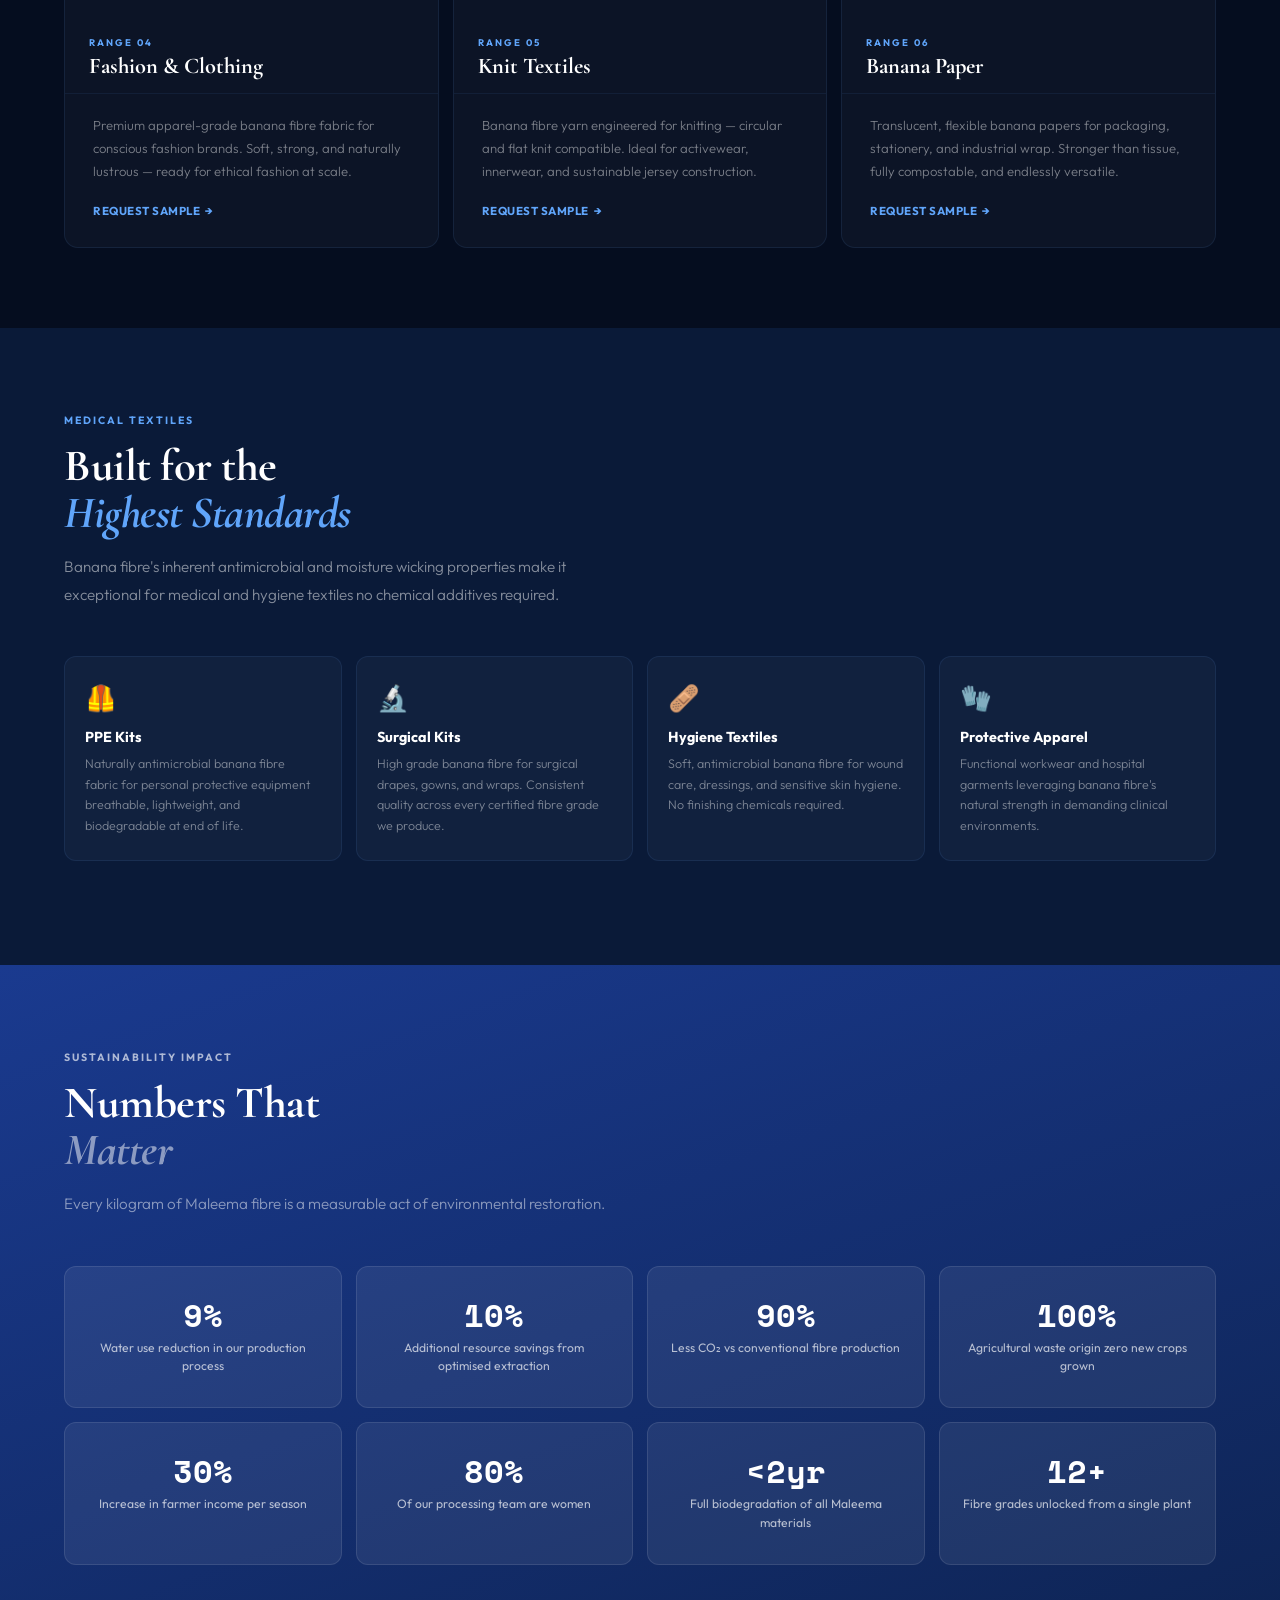
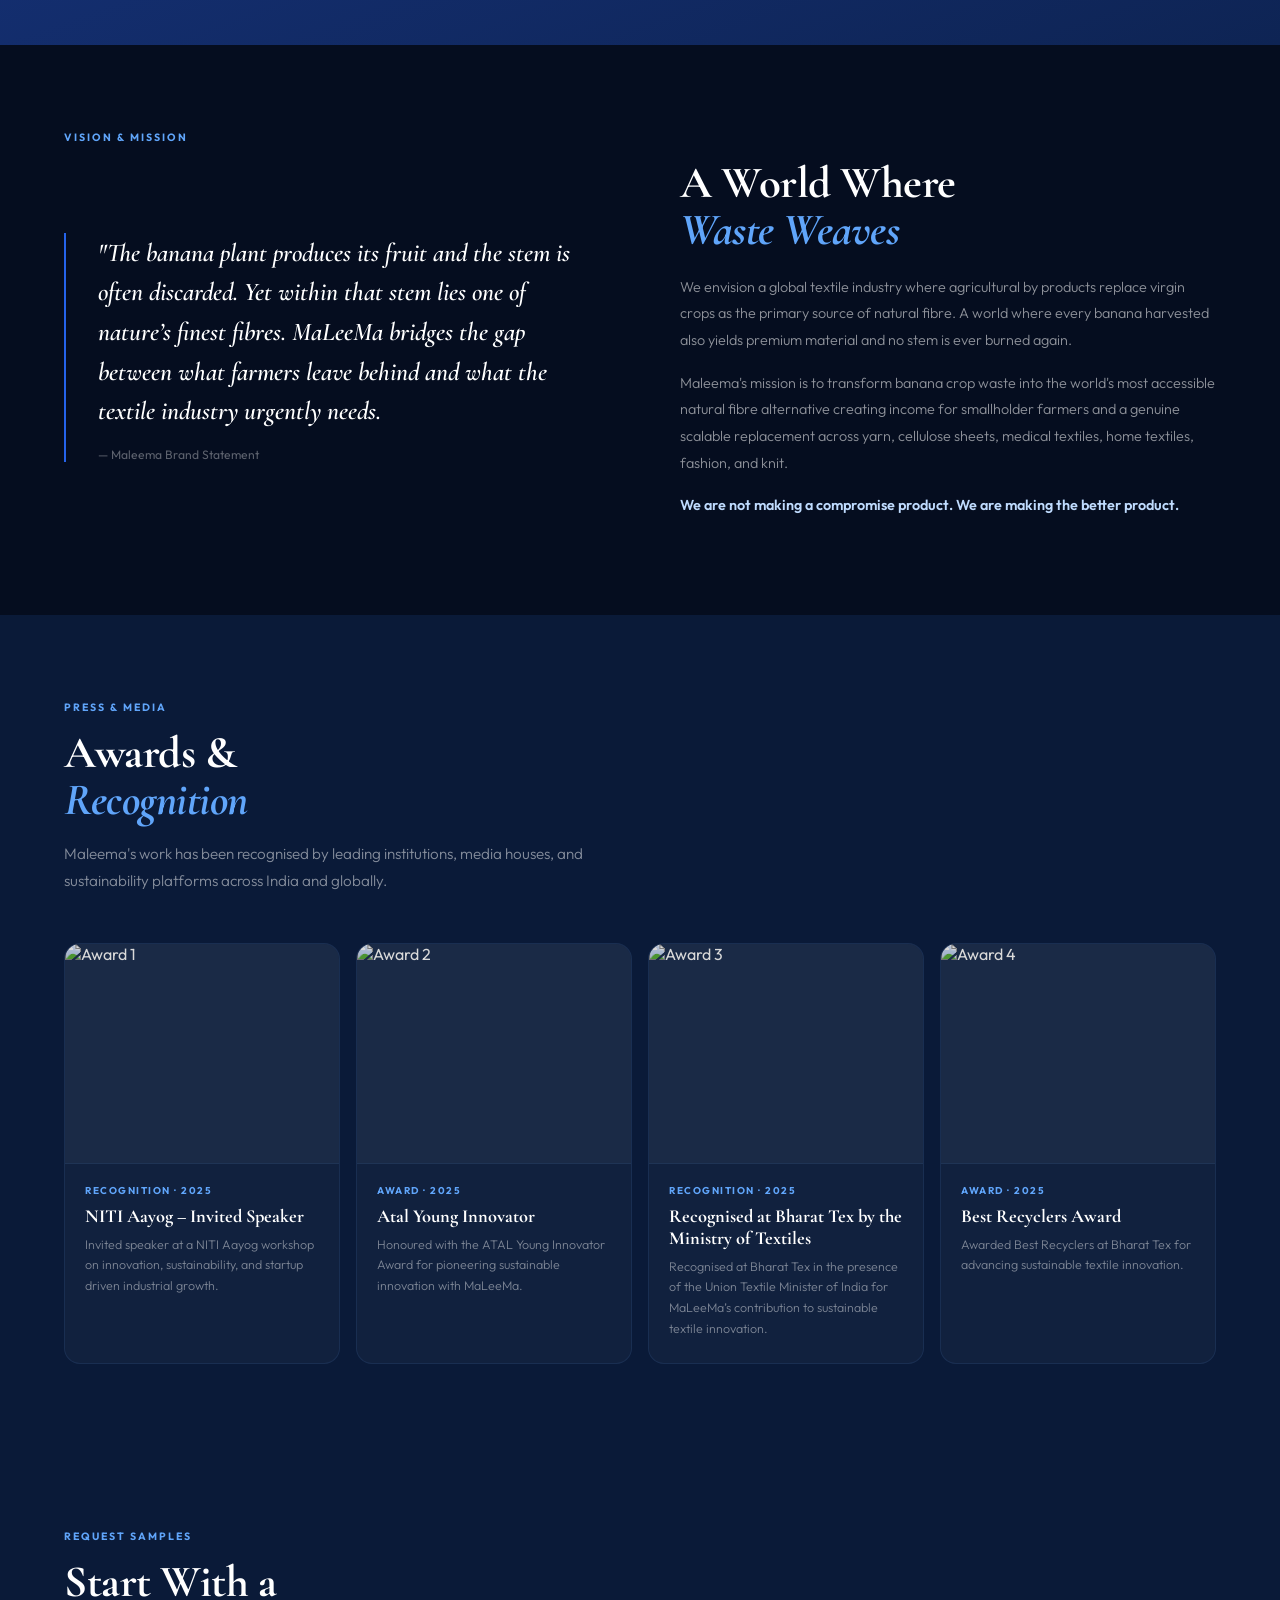
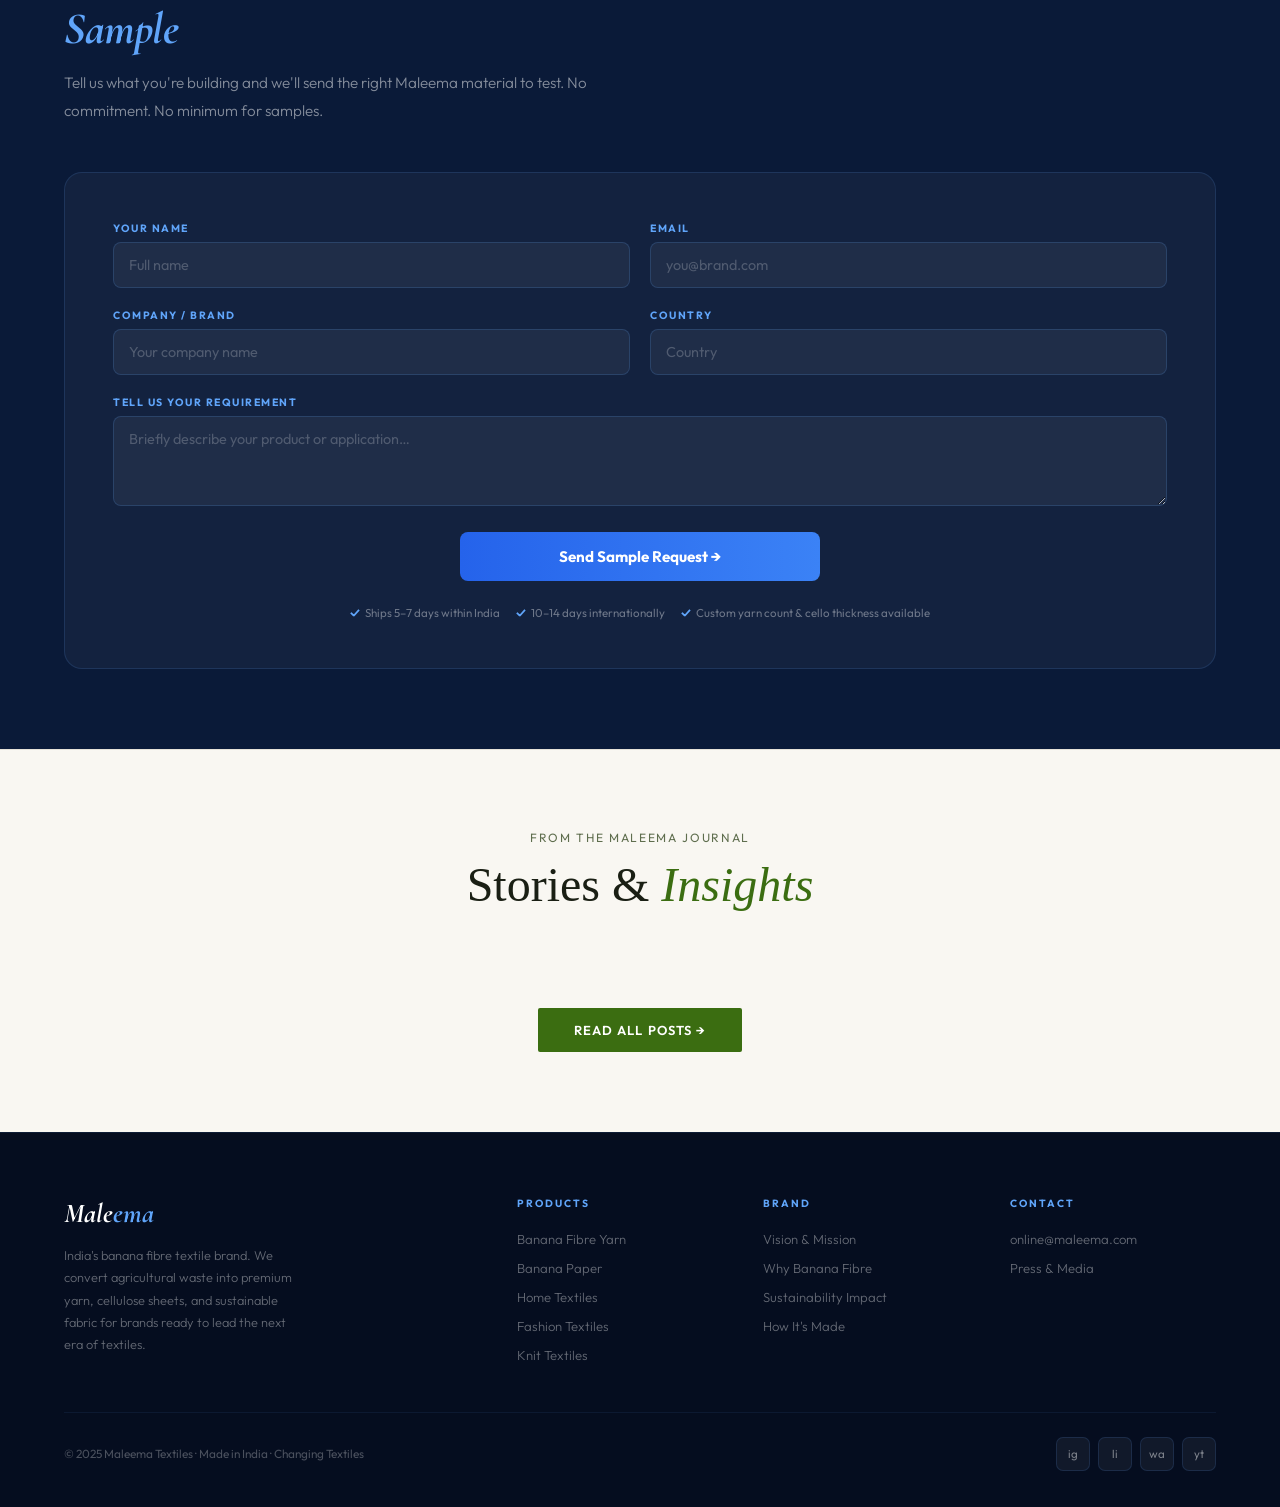
==== commit 0f9331b4: "Update index.html" ====
--- a/index.html
+++ b/index.html
@@ -452,7 +452,7 @@
       🎓 Incubated by <em style="color:var(--sky); font-style:italic;">IIT Madras</em> — India's #1 Ranked Institution
     </h2>
     <p style="color:#ffffff; font-size:1.05rem; line-height:1.85; max-width:620px; margin:16px auto 0 auto; text-align:center; opacity:0.75; font-weight:300;">
-      Maleema is proudly incubated at IIT Madras — India's #1 ranked institution — validating our breakthrough in transforming banana crop waste into premium sustainable textiles.
+      Maleema is proudly incubated at IIT Madras India's #1 ranked institution validating our breakthrough in transforming banana crop waste into premium sustainable textiles.
     </p>
   </div>
 </section>
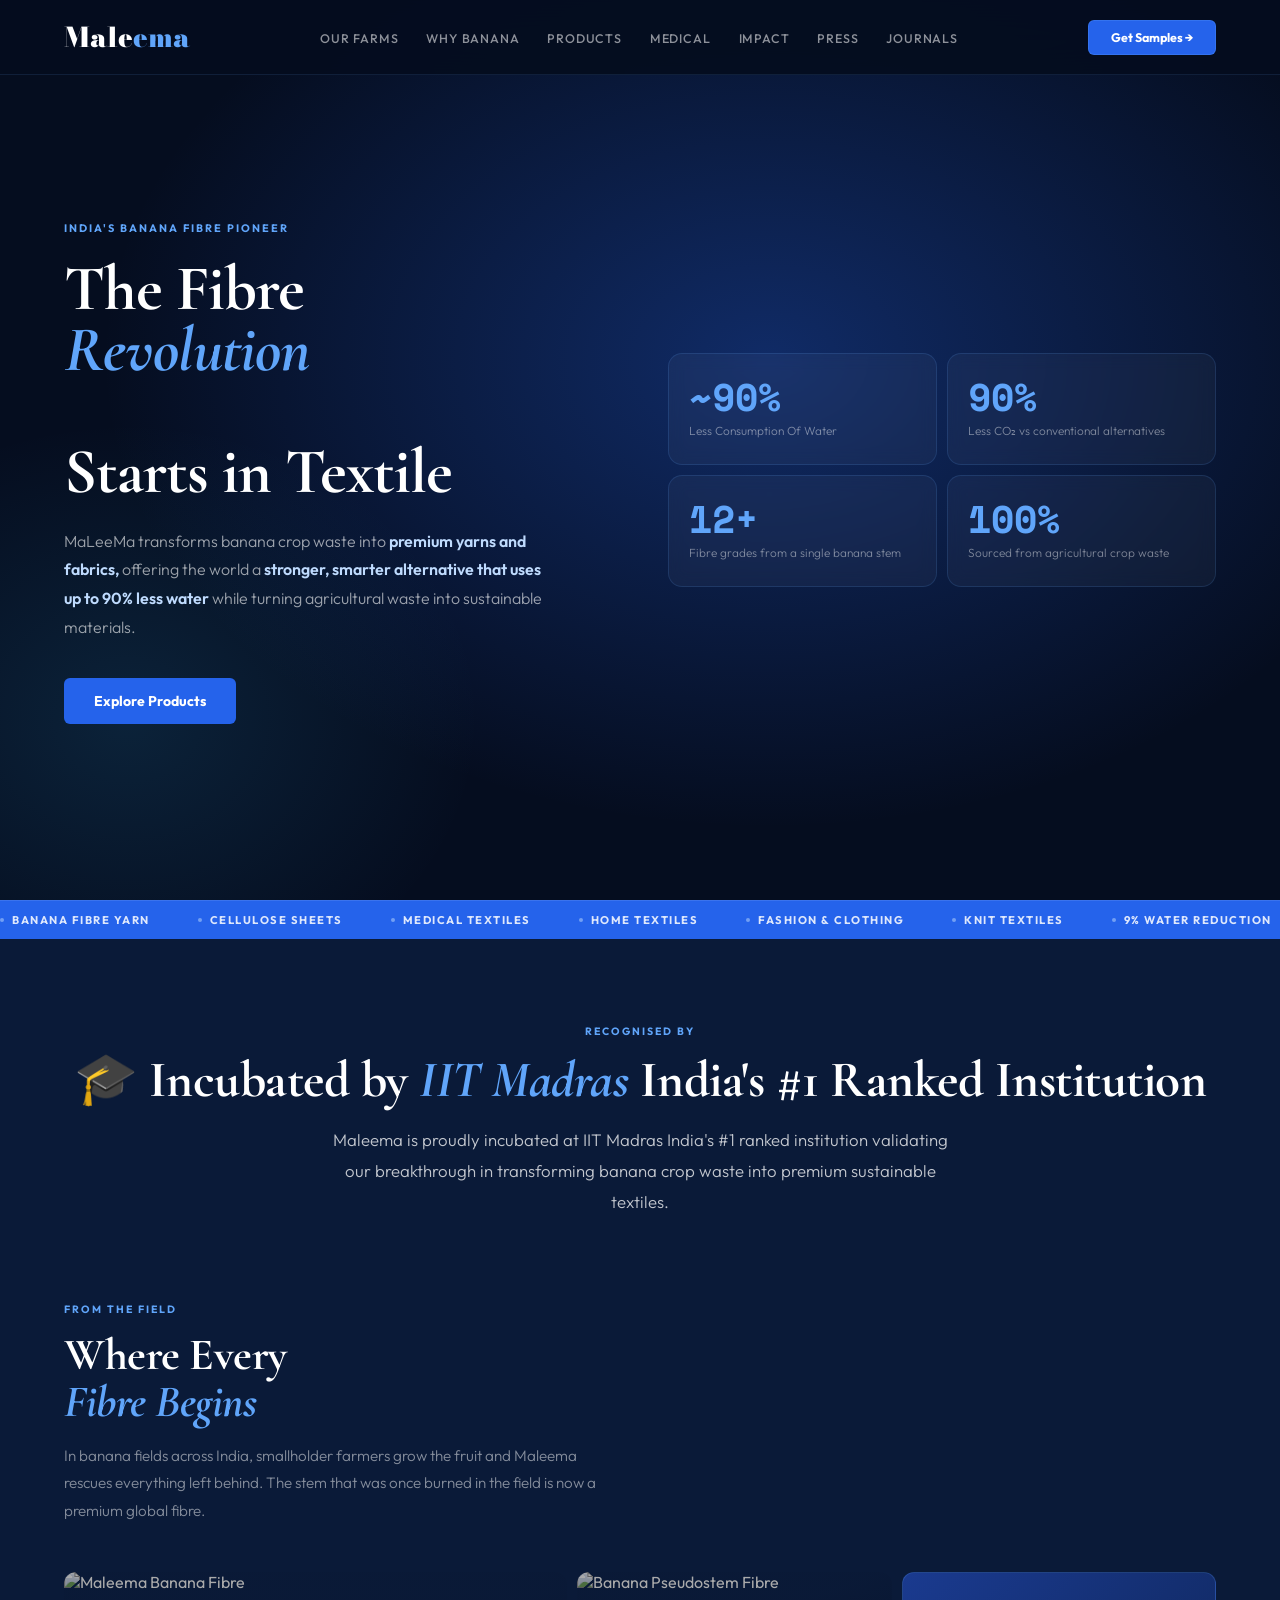
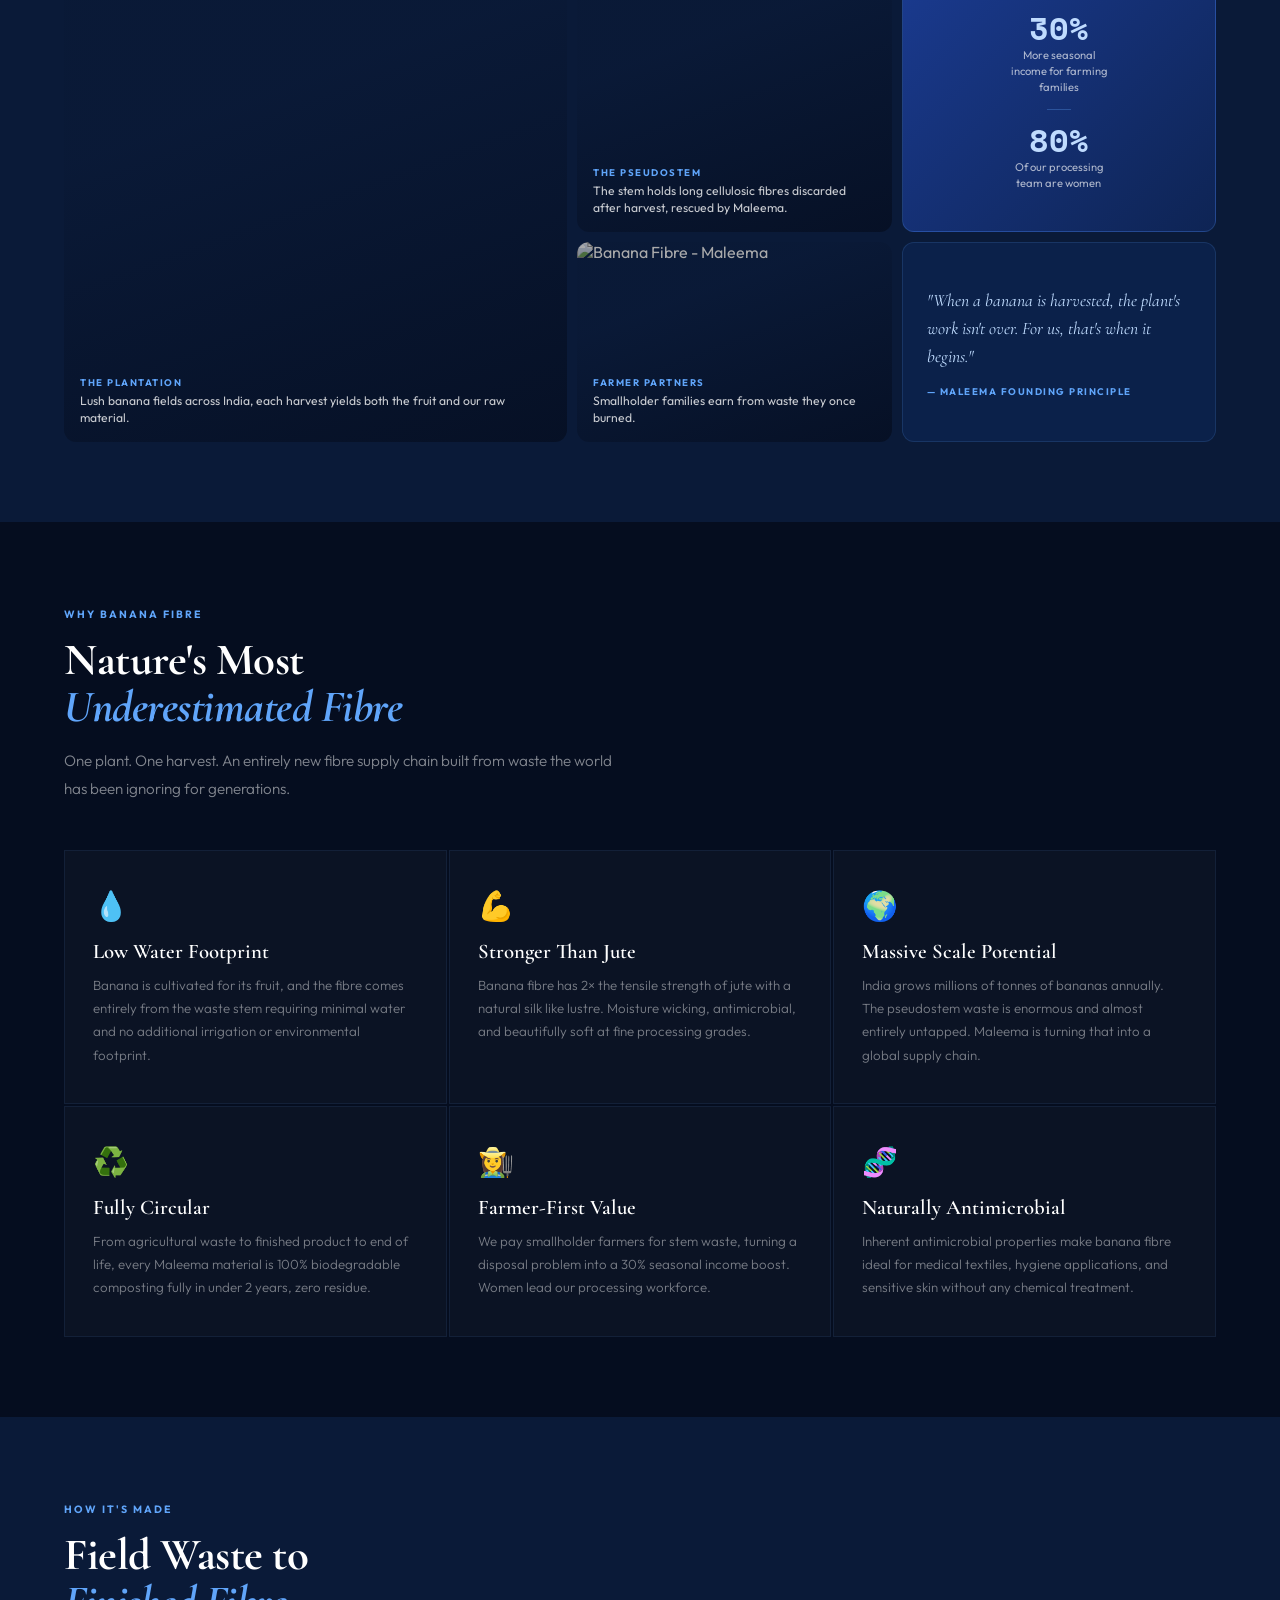
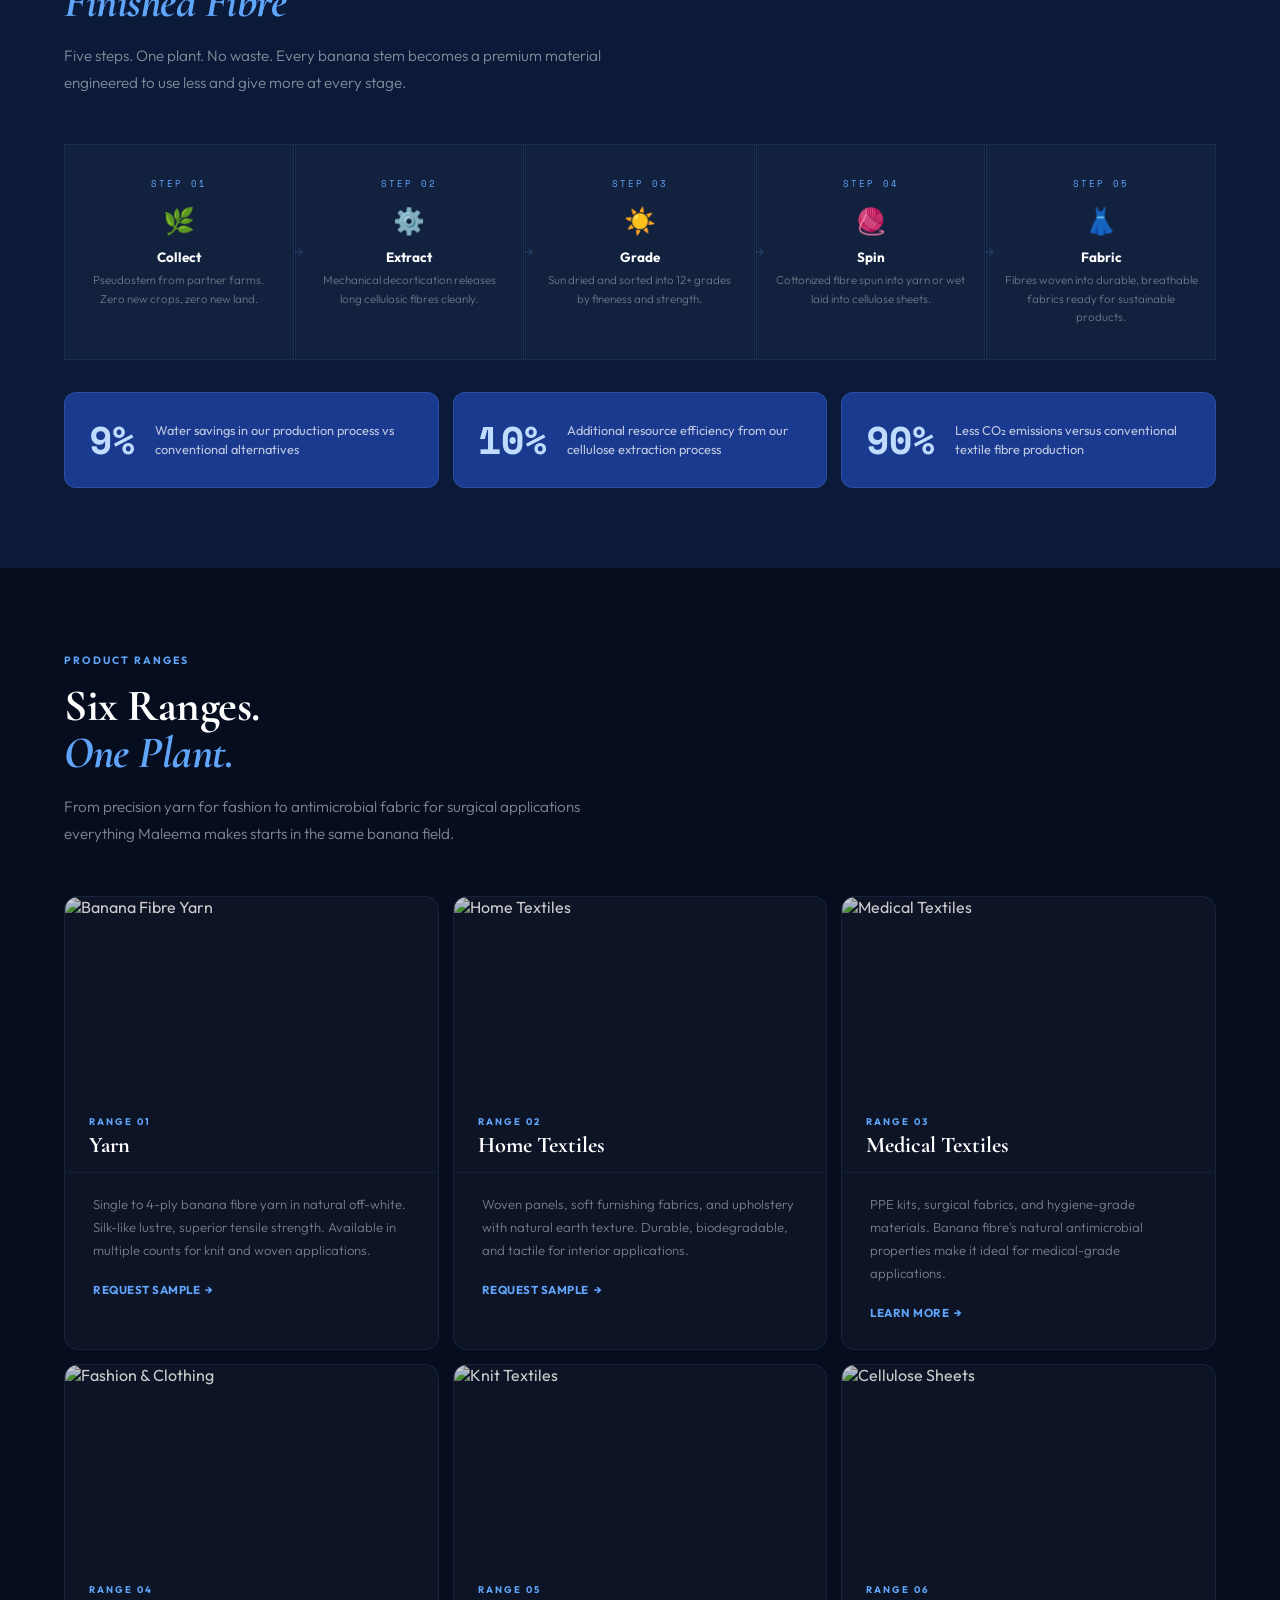
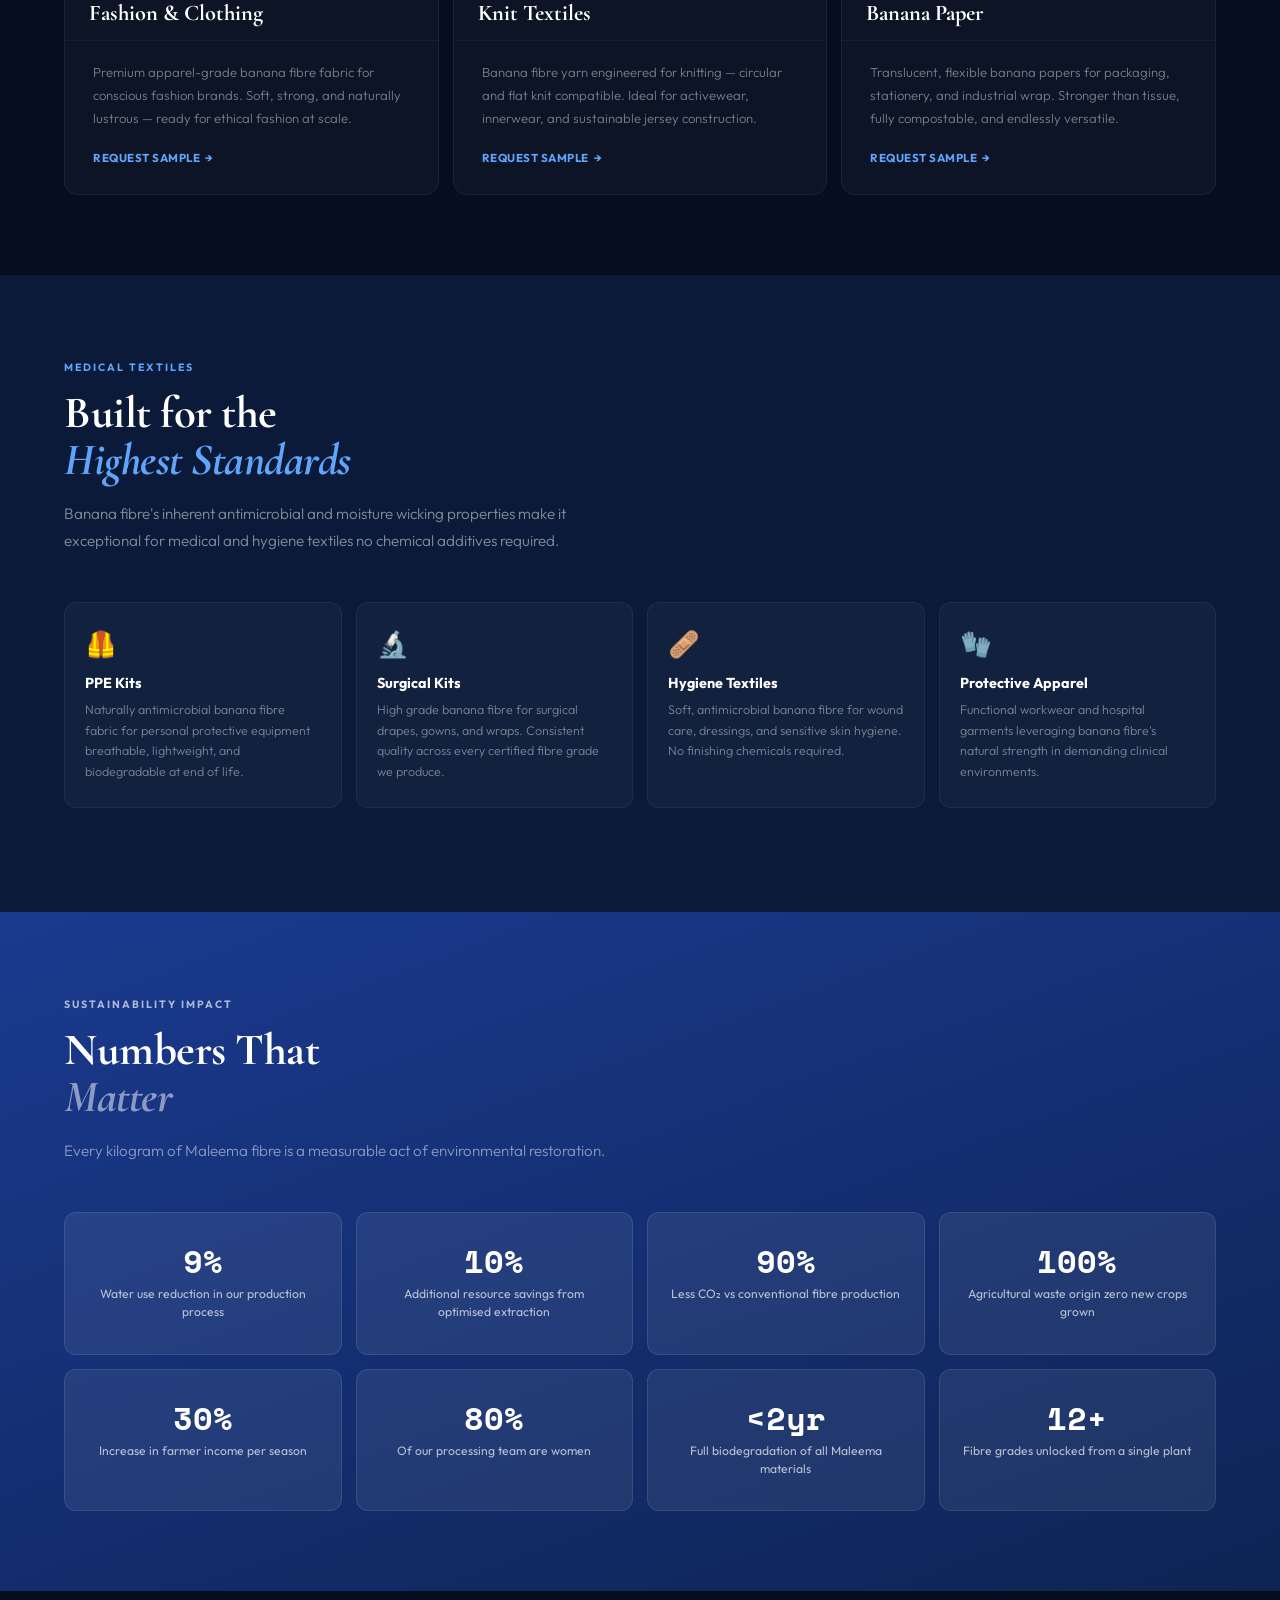
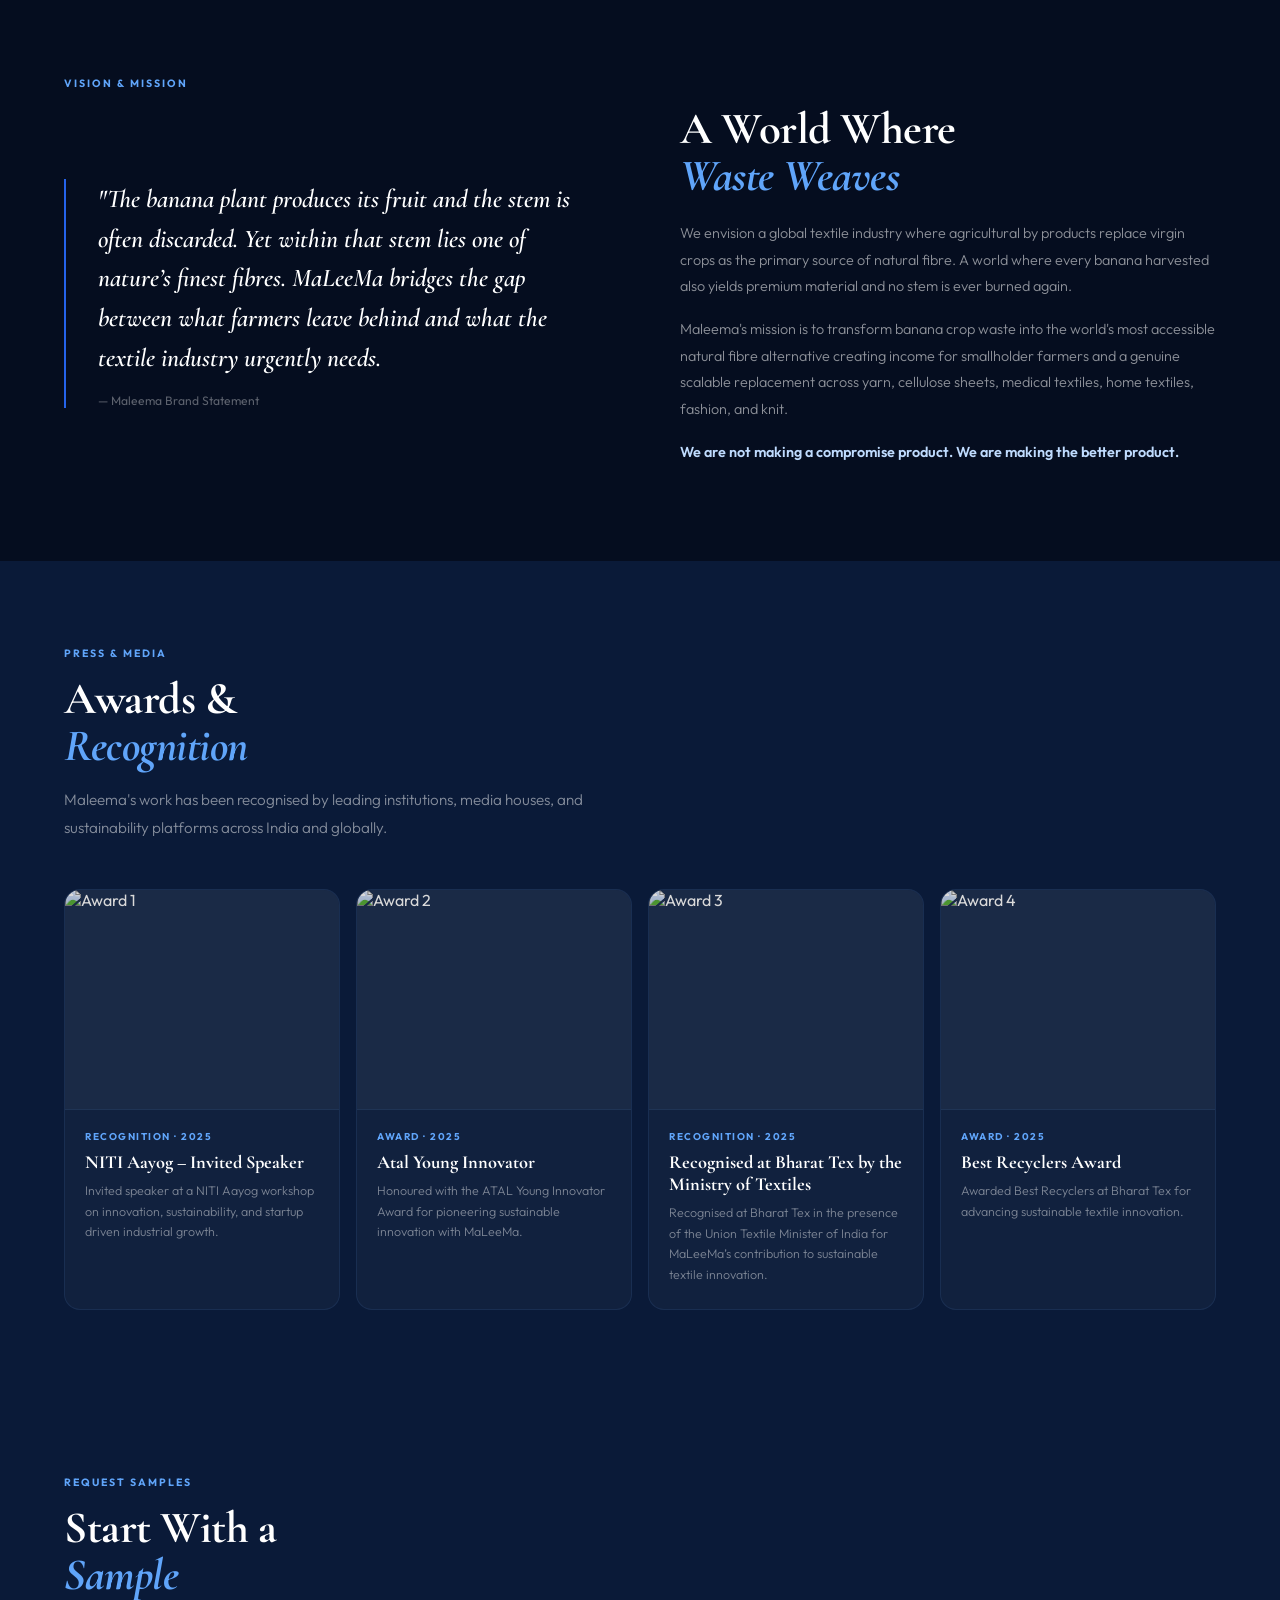
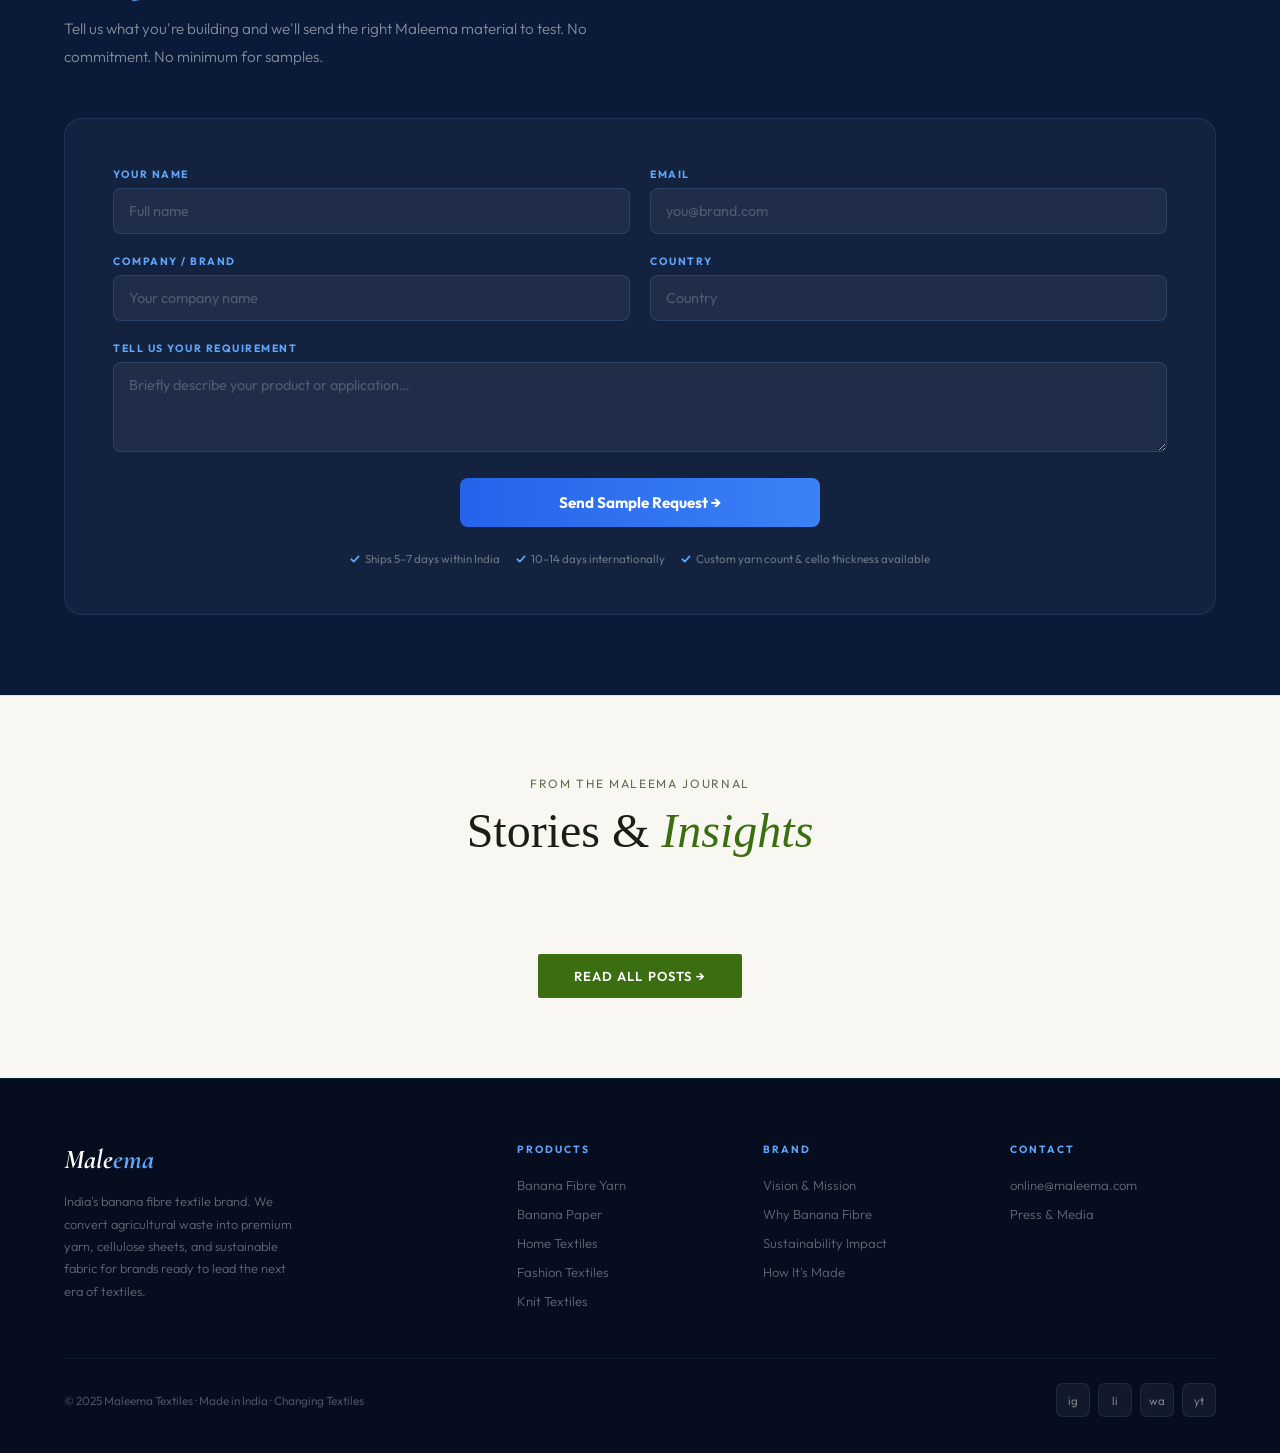
==== commit 33358f71: "Update index.html" ====
--- a/index.html
+++ b/index.html
@@ -449,7 +449,7 @@
   <div class="section-inner" style="text-align:center; padding-bottom:0;">
     <div class="eyebrow" style="justify-content:center;">Recognised by</div>
     <h2 class="shead" style="text-align:center; color:#ffffff; font-size:clamp(2.4rem,4vw,4rem); font-weight:700;">
-      🎓 Incubated by <em style="color:var(--sky); font-style:italic;">IIT Madras</em> — India's #1 Ranked Institution
+      🎓 Incubated by <em style="color:var(--sky); font-style:italic;">IIT Madras</em> India's #1 Ranked Institution
     </h2>
     <p style="color:#ffffff; font-size:1.05rem; line-height:1.85; max-width:620px; margin:16px auto 0 auto; text-align:center; opacity:0.75; font-weight:300;">
       Maleema is proudly incubated at IIT Madras India's #1 ranked institution validating our breakthrough in transforming banana crop waste into premium sustainable textiles.
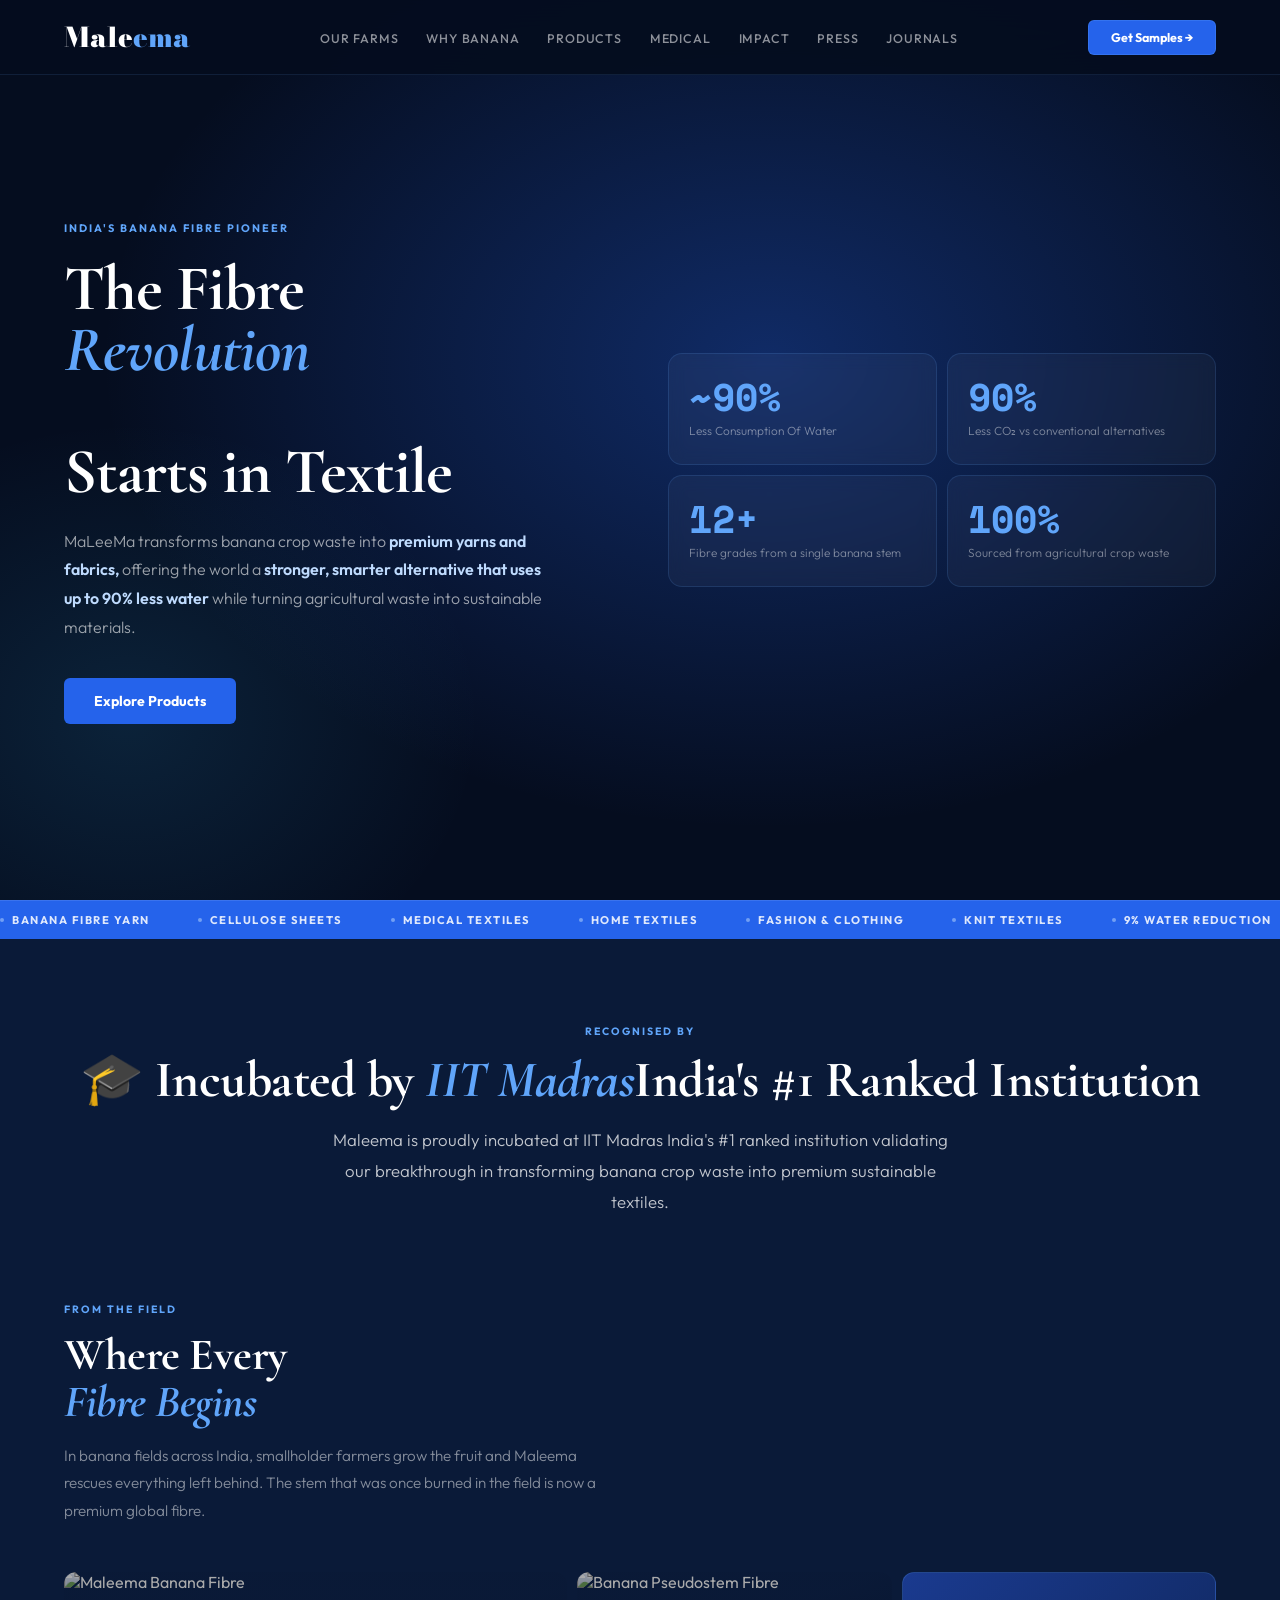
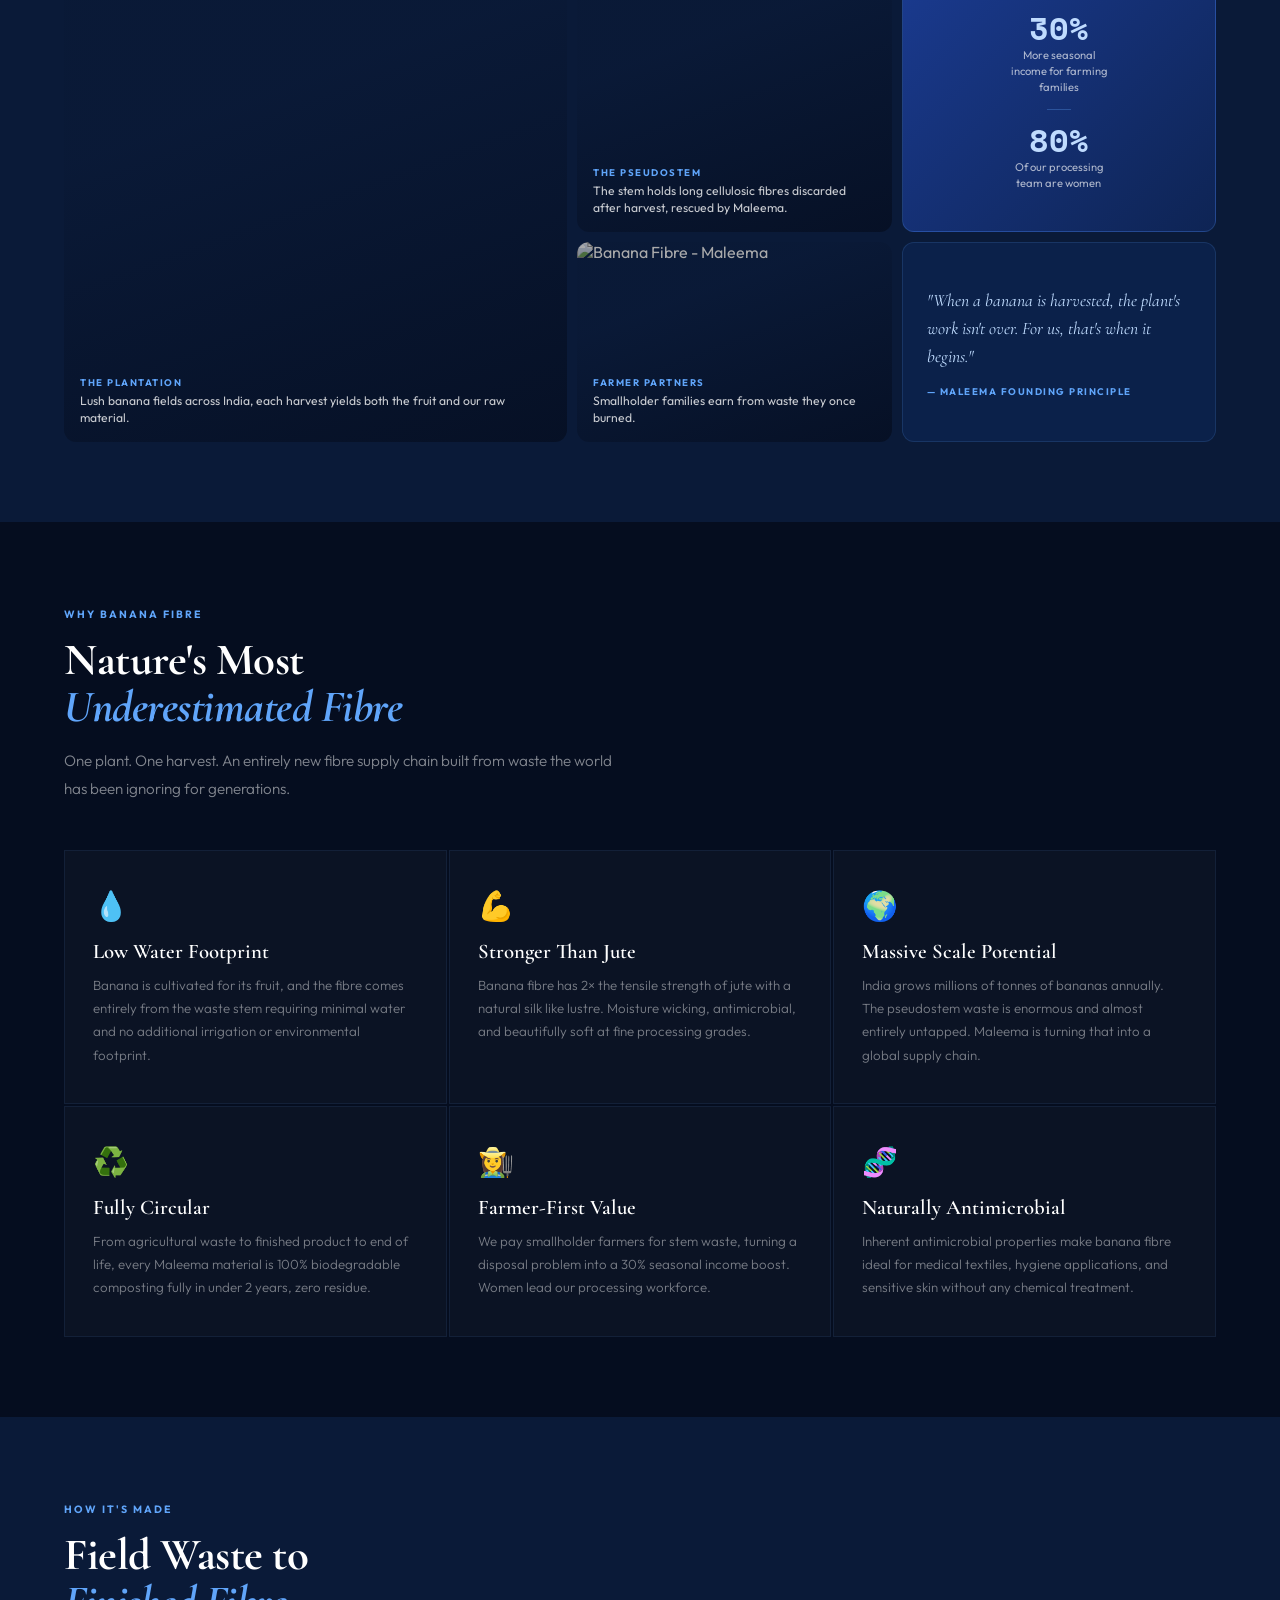
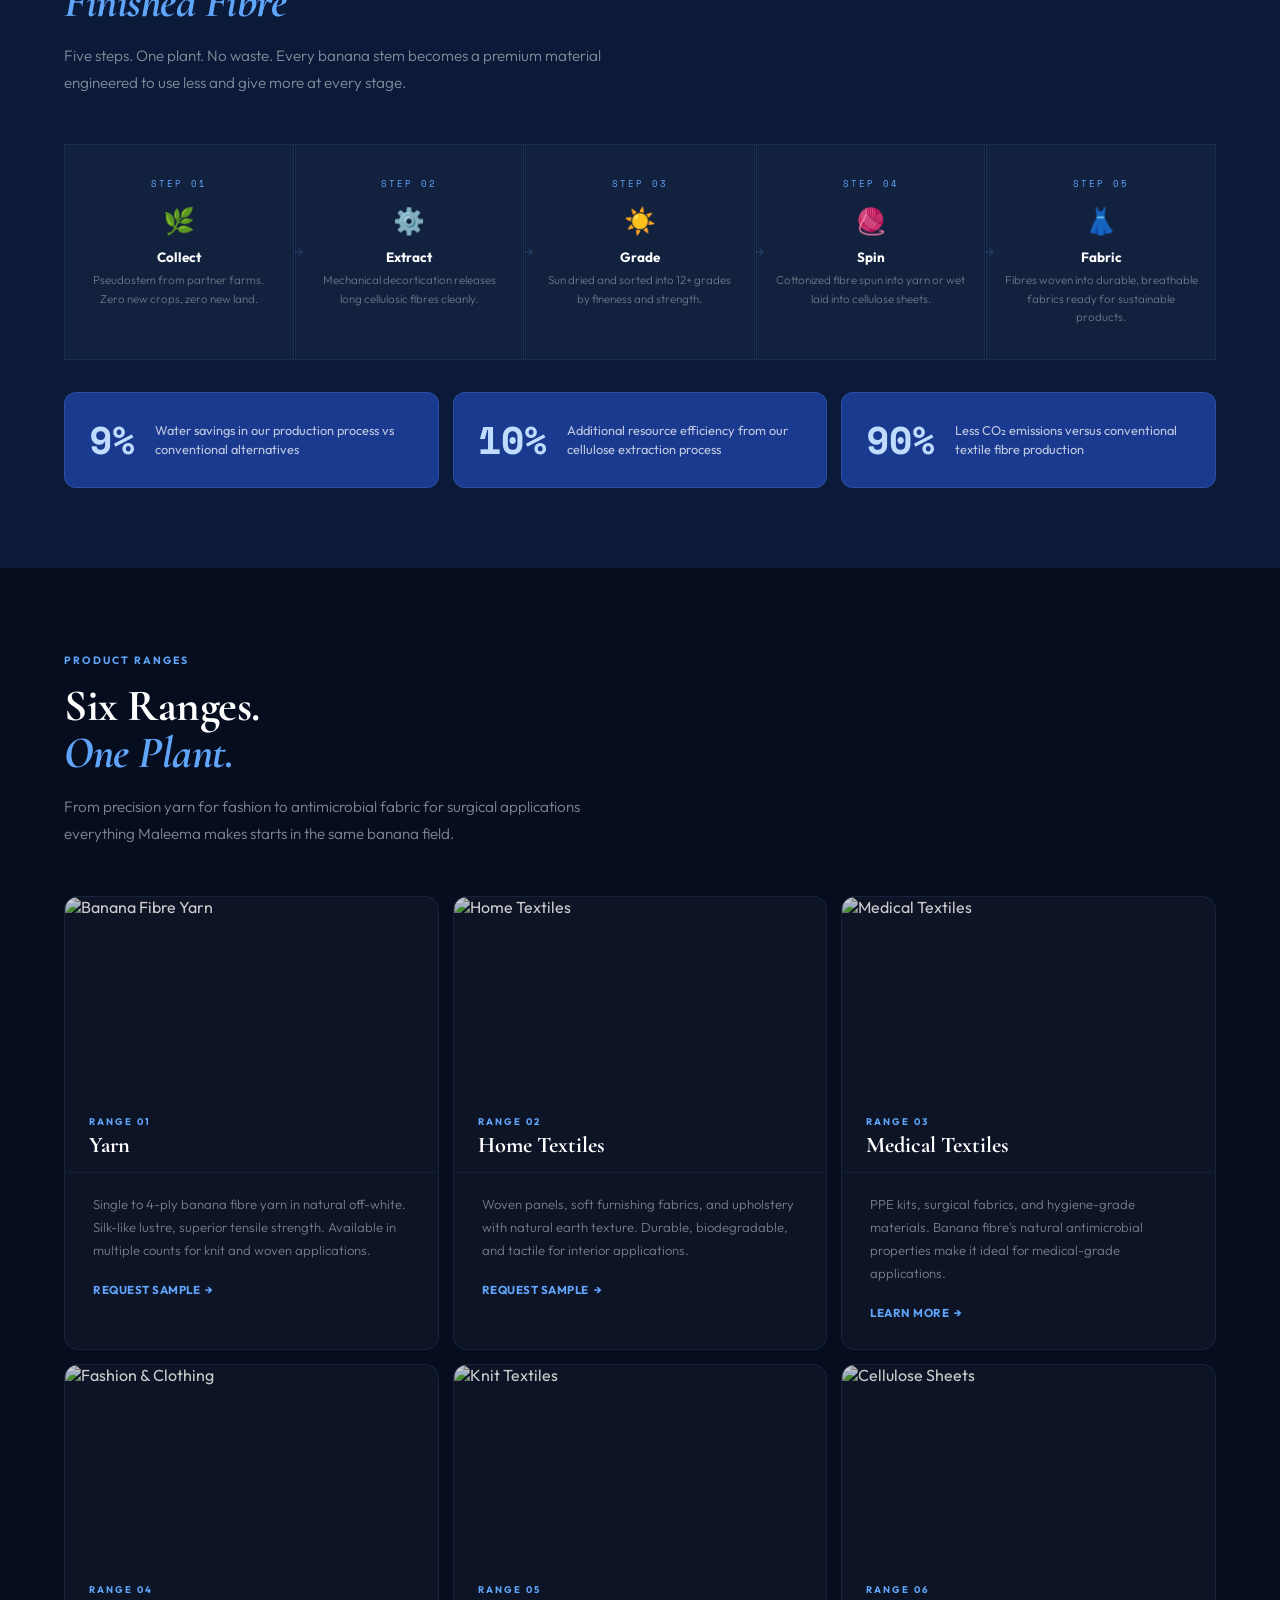
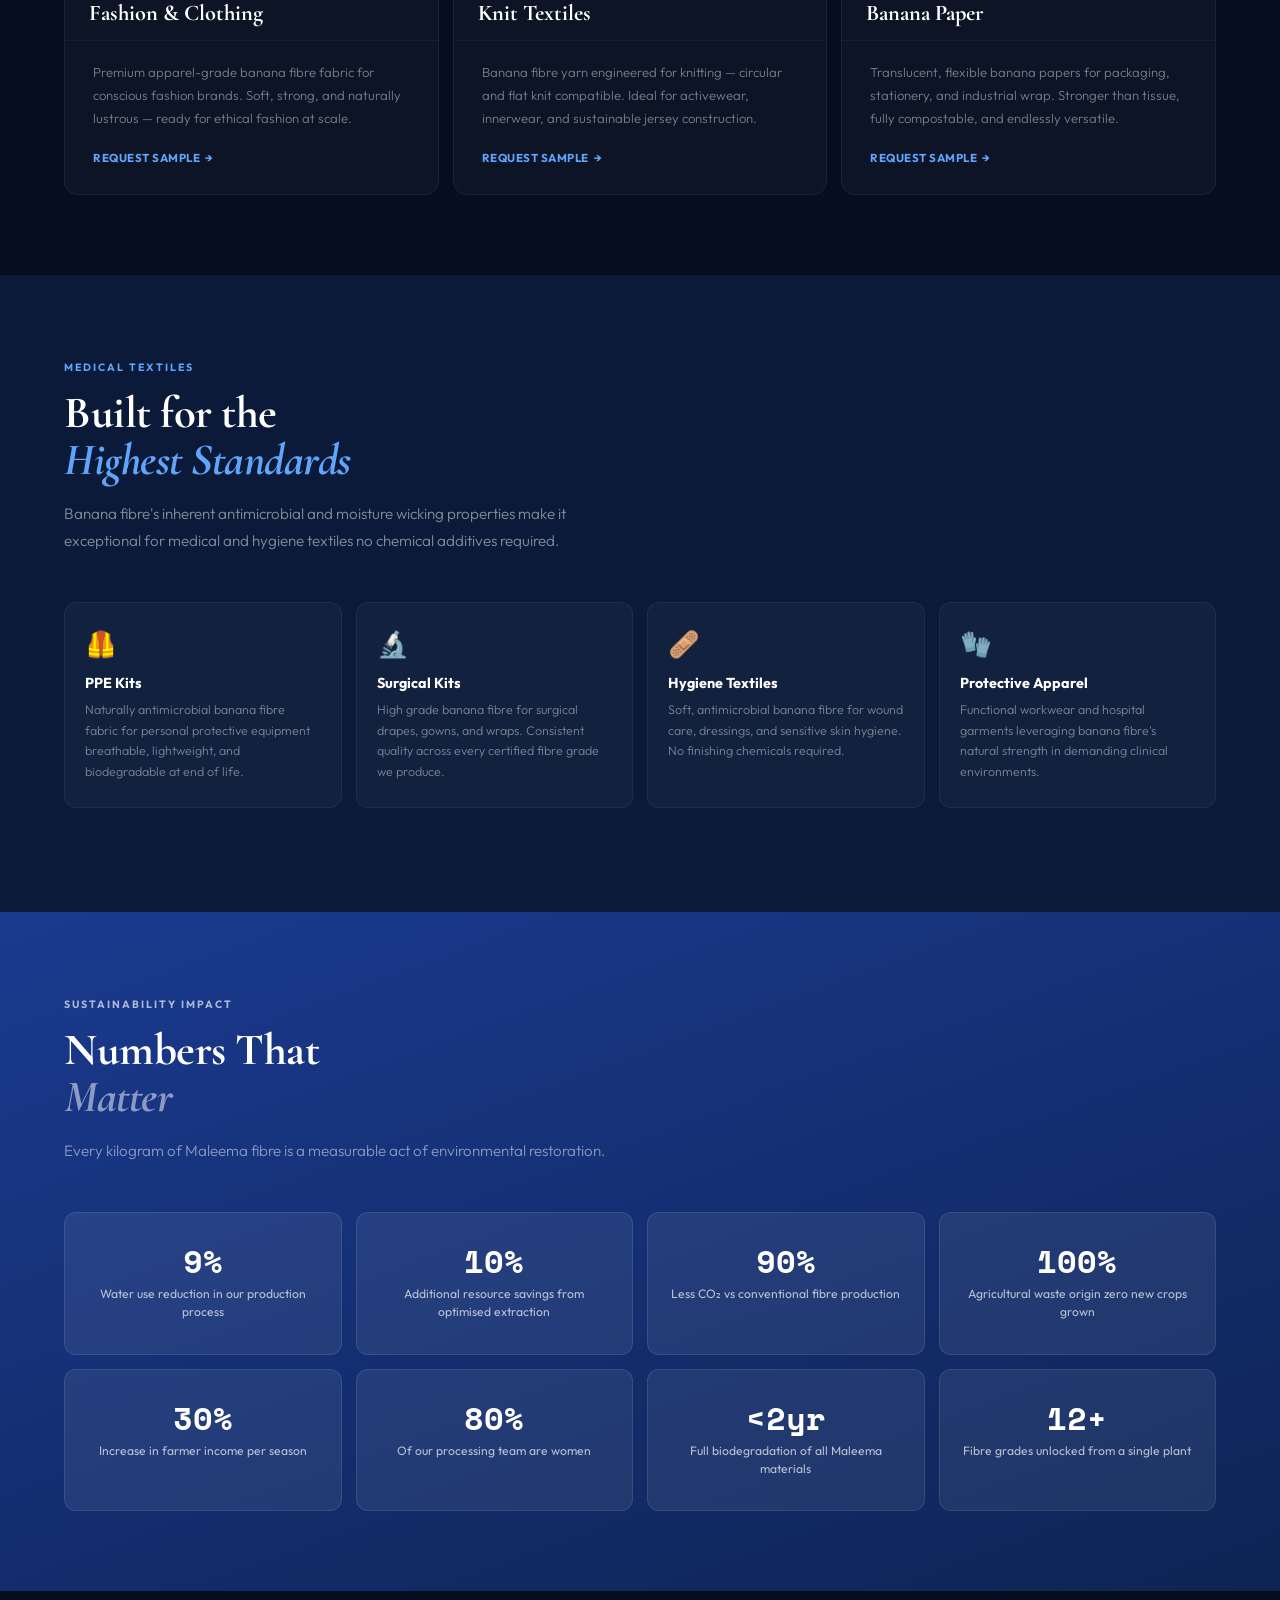
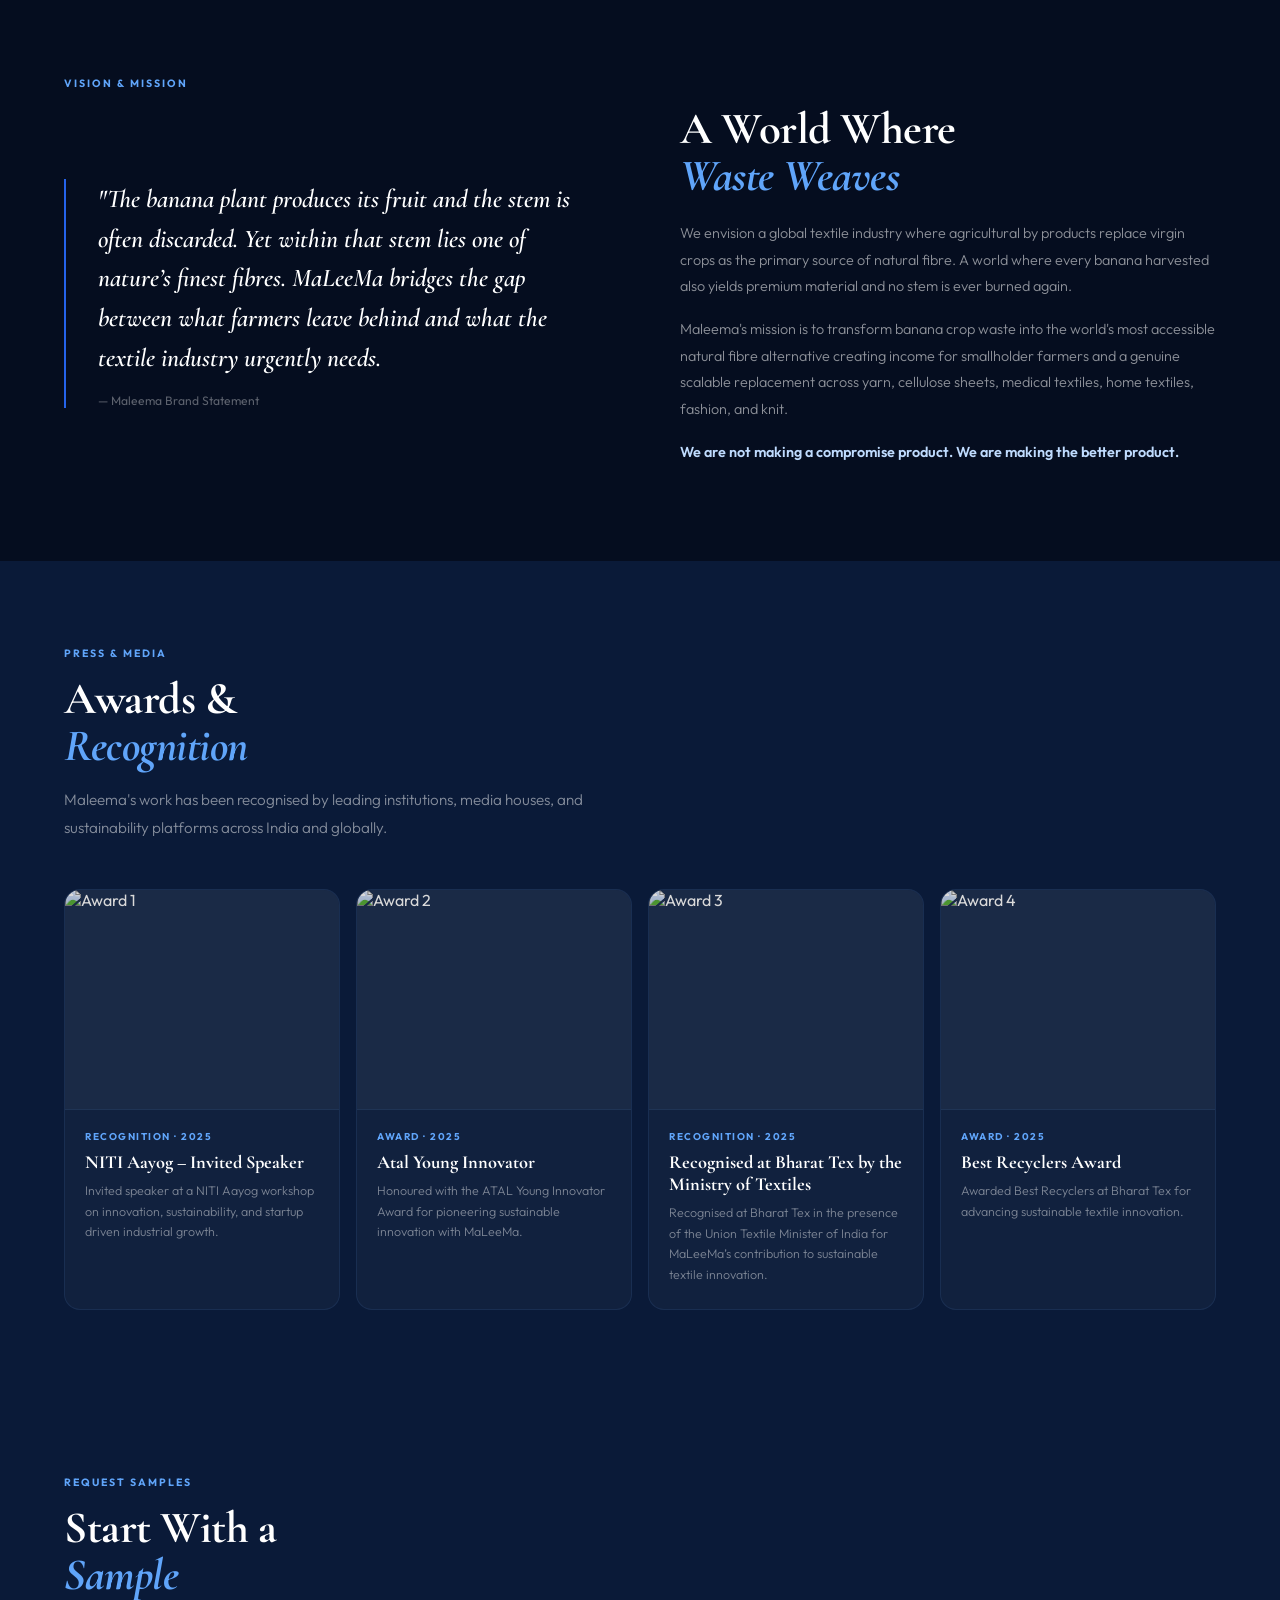
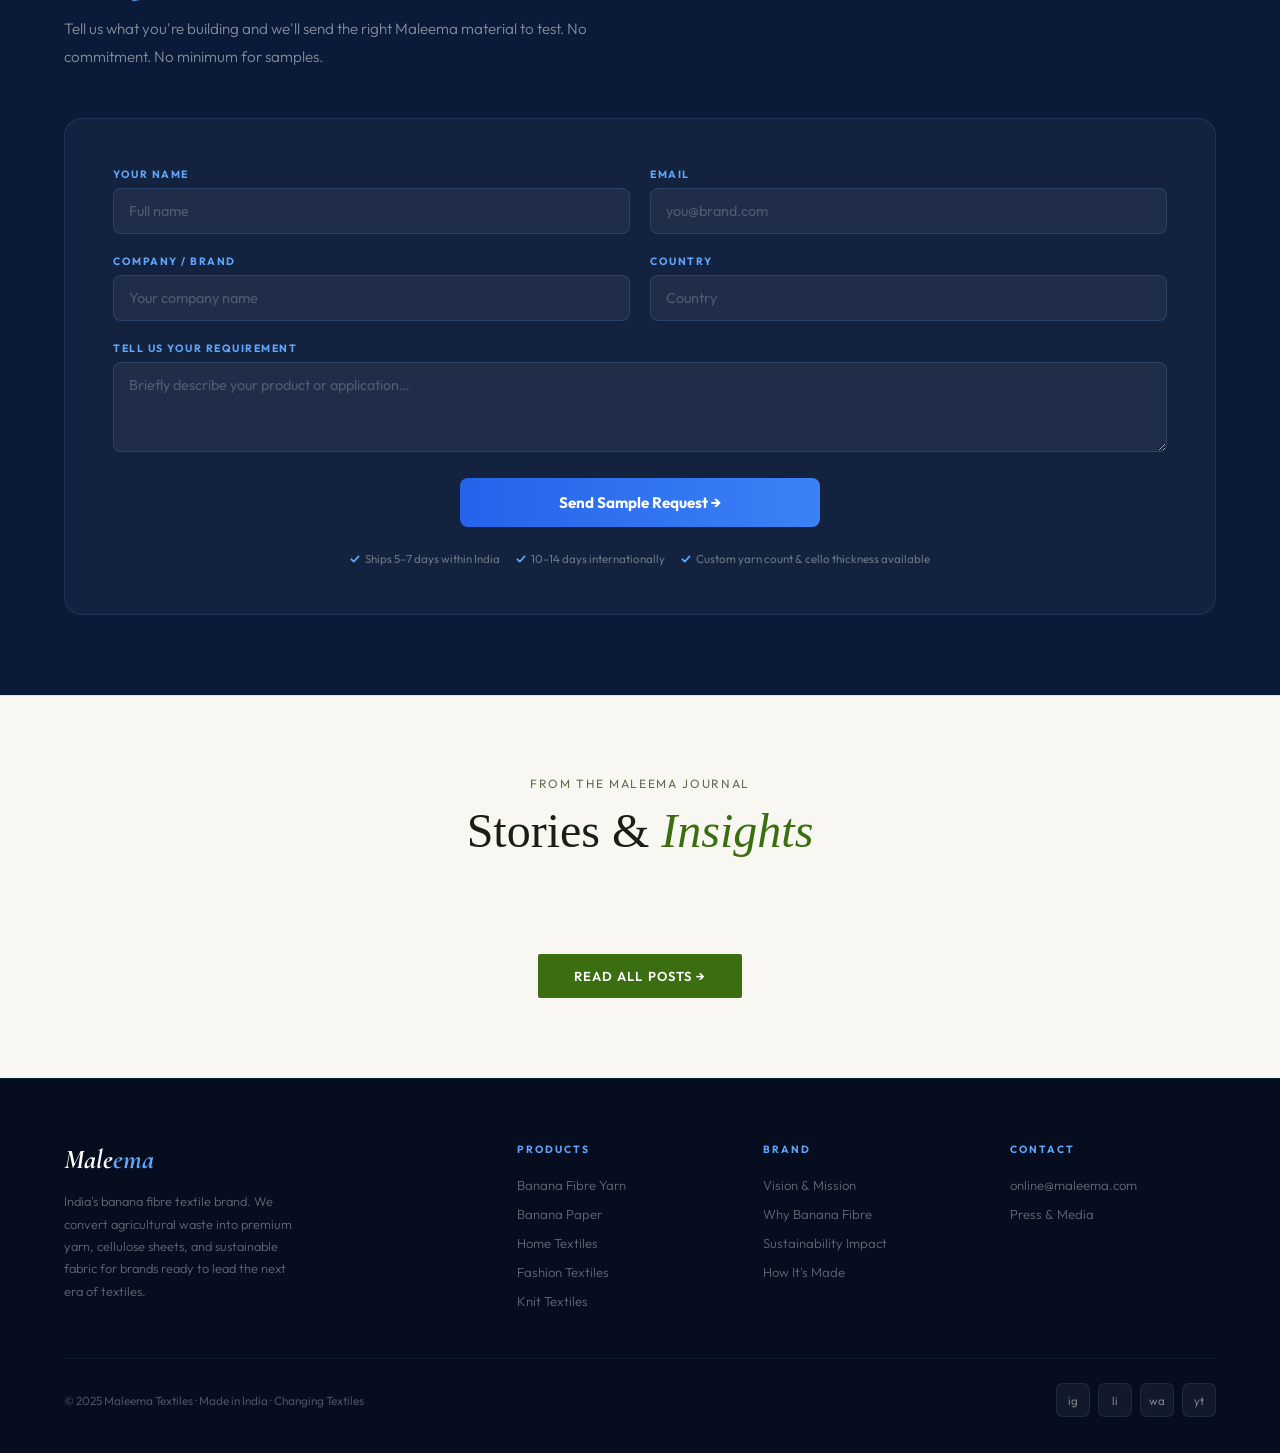
==== commit 1e7af791: "Update index.html" ====
--- a/index.html
+++ b/index.html
@@ -449,7 +449,7 @@
   <div class="section-inner" style="text-align:center; padding-bottom:0;">
     <div class="eyebrow" style="justify-content:center;">Recognised by</div>
     <h2 class="shead" style="text-align:center; color:#ffffff; font-size:clamp(2.4rem,4vw,4rem); font-weight:700;">
-      🎓 Incubated by <em style="color:var(--sky); font-style:italic;">IIT Madras</em> India's #1 Ranked Institution
+      🎓 Incubated by <em style="color:var(--sky); font-style:italic;">IIT Madras</em>India's #1 Ranked Institution
     </h2>
     <p style="color:#ffffff; font-size:1.05rem; line-height:1.85; max-width:620px; margin:16px auto 0 auto; text-align:center; opacity:0.75; font-weight:300;">
       Maleema is proudly incubated at IIT Madras India's #1 ranked institution validating our breakthrough in transforming banana crop waste into premium sustainable textiles.
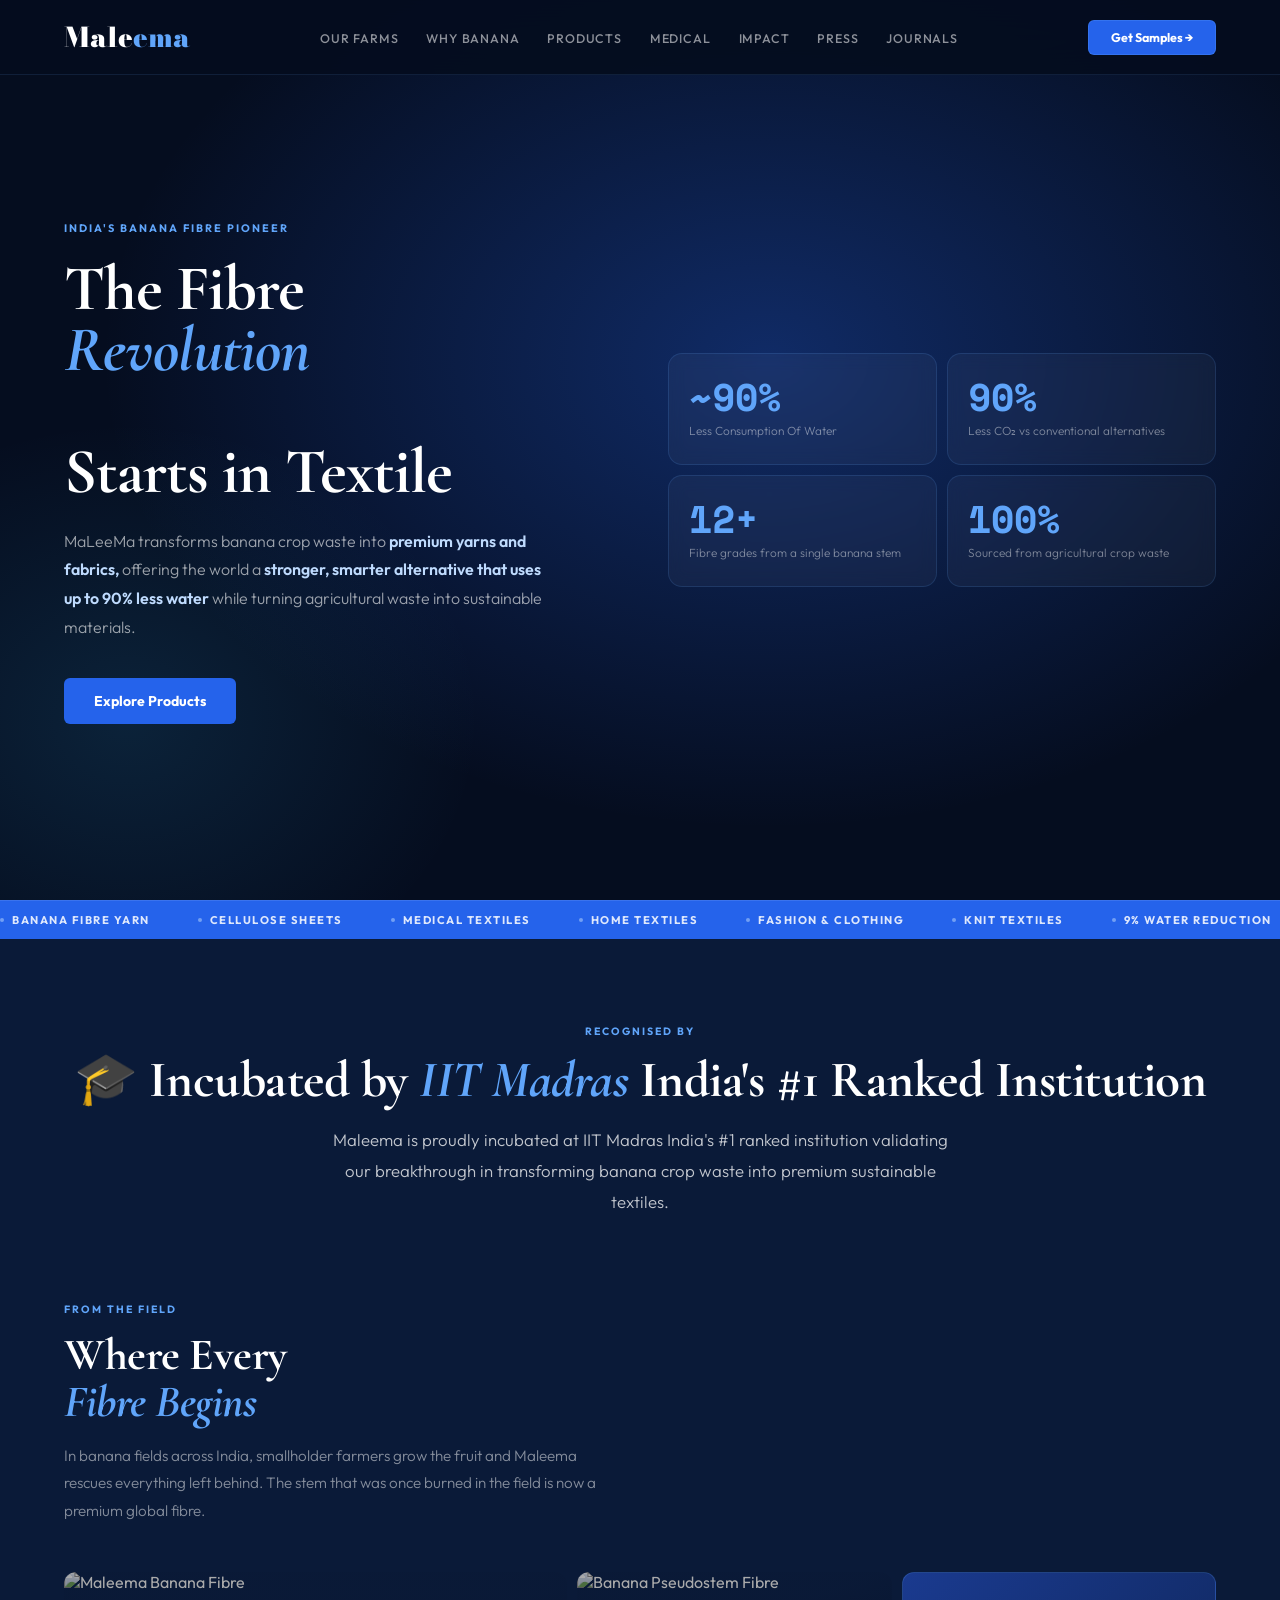
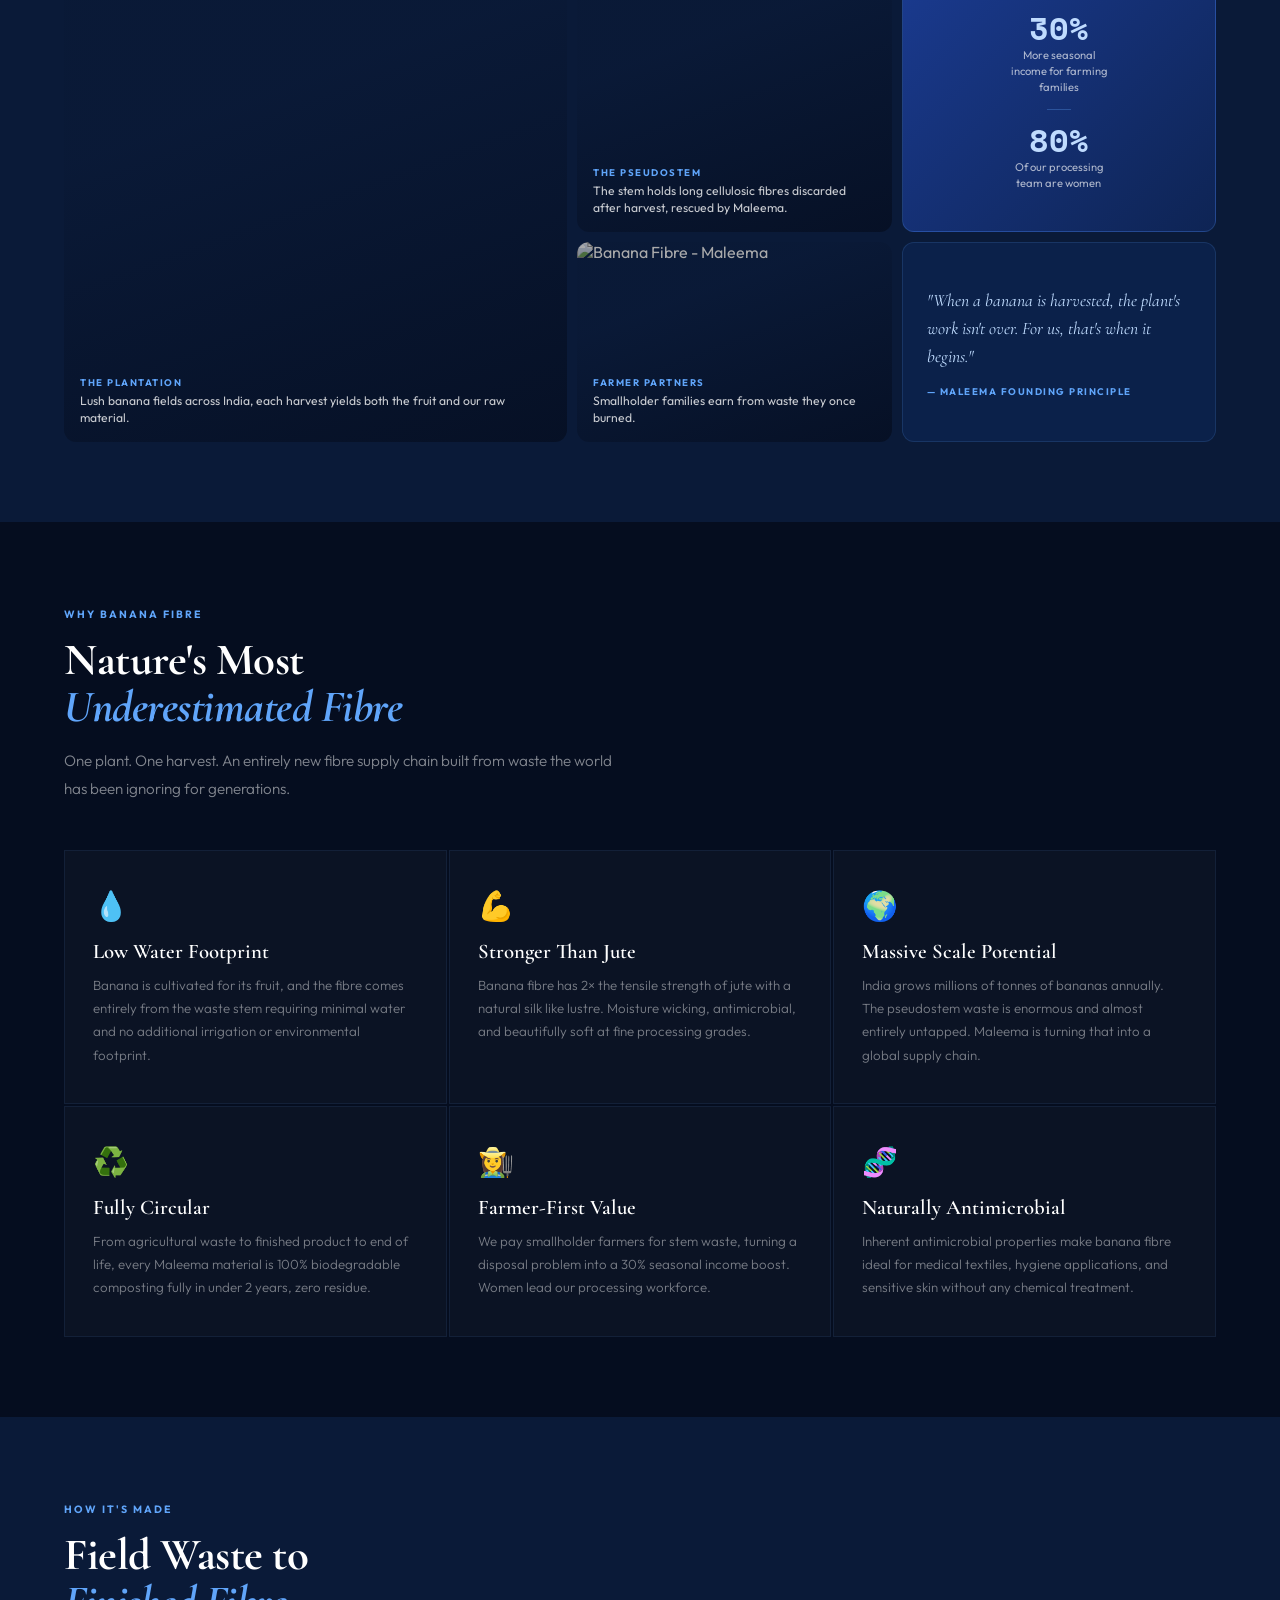
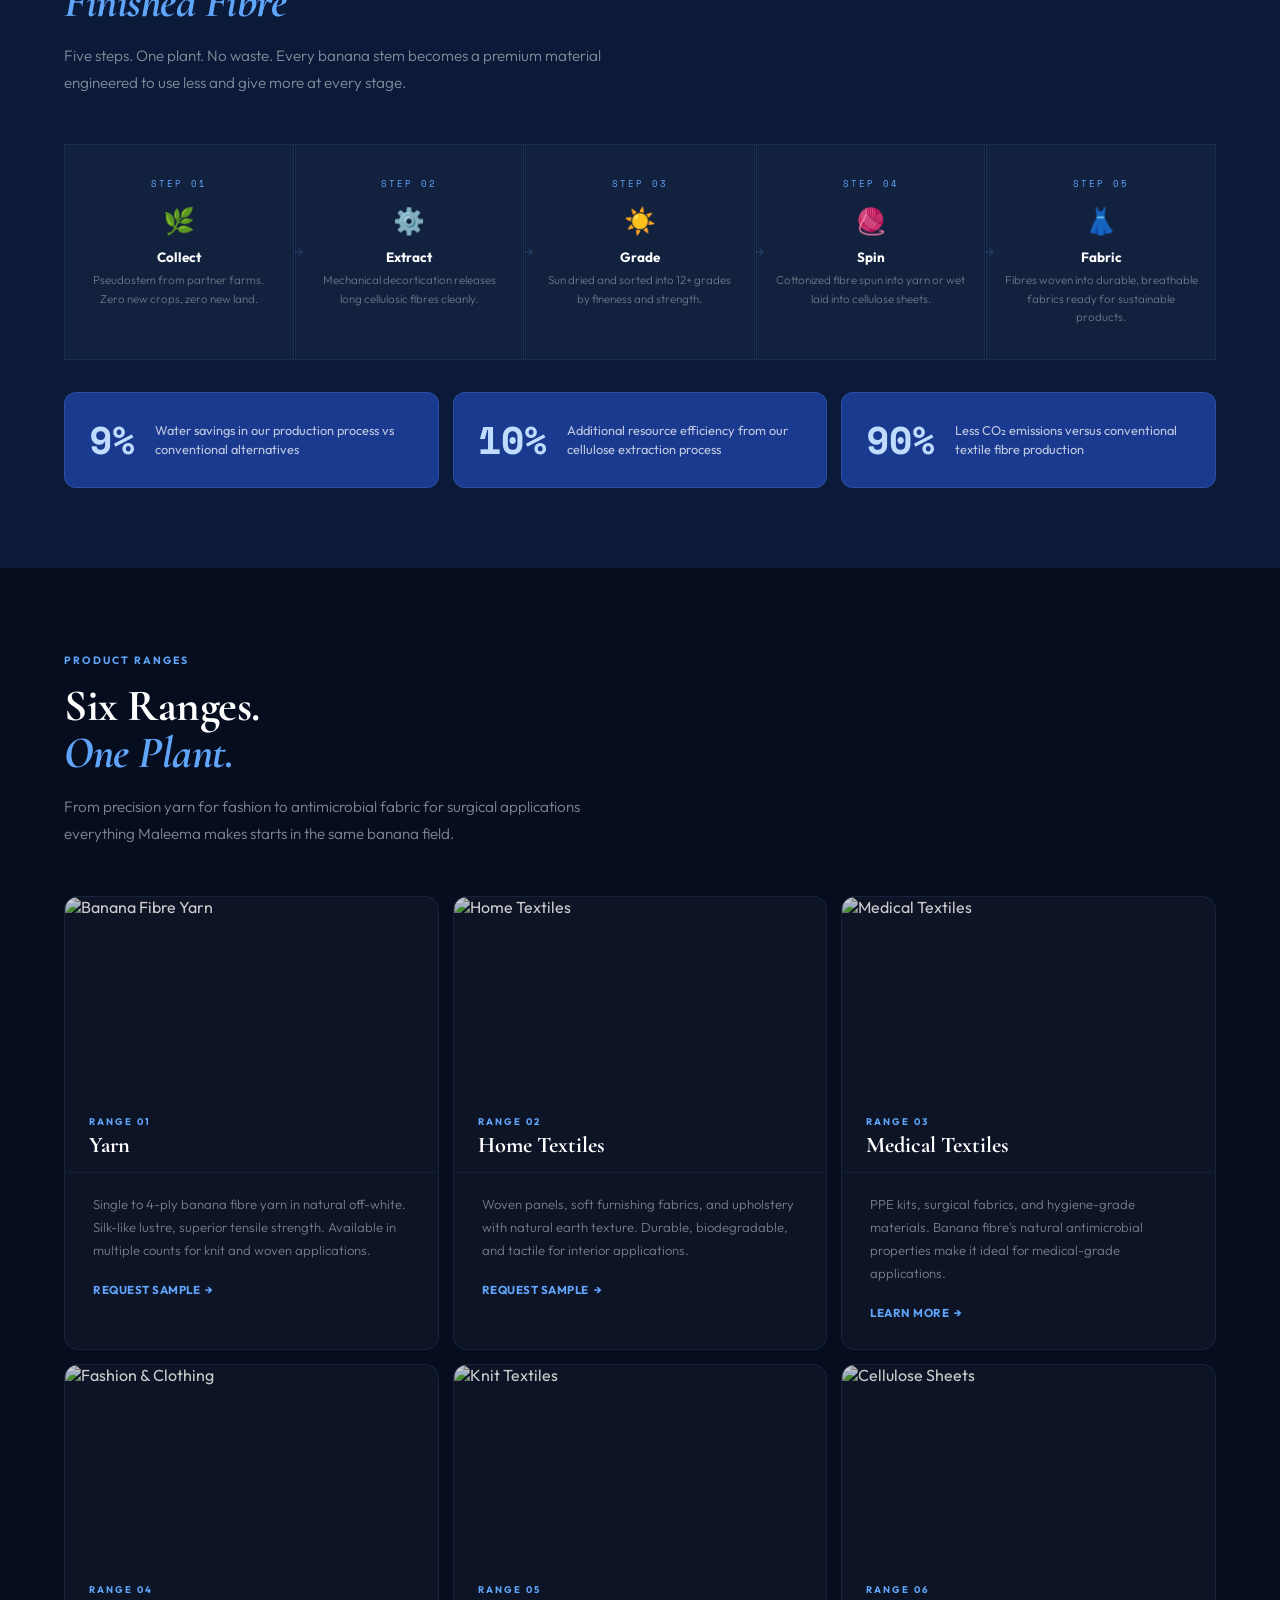
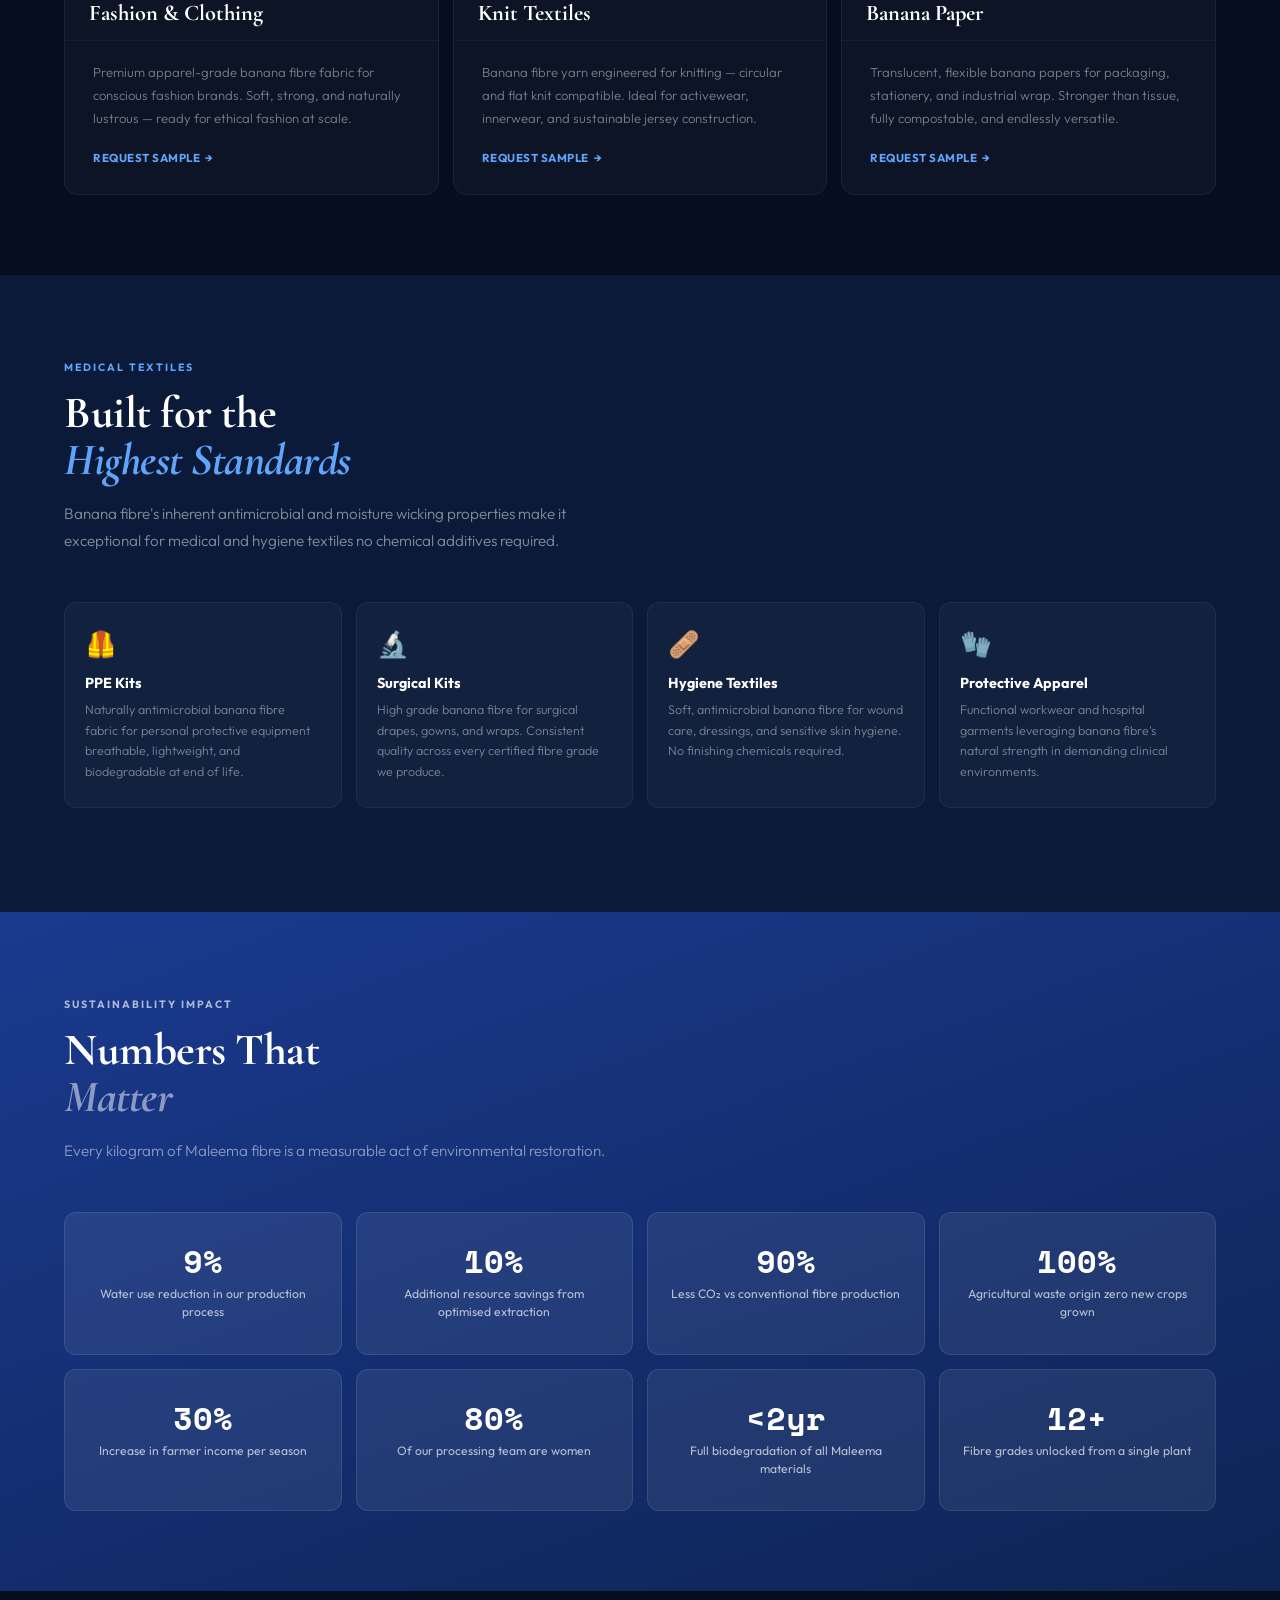
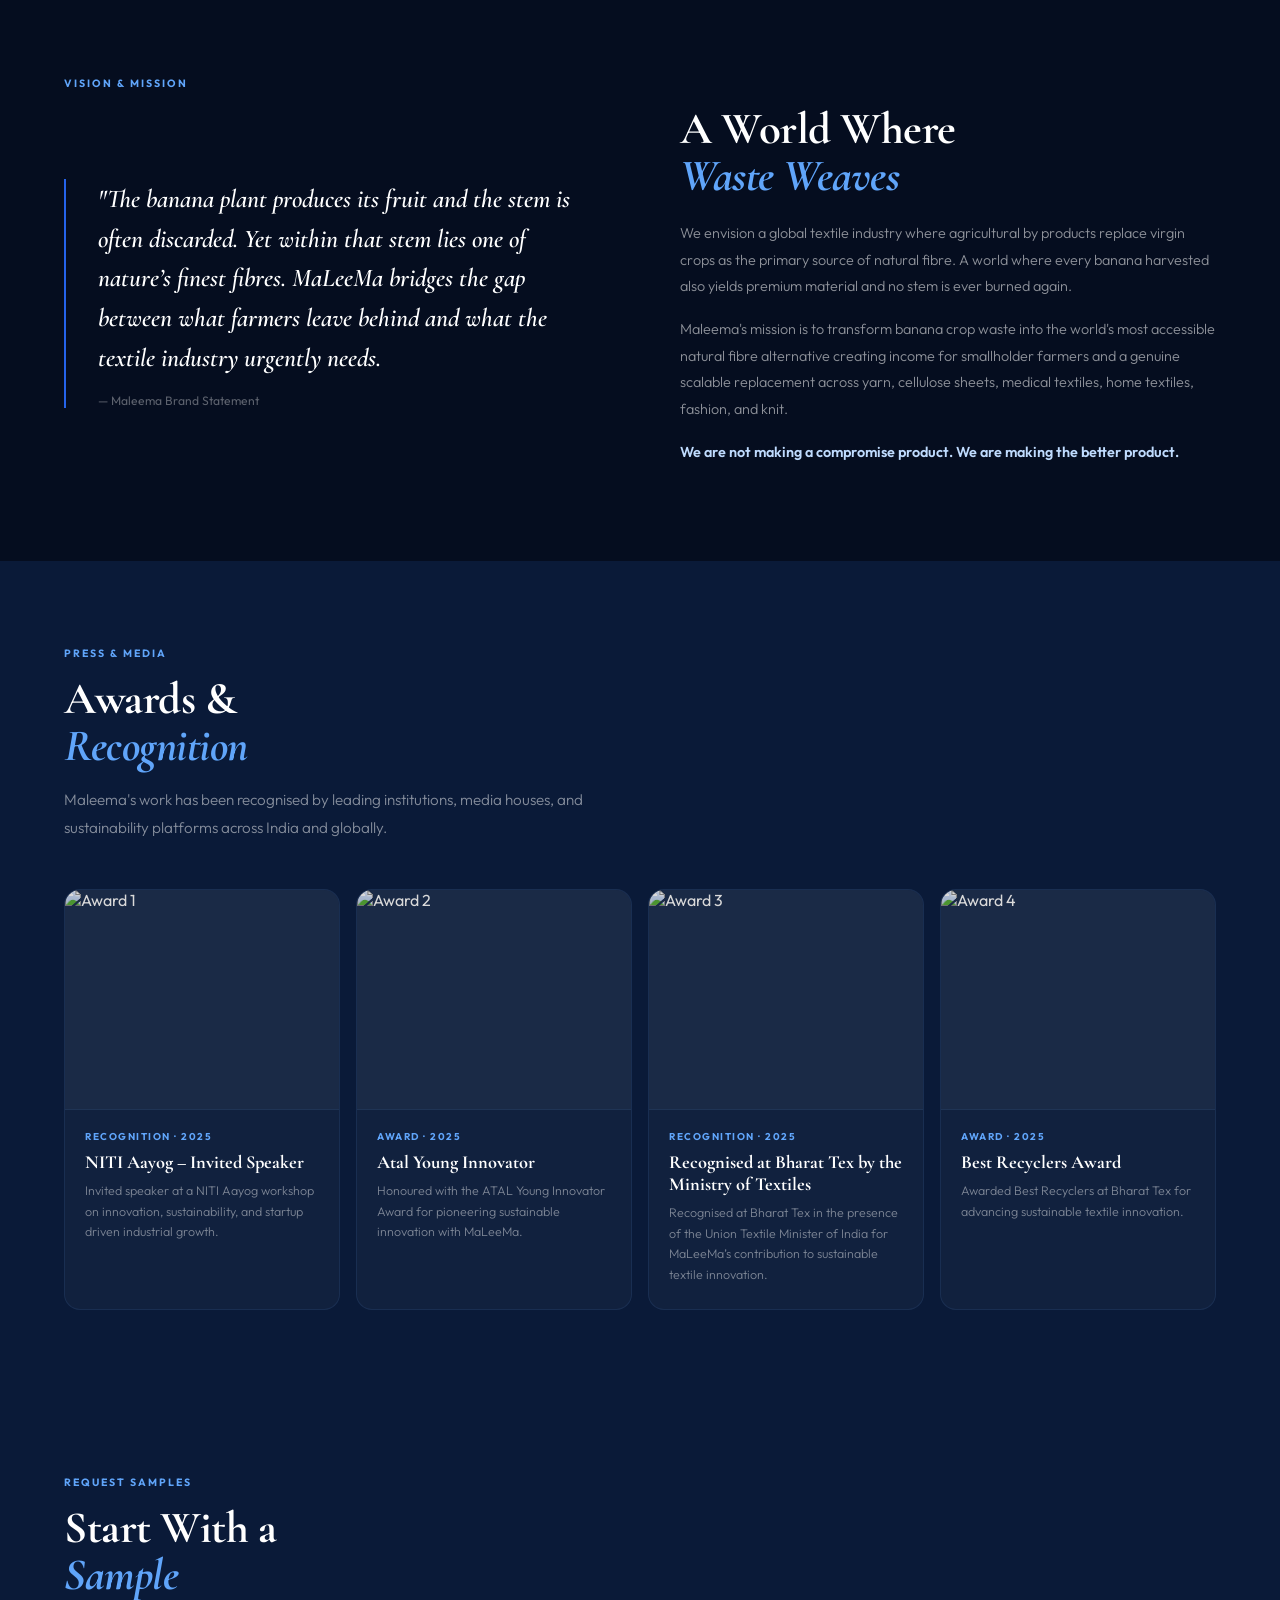
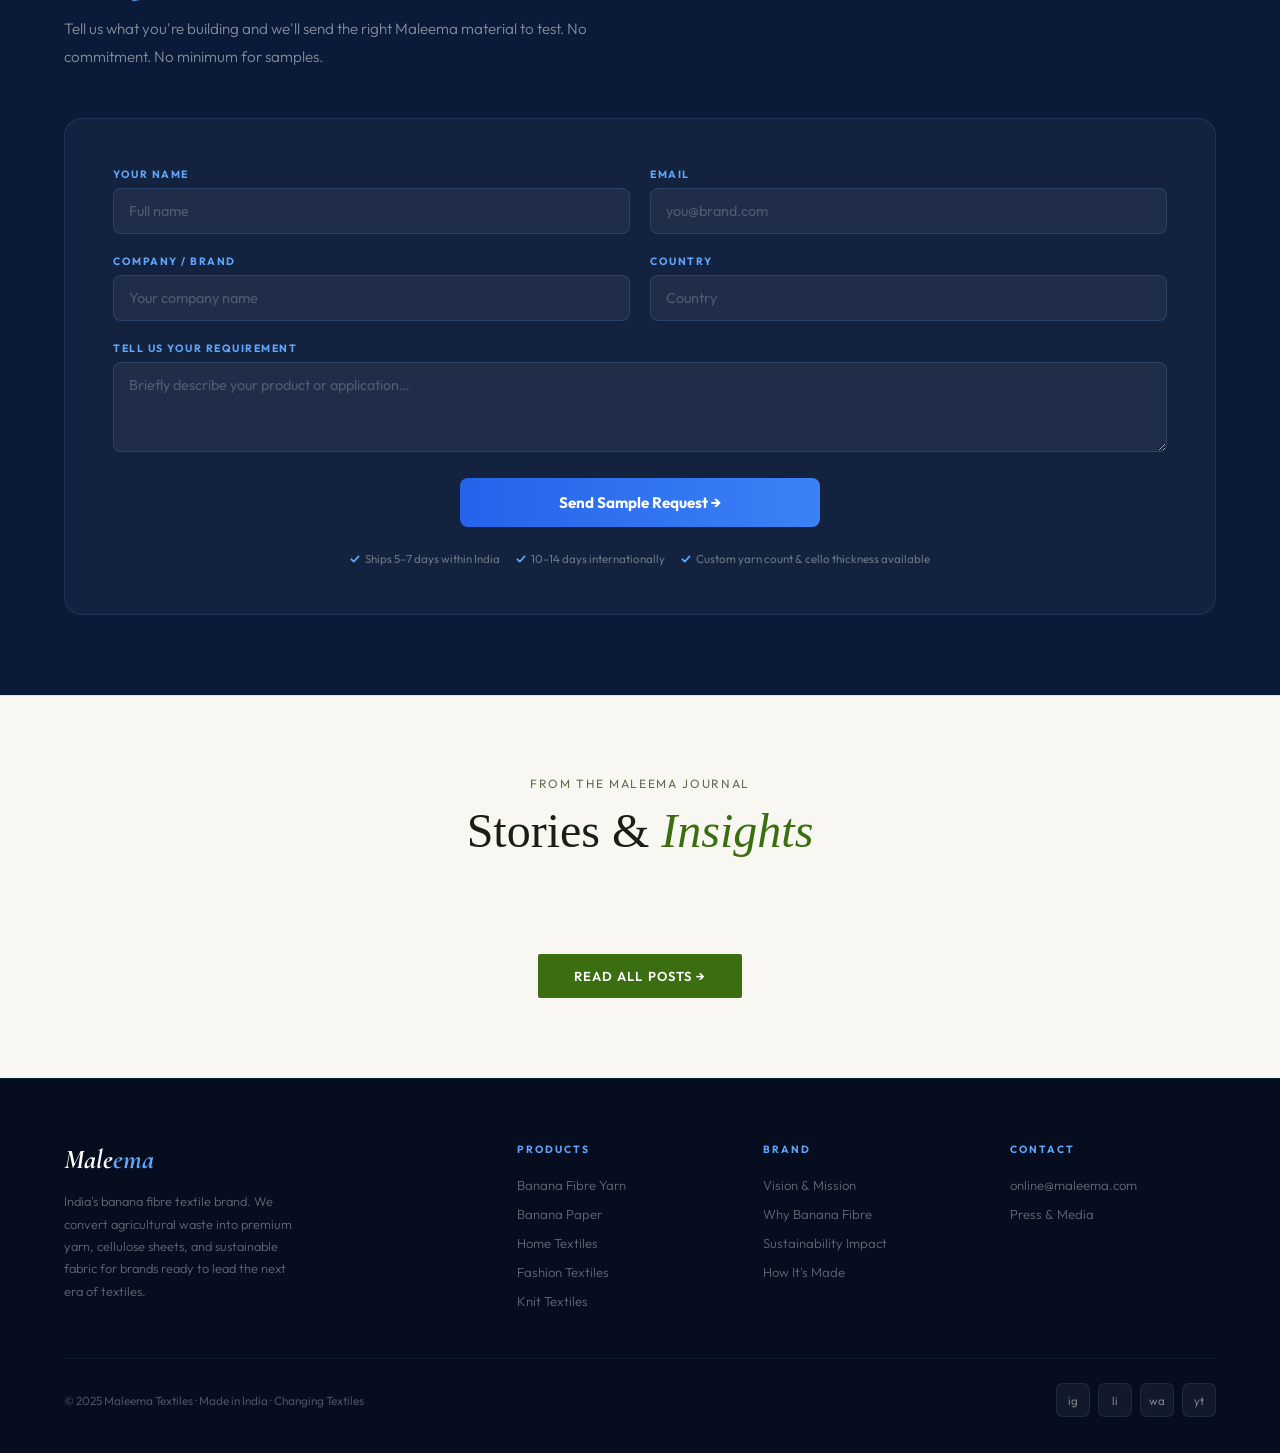
==== commit 424a4cf9: "Update index.html" ====
--- a/index.html
+++ b/index.html
@@ -449,7 +449,7 @@
   <div class="section-inner" style="text-align:center; padding-bottom:0;">
     <div class="eyebrow" style="justify-content:center;">Recognised by</div>
     <h2 class="shead" style="text-align:center; color:#ffffff; font-size:clamp(2.4rem,4vw,4rem); font-weight:700;">
-      🎓 Incubated by <em style="color:var(--sky); font-style:italic;">IIT Madras</em>India's #1 Ranked Institution
+      🎓 Incubated by <em style="color:var(--sky); font-style:italic;">IIT Madras</em> India's #1 Ranked Institution
     </h2>
     <p style="color:#ffffff; font-size:1.05rem; line-height:1.85; max-width:620px; margin:16px auto 0 auto; text-align:center; opacity:0.75; font-weight:300;">
       Maleema is proudly incubated at IIT Madras India's #1 ranked institution validating our breakthrough in transforming banana crop waste into premium sustainable textiles.
